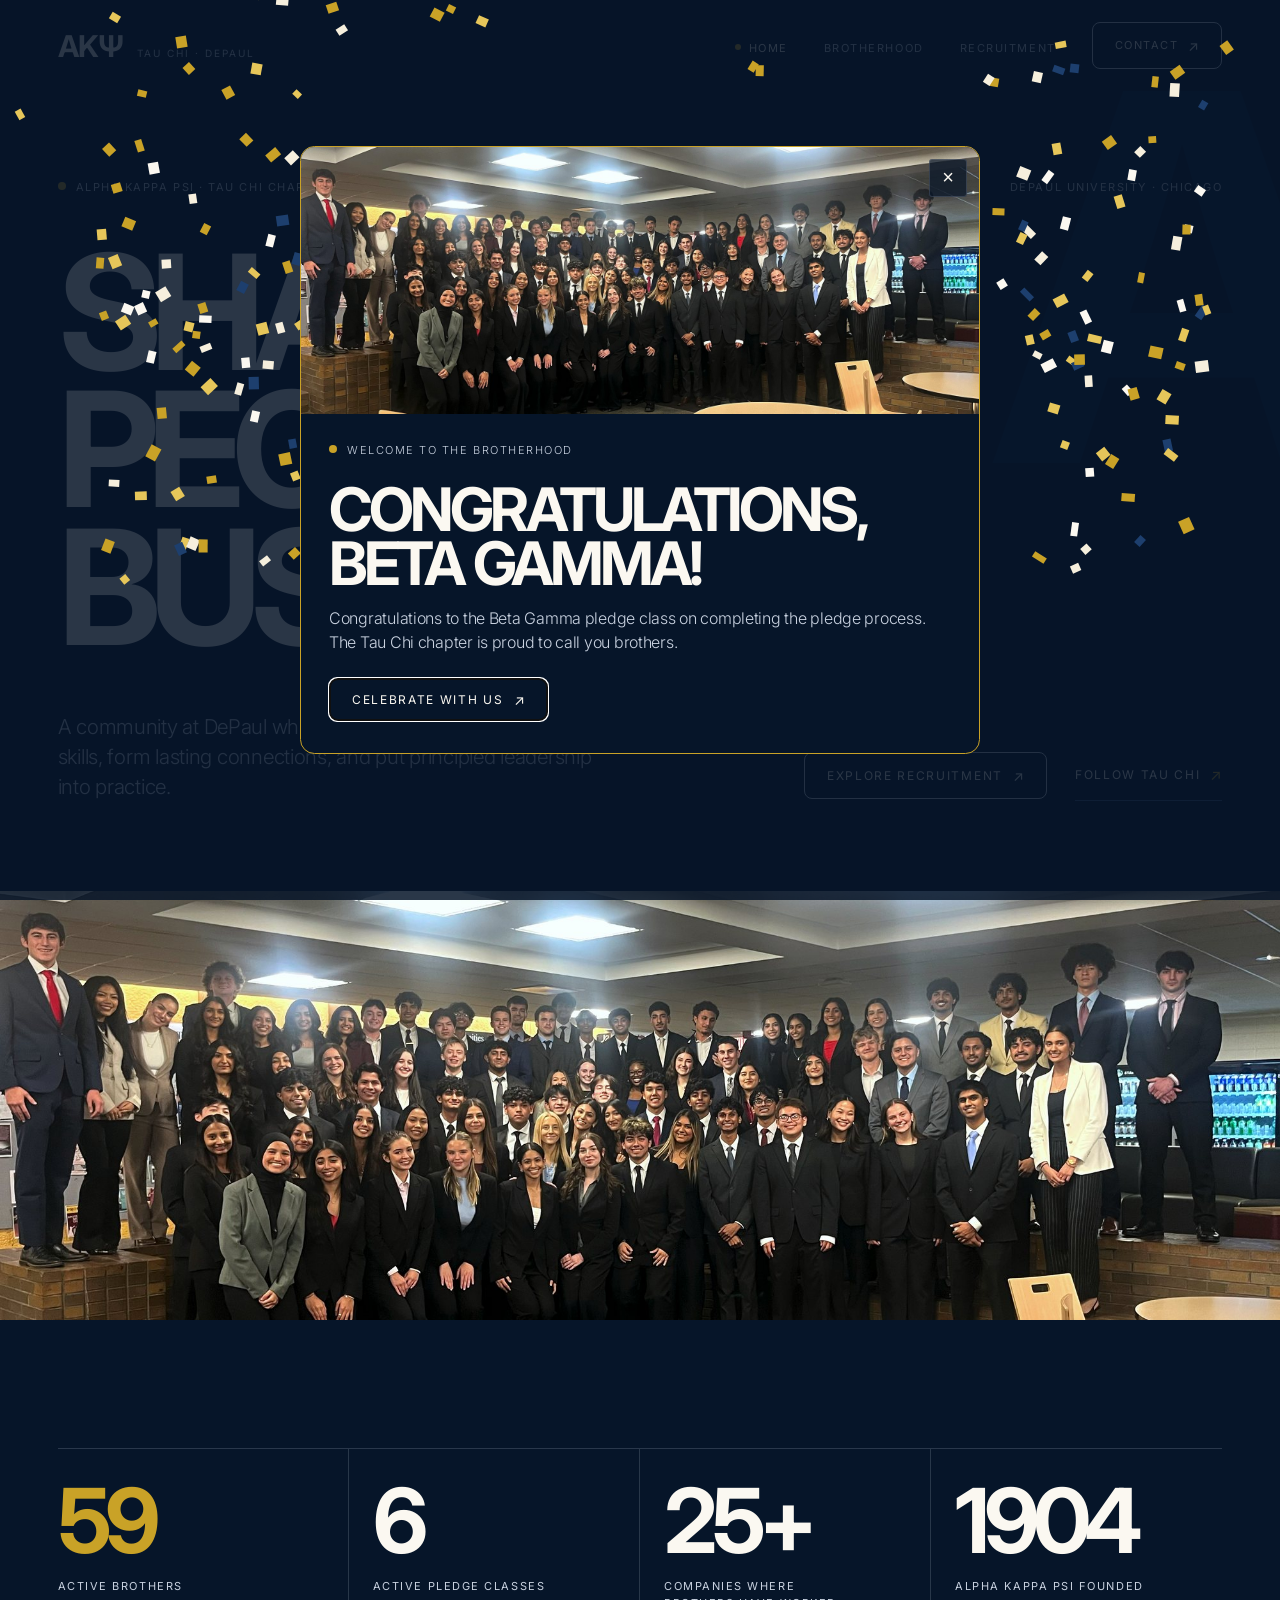
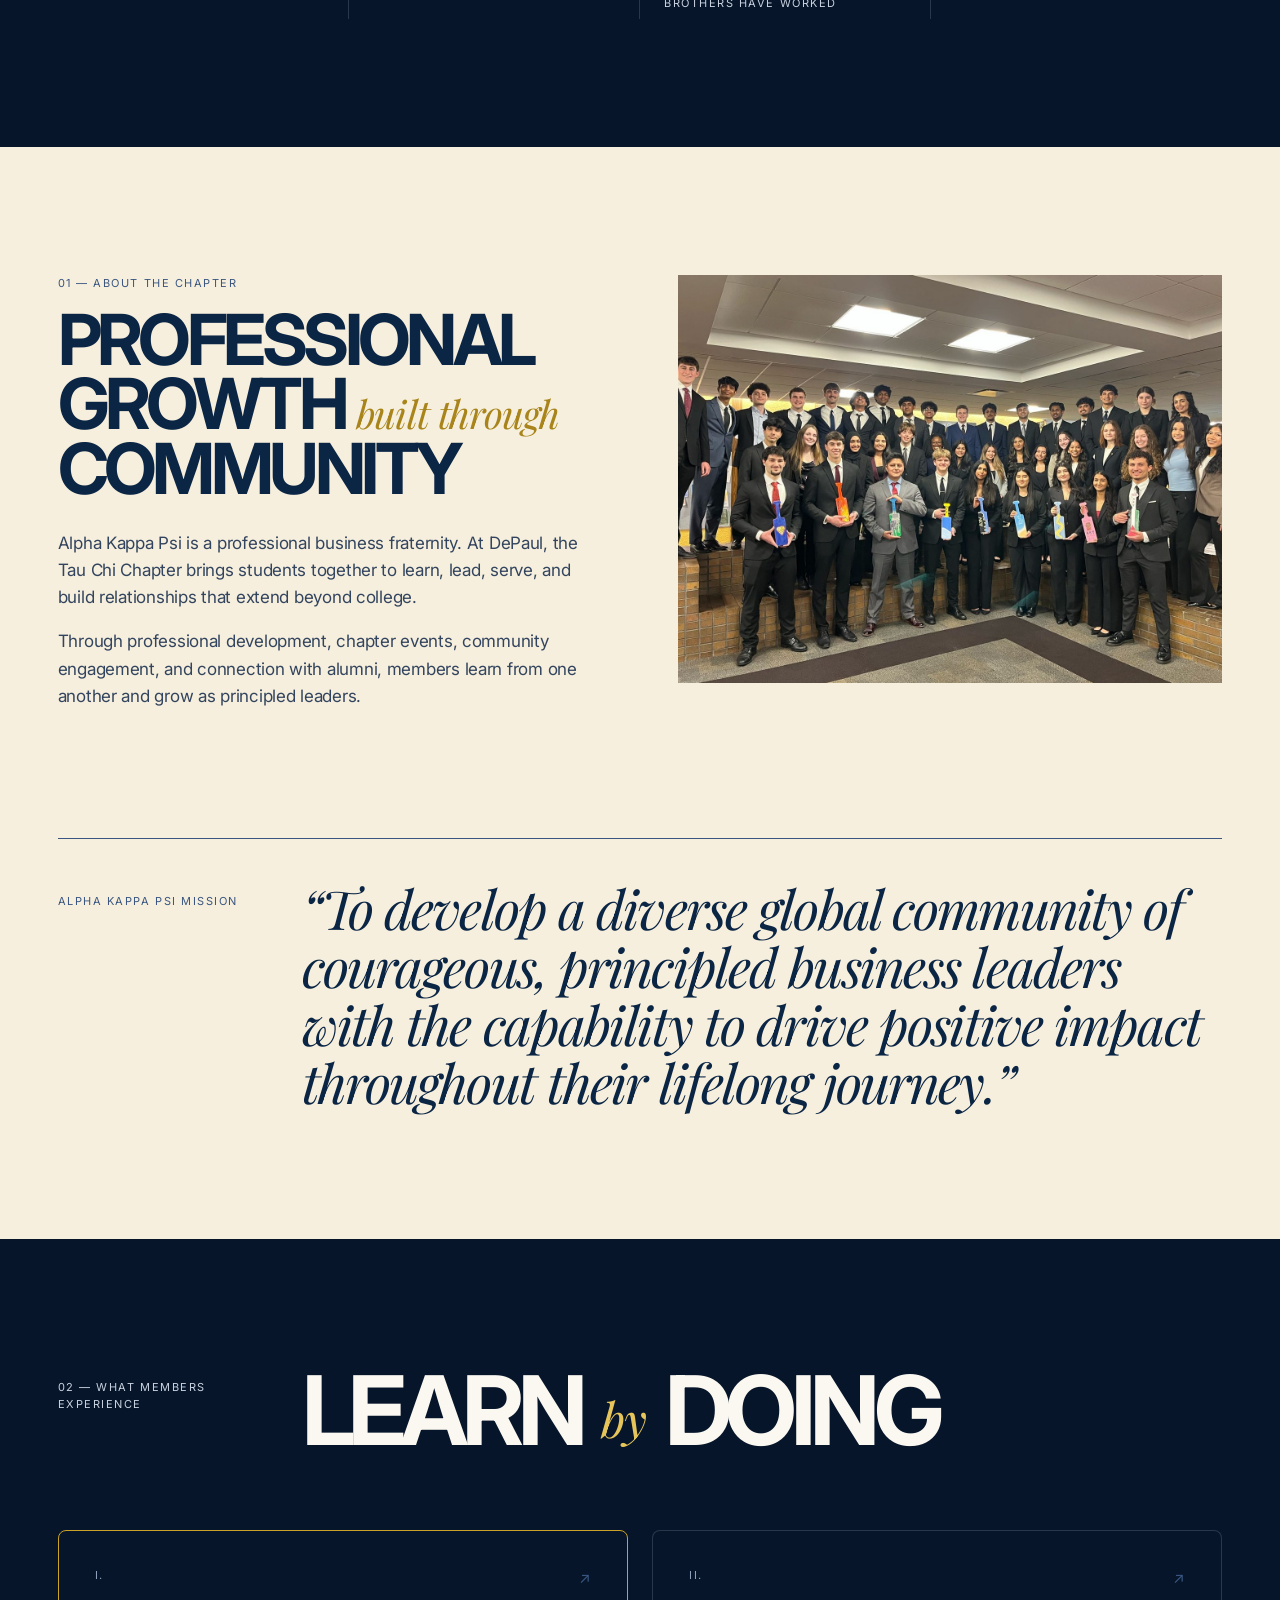
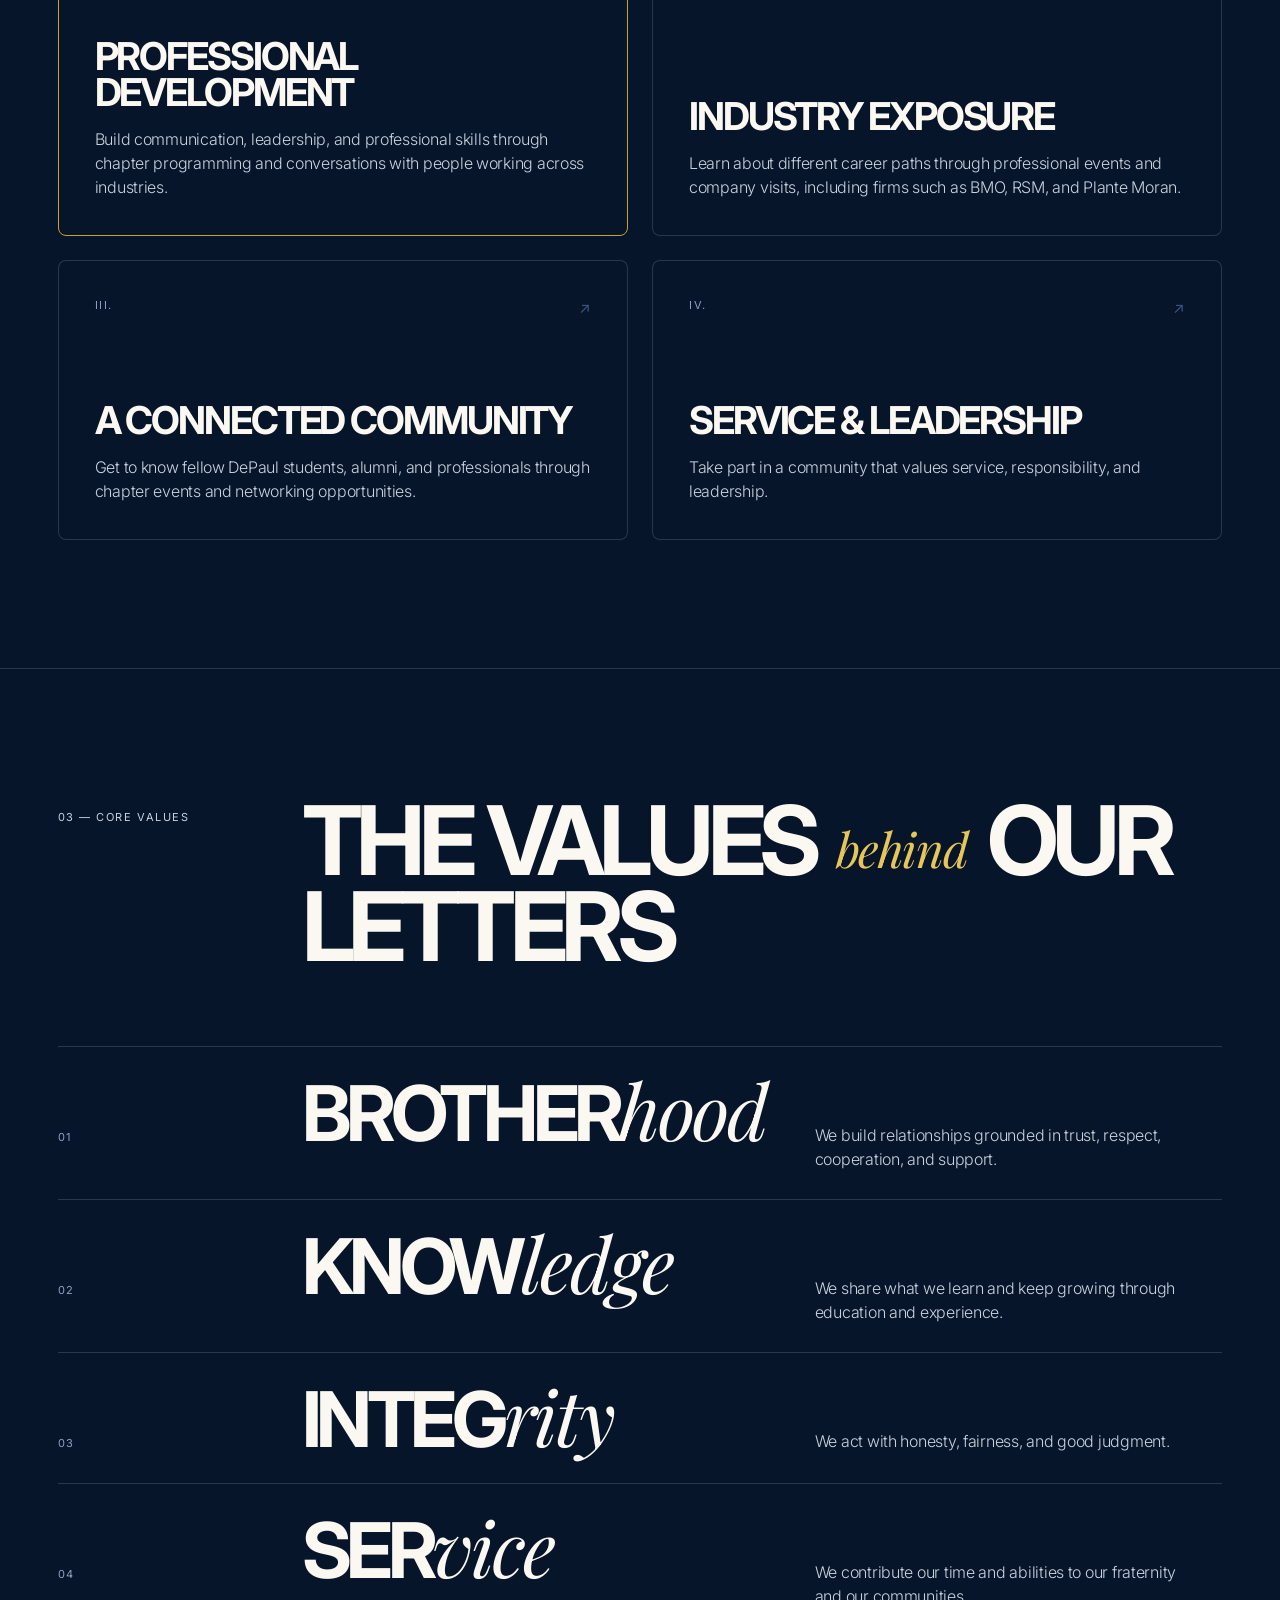
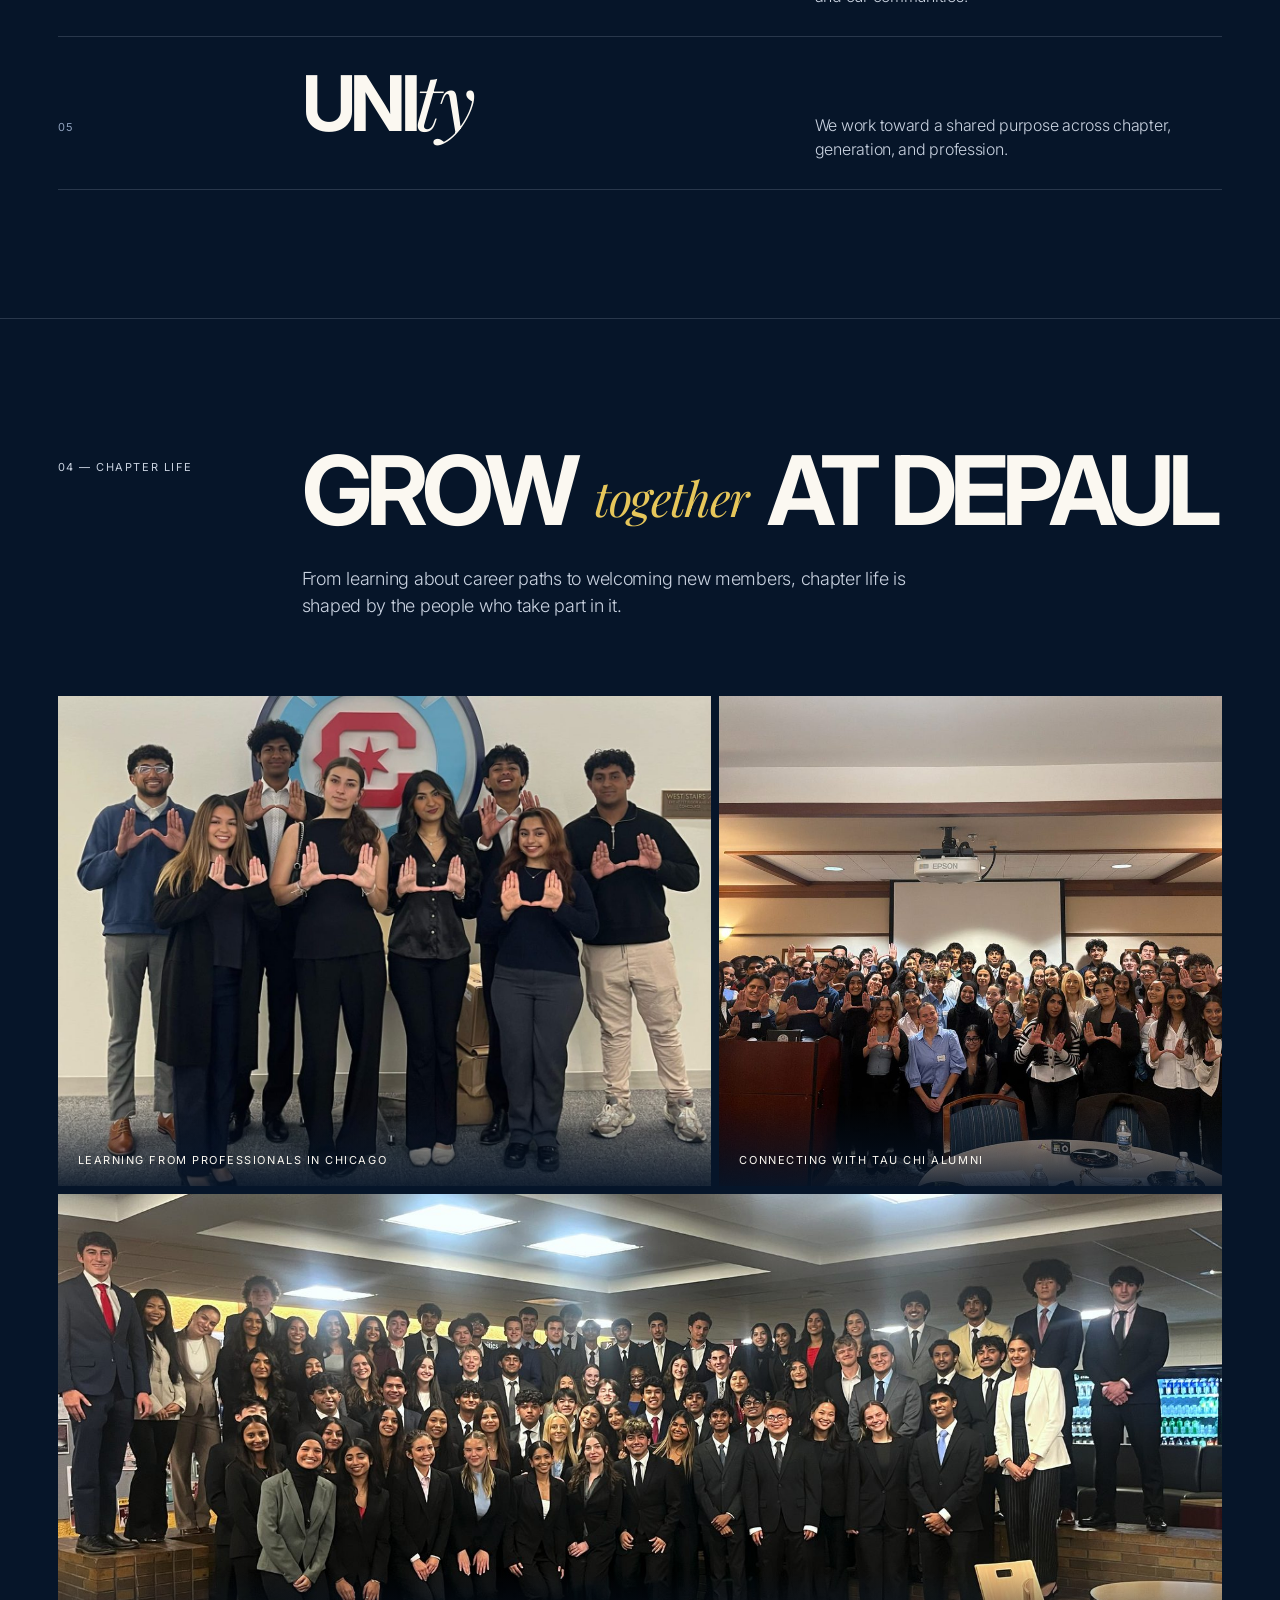
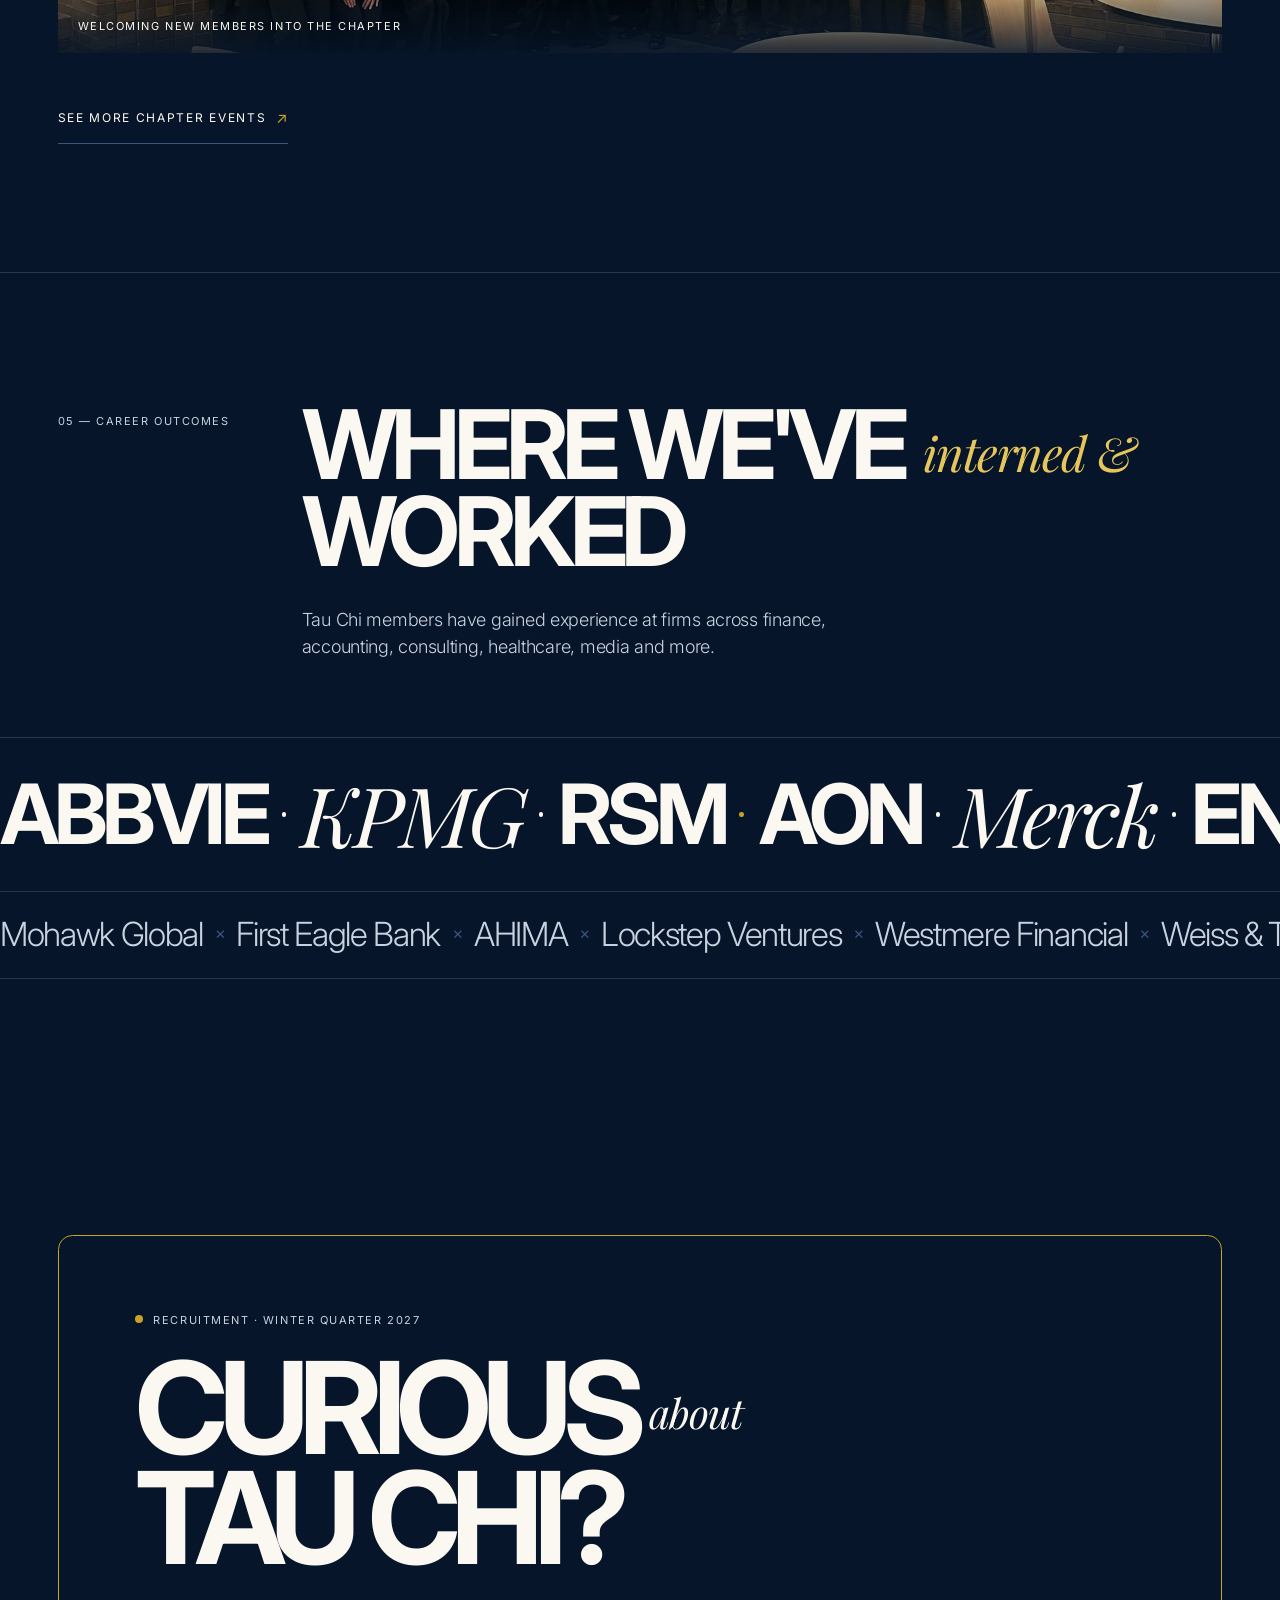
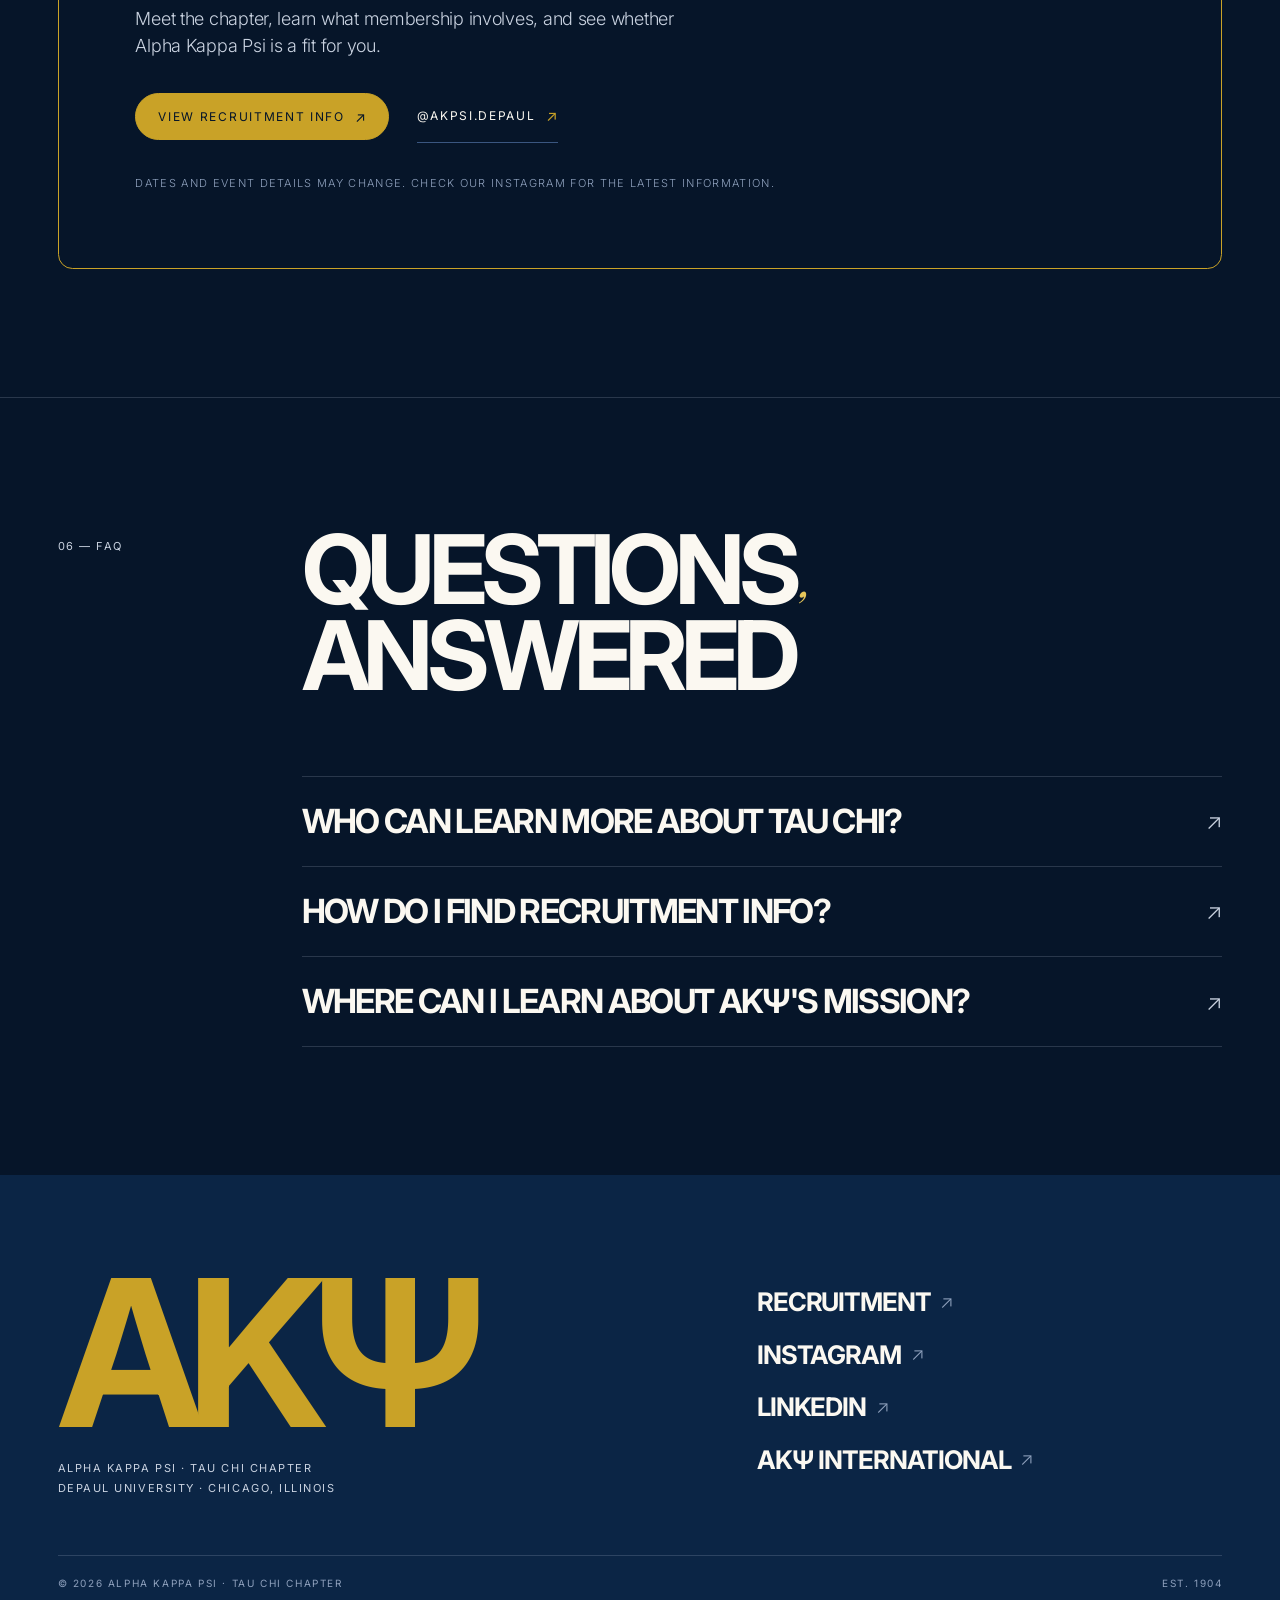
==== index.html @ bfadcf66 "Add files via upload" ====
<!doctype html>
<html lang="en">
<head>
  <meta charset="utf-8">
  <meta name="viewport" content="width=device-width, initial-scale=1">
  <title>Alpha Kappa Psi | Tau Chi Chapter at DePaul University</title>
  <meta name="description" content="The Tau Chi Chapter of Alpha Kappa Psi at DePaul University: a professional business fraternity where students build professional skills, lasting connections and principled leadership.">
  <!-- Link previews + icons -->
  <link rel="canonical" href="https://depaulakpsi.org/">
  <meta property="og:type" content="website">
  <meta property="og:site_name" content="Alpha Kappa Psi · Tau Chi Chapter">
  <meta property="og:title" content="Alpha Kappa Psi | Tau Chi Chapter at DePaul University">
  <meta property="og:description" content="The Tau Chi Chapter of Alpha Kappa Psi at DePaul University: a professional business fraternity where students build professional skills, lasting connections and principled leadership.">
  <meta property="og:url" content="https://depaulakpsi.org/">
  <meta property="og:image" content="https://depaulakpsi.org/images/og-image.jpg">
  <meta property="og:image:width" content="1200">
  <meta property="og:image:height" content="630">
  <meta property="og:image:alt" content="The Tau Chi Chapter of Alpha Kappa Psi at DePaul University">
  <meta name="twitter:card" content="summary_large_image">
  <meta name="theme-color" content="#061529">
  <link rel="icon" href="favicon.ico" sizes="any">
  <link rel="icon" type="image/png" sizes="32x32" href="images/icons/favicon-32.png">
  <link rel="apple-touch-icon" href="images/icons/apple-touch-icon.png">
  <!-- /previews -->
  <script type="application/ld+json">{"@context": "https://schema.org", "@type": "Organization", "name": "Alpha Kappa Psi – Tau Chi Chapter at DePaul University", "alternateName": ["AKPsi DePaul", "Alpha Kappa Psi DePaul", "Tau Chi Chapter", "AKΨ DePaul"], "url": "https://depaulakpsi.org/", "logo": "https://depaulakpsi.org/images/icons/icon-512.png", "image": "https://depaulakpsi.org/images/og-image.jpg", "description": "The Tau Chi Chapter of Alpha Kappa Psi, a professional business fraternity at DePaul University in Chicago.", "address": {"@type": "PostalAddress", "addressLocality": "Chicago", "addressRegion": "IL", "addressCountry": "US"}, "parentOrganization": {"@type": "Organization", "name": "Alpha Kappa Psi", "url": "https://akpsi.org"}, "sameAs": ["https://www.instagram.com/akpsi.depaul/", "https://www.linkedin.com/in/akpsidepaul/"]}</script>
  <link rel="preconnect" href="https://fonts.googleapis.com">
  <link rel="preconnect" href="https://fonts.gstatic.com" crossorigin>
  <link href="https://fonts.googleapis.com/css2?family=Inter:wght@300;400;700&family=Playfair+Display:ital,wght@1,400&display=swap" rel="stylesheet">
  <link rel="stylesheet" href="css/style.css?v=17">
  <script>
    /* Intro plays once per browser session. */
    try { if (sessionStorage.getItem("introSeen")) document.documentElement.classList.add("intro-seen"); } catch (e) {}
  </script>
</head>
<body>

  <!-- ===== OPENING ANIMATION (home page only) ===== -->
  <div class="intro" aria-hidden="true">
    <div class="intro-inner">
      <div class="intro-letters"><span>Α</span><span>Κ</span><span>Ψ</span></div>
      <div class="intro-line"></div>
      <div class="intro-sub">Tau Chi Chapter · DePaul University</div>
    </div>
  </div>
  <header class="site-header">
    <nav class="nav wrap" aria-label="Main">
      <a class="brand" href="index.html"><span class="brand-letters">ΑΚΨ</span><span class="brand-text">Tau Chi · DePaul</span></a>
      <button class="nav-toggle" aria-label="Open menu" aria-expanded="false"><span></span><span></span></button>
      <ul class="nav-links">
        <li><a href="index.html">Home</a></li>
        <li><a href="brothers.html">Brotherhood</a></li>
        <li><a href="recruitment.html">Recruitment</a></li>
        <li><a class="btn-line" href="#contact">Contact</a></li>
      </ul>
    </nav>
  </header>

  <section class="hero hero-home">
    <div class="hero-mark" aria-hidden="true">Α</div>
    <div class="wrap">
      <div class="hero-top">
        <span class="label"><span class="dot"></span>Alpha Kappa Psi · Tau Chi Chapter</span>
        <span class="label">DePaul University · Chicago</span>
      </div>
      <h1>
        <span class="row">Shaping</span>
        <span class="row">people<em>&amp; shaping</em></span>
        <span class="row">business<span class="red-dot"></span></span>
      </h1>
      <div class="hero-foot">
        <p class="lead">A community at DePaul where students build professional skills, form lasting connections, and put principled leadership into practice.</p>
        <div class="actions">
          <a class="btn-line" data-linktree>Explore recruitment</a>
          <a class="cta-link" data-instagram target="_blank" rel="noopener">Follow Tau Chi</a>
        </div>
      </div>
    </div>
    <div class="hero-media"><img src="images/chapter/hero.jpg?v=2" alt="The Tau Chi Chapter of Alpha Kappa Psi with its newest pledge class"></div>
  </section>

  <section aria-label="Chapter at a glance">
    <div class="wrap">
      <div class="stats-row">
        <div class="stat-item"><strong data-count="brothers">0</strong><span>Active brothers</span></div>
        <div class="stat-item"><strong data-count="classes">0</strong><span>Active pledge classes</span></div>
        <div class="stat-item"><strong data-count="companies" data-suffix="+">0</strong><span>Companies where brothers have worked</span></div>
        <div class="stat-item"><strong data-count="founded" data-static="1904">1904</strong><span>Alpha Kappa Psi founded</span></div>
      </div>
    </div>
  </section>

  <section id="about" class="linen">
    <div class="wrap">
      <div class="split">
        <div>
          <span class="label">01 — About the chapter</span>
          <h2>Professional growth <em>built through</em> community</h2>
          <p>Alpha Kappa Psi is a professional business fraternity. At DePaul, the Tau Chi Chapter brings students together to learn, lead, serve, and build relationships that extend beyond college.</p>
          <p>Through professional development, chapter events, community engagement, and connection with alumni, members learn from one another and grow as principled leaders.</p>
        </div>
        <div class="photo-frame"><img src="images/chapter/about.jpg" alt="The Tau Chi Chapter of Alpha Kappa Psi" onerror="this.remove()"></div>
      </div>
      <figure class="pull-quote">
        <figcaption>Alpha Kappa Psi mission</figcaption>
        <blockquote>“To develop a diverse global community of courageous, principled business leaders with the capability to drive positive impact throughout their lifelong journey.”</blockquote>
      </figure>
    </div>
  </section>

  <section id="experience">
    <div class="wrap">
      <div class="sec-head section-head"><span class="label">02 — What members experience</span><h2>Learn <em>by</em> doing</h2></div>
      <div class="cards">
        <div class="card featured"><span class="num">i.</span><h3>Professional development</h3><p>Build communication, leadership, and professional skills through chapter programming and conversations with people working across industries.</p></div>
        <div class="card"><span class="num">ii.</span><h3>Industry exposure</h3><p>Learn about different career paths through professional events and company visits, including firms such as BMO, RSM, and Plante Moran.</p></div>
        <div class="card"><span class="num">iii.</span><h3>A connected community</h3><p>Get to know fellow DePaul students, alumni, and professionals through chapter events and networking opportunities.</p></div>
        <div class="card"><span class="num">iv.</span><h3>Service &amp; leadership</h3><p>Take part in a community that values service, responsibility, and leadership.</p></div>
      </div>
    </div>
  </section>

  <section id="values" class="rule">
    <div class="wrap">
      <div class="sec-head section-head"><span class="label">03 — Core values</span><h2>The values <em>behind</em> our letters</h2></div>
      <div class="values">
        <div class="value"><span class="num">01</span><h3>Brother<em>hood</em></h3><p>We build relationships grounded in trust, respect, cooperation, and support.</p></div>
        <div class="value"><span class="num">02</span><h3>Know<em>ledge</em></h3><p>We share what we learn and keep growing through education and experience.</p></div>
        <div class="value"><span class="num">03</span><h3>Integ<em>rity</em></h3><p>We act with honesty, fairness, and good judgment.</p></div>
        <div class="value"><span class="num">04</span><h3>Ser<em>vice</em></h3><p>We contribute our time and abilities to our fraternity and our communities.</p></div>
        <div class="value"><span class="num">05</span><h3>Uni<em>ty</em></h3><p>We work toward a shared purpose across chapter, generation, and profession.</p></div>
      </div>
    </div>
  </section>

  <section id="chapter-life" class="rule">
    <div class="wrap">
      <div class="sec-head section-head"><span class="label">04 — Chapter life</span><h2>Grow <em>together</em> at DePaul</h2><p>From learning about career paths to welcoming new members, chapter life is shaped by the people who take part in it.</p></div>
      <div class="life-grid">
        <figure><img src="images/events/chicago-fire-1.jpg" alt="Tau Chi members at the Chicago Fire FC offices" loading="lazy"><figcaption>Learning from professionals in Chicago</figcaption></figure>
        <figure><img src="images/chapter/life-alumni.jpg" alt="Members and alumni at the Tau Chi alumni mixer" loading="lazy"><figcaption>Connecting with Tau Chi alumni</figcaption></figure>
        <figure class="wide"><img src="images/chapter/life-new-members-2.jpg" alt="The Tau Chi chapter with its newest pledge class" loading="lazy"><figcaption>Welcoming new members into the chapter</figcaption></figure>
      </div>
      <p class="life-more"><a class="cta-link" href="events.html">See more chapter events</a></p>
    </div>
  </section>

  <section id="placements-section" class="rule">
    <div class="wrap">
      <div class="sec-head section-head"><span class="label">05 — Career outcomes</span><h2>Where we've <em>interned &amp;</em> worked</h2><p>Tau Chi members have gained experience at firms across finance, accounting, consulting, healthcare, media and more.</p></div>
    </div>
    <div id="placements"></div>
  </section>

  <section class="cta" id="recruit">
    <div class="wrap">
      <div class="cta-box">
        <span class="label"><span class="dot"></span>Recruitment · <span data-semester></span></span>
        <h2>Curious<em>about</em><br>Tau Chi?</h2>
        <p>Meet the chapter, learn what membership involves, and see whether Alpha Kappa Psi is a fit for you.</p>
        <div class="actions">
          <a class="btn-line btn-solid" data-linktree>View recruitment info</a>
          <a class="cta-link" data-instagram target="_blank" rel="noopener">@akpsi.depaul</a>
        </div>
        <p class="fine-print">Dates and event details may change. Check our Instagram for the latest information.</p>
      </div>
    </div>
  </section>

  <section id="faq" class="rule">
    <div class="wrap">
      <div class="sec-head section-head"><span class="label">06 — FAQ</span><h2>Questions<em>,</em> answered</h2></div>
      <div class="faq-wrap"><span></span>
      <div class="faq">
        <details><summary>Who can learn more about Tau Chi?</summary><p>DePaul students interested in professional growth, leadership, service, and community are welcome to explore the chapter.</p></details>
        <details><summary>How do I find recruitment info?</summary><p>Visit the <a data-linktree>Recruitment page</a> or follow our <a data-instagram target="_blank" rel="noopener">Instagram</a> for current interest forms and event updates.</p></details>
        <details><summary>Where can I learn about AKΨ's mission?</summary><p>Visit the <a href="https://akpsi.org" target="_blank" rel="noopener">national Alpha Kappa Psi website</a> for the fraternity’s mission, vision, and core values.</p></details>
      </div></div>
    </div>
  </section>

  <footer class="site-footer" id="contact">
    <div class="wrap">
      <div class="footer-grid">
        <div>
          <span class="brand-letters">ΑΚΨ</span>
          <p class="footer-name">Alpha Kappa Psi · Tau Chi Chapter<br>DePaul University · Chicago, Illinois</p>
        </div>
        <div class="footer-links">
          <a data-linktree>Recruitment</a>
          <a data-instagram target="_blank" rel="noopener">Instagram</a>
          <a data-linkedin target="_blank" rel="noopener">LinkedIn</a>
          <a href="https://akpsi.org" target="_blank" rel="noopener">AKΨ International</a>
          <a data-depaul-orgs target="_blank" rel="noopener">DePaul Student Orgs</a>
        </div>
      </div>
      <div class="footer-bottom"><span>© <span data-year></span> Alpha Kappa Psi · Tau Chi Chapter</span><span>Est. 1904</span></div>
    </div>
  </footer>

  <script src="data/site-data.js?v=5"></script>
  <script src="js/main.js?v=5"></script>
  <script src="js/congrats.js?v=3"></script>
</body>
</html>
---- css/style.css ----
/* =========================================================
   Alpha Kappa Psi · Tau Chi — site styles
   Colors: edit --navy, --navy-deep, --gold and --linen just below.
   Void canvas, oversized bold caps, serif-italic connectives,
   one red accent used as punctuation, hairline chrome.
   ========================================================= */
:root {
  /* AKΨ palette: navy + gold, with cream and lighter navy as supporting tones */
  --navy-deep: #061529;      /* page canvas: deepest navy */
  --black: #030c18;
  --navy: #0b2545;  /* AKΨ navy: footer, raised panels */
  --smoke: #12305a;
  --graphite: #1d3f6e;
  --bone: #fbf8f1;      /* warm white text */
  --linen: #f6efdd;     /* cream editorial panel */
  --ash: #c9d2e0;       /* muted text on navy */
  --pebble: #8fa1bd;
  --iron: #3a5680;
  --gold: #c9a227;       /* AKΨ gold: the single accent */
  --gold-light: #e6c65a;
  --line: rgba(201, 210, 224, .18);
  --inset: rgba(255, 255, 255, .12) 0 2px 5px 0 inset;
  --sans: "Inter", ui-sans-serif, system-ui, -apple-system, "Segoe UI", Roboto, sans-serif;
  --serif: "Playfair Display", Georgia, serif;
  --pad: clamp(16px, 4.5vw, 64px);
}

* { box-sizing: border-box; }
html { -webkit-text-size-adjust: 100%; scroll-behavior: smooth; }
body {
  margin: 0; background: var(--navy-deep); color: var(--bone);
  font-family: var(--sans); font-weight: 400; font-size: 16px; line-height: 1.5; letter-spacing: -.017em;
  -webkit-font-smoothing: antialiased; overflow-x: hidden;
}
img { display: block; max-width: 100%; }
a { color: inherit; text-decoration: underline; text-decoration-color: var(--iron); text-underline-offset: 3px; }
h1, h2, h3, p { margin: 0; }
[hidden] { display: none !important; }
.wrap { padding-inline: var(--pad); max-width: 1600px; margin-inline: auto; }
em, .it { font-family: var(--serif); font-style: italic; font-weight: 400; text-transform: none; letter-spacing: -.03em; }

/* Labels: tiny tracked caps */
.label, .eyebrow {
  display: block; font-size: 11px; font-weight: 400; text-transform: uppercase; letter-spacing: .14em; color: var(--ash);
}
.label .dot, .eyebrow .dot { display: inline-block; width: 8px; height: 8px; border-radius: 50%; background: var(--gold); margin-right: 10px; vertical-align: 1px; }

/* ---------- Preview ribbon ---------- */
.ribbon { border-bottom: 1px solid var(--line); padding: 10px var(--pad); font-size: 10px; text-transform: uppercase; letter-spacing: .2em; color: var(--pebble); text-align: center; }

/* ---------- Top navigation (floats, not sticky) ---------- */
.site-header { position: relative; z-index: 20; }
.nav { display: flex; align-items: center; justify-content: space-between; gap: 24px; padding-block: 22px; }
.brand { text-decoration: none; display: flex; align-items: baseline; gap: 14px; }
.brand-letters { font-weight: 700; font-size: 30px; letter-spacing: -.04em; line-height: 1; }
.brand-text { font-size: 10px; text-transform: uppercase; letter-spacing: .2em; color: var(--ash); }
.nav-links { list-style: none; margin: 0; padding: 0; display: flex; align-items: center; gap: 36px; }
.nav-links a { text-decoration: none; font-size: 11px; text-transform: uppercase; letter-spacing: .14em; color: var(--ash); transition: color .2s, letter-spacing .25s; }
.nav-links a:hover { color: var(--bone); letter-spacing: .2em; }
.nav-links a.active { color: var(--bone); }
.nav-links a.active::before { content: ""; display: inline-block; width: 6px; height: 6px; border-radius: 50%; background: var(--gold); margin-right: 8px; vertical-align: 2px; }
.nav-links .btn-line { color: var(--bone); }
.nav-toggle { display: none; background: none; border: 1px solid var(--line); border-radius: 3px; padding: 10px 12px; cursor: pointer; }
.nav-toggle span { display: block; width: 18px; height: 1px; background: var(--bone); margin: 4px 0; }
@media (max-width: 820px) {
  .nav-toggle { display: block; }
  .brand-text { display: none; }
  .nav-links { display: none; position: absolute; top: 100%; left: 0; right: 0; flex-direction: column; align-items: flex-start; gap: 0; background: var(--navy); padding: 12px var(--pad) 28px; border-block: 1px solid var(--line); }
  .nav-links.open { display: flex; }
  .nav-links a { font-size: 34px; font-weight: 700; text-transform: uppercase; letter-spacing: -.05em; padding: 6px 0; color: var(--bone); }
  .nav-links a:hover { letter-spacing: -.05em; }
  .nav-links .btn-line { border: 0; padding: 6px 0; }
}

/* ---------- Actions ---------- */
.cta-link {
  display: inline-flex; align-items: center; gap: 10px; text-decoration: none; cursor: pointer;
  font-size: 12px; text-transform: uppercase; letter-spacing: .14em; color: var(--bone); padding: 14px 0;
  border-bottom: 1px solid var(--iron); transition: gap .25s ease, border-color .25s;
}
.cta-link::after { content: "↗"; font-size: 15px; letter-spacing: 0; transition: transform .25s ease; }
.cta-link:hover { gap: 16px; border-color: var(--bone); }
.cta-link:hover::after { transform: translate(2px, -2px); }
.btn-line, .btn, .btn-gold, .btn-navy {
  display: inline-flex; align-items: center; gap: 10px; text-decoration: none; cursor: pointer;
  border: 1px solid var(--ash); border-radius: 8px; padding: 12px 22px; background: transparent;
  font-family: var(--sans); font-size: 12px; text-transform: uppercase; letter-spacing: .14em; color: var(--bone);
  transition: background .25s, color .25s, border-color .25s;
}
.btn-line::after, .btn::after, .btn-gold::after, .btn-navy::after { content: "↗"; letter-spacing: 0; font-size: 14px; }
.btn-line:hover, .btn:hover, .btn-gold:hover, .btn-navy:hover { background: var(--bone); color: var(--navy-deep); border-color: var(--bone); }
.btn-solid { background: var(--gold); border-color: var(--gold); border-radius: 999px; color: var(--navy-deep); }
.btn-solid:hover { background: var(--bone); border-color: var(--bone); color: var(--navy-deep); }
.actions { display: flex; flex-wrap: wrap; gap: 28px; align-items: center; }

/* ---------- Sections ---------- */
section { padding-block: clamp(72px, 10vw, 128px); position: relative; }
.rule { border-top: 1px solid var(--line); }
.sec-head { display: grid; grid-template-columns: 220px 1fr; gap: 24px; margin-bottom: clamp(40px, 6vw, 80px); }
.sec-head h2 {
  font-size: clamp(44px, 7.5vw, 112px); font-weight: 700; text-transform: uppercase; line-height: .9; letter-spacing: -.065em;
}
.sec-head h2 em { color: var(--gold-light); font-size: .5em; letter-spacing: -.03em; vertical-align: .15em; margin: 0 .1em; }
.sec-head p { grid-column: 2; font-size: 18px; font-weight: 300; color: var(--ash); max-width: 620px; line-height: 1.5; margin-top: 8px; }
.sec-head .label { padding-top: 12px; }
@media (max-width: 820px) { .sec-head { grid-template-columns: 1fr; gap: 16px; } .sec-head p { grid-column: auto; } .sec-head .label { padding-top: 0; } }

/* ---------- Hero ---------- */
.hero { padding-block: clamp(40px, 7vw, 88px) 0; overflow: hidden; }
.hero-mark {
  position: absolute; right: -4vw; top: -3vw; z-index: 0; pointer-events: none; user-select: none;
  font-size: clamp(260px, 42vw, 680px); font-weight: 700; line-height: .8; letter-spacing: -.08em; color: var(--navy);
}
.hero .wrap { position: relative; z-index: 1; }
.hero-top { display: flex; justify-content: space-between; gap: 24px; align-items: flex-start; margin-bottom: clamp(28px, 4vw, 48px); }
.hero h1 {
  font-size: clamp(56px, 12.5vw, 200px); font-weight: 700; text-transform: uppercase; line-height: .86; letter-spacing: -.075em;
}
.hero h1 .row { display: block; }
.hero h1 em { color: var(--gold-light); font-size: .3em; letter-spacing: -.03em; vertical-align: .55em; margin: 0 .15em 0 .05em; font-weight: 400; }
.hero h1 .red-dot { display: inline-block; width: .13em; height: .13em; border-radius: 50%; background: var(--gold); margin-left: .04em; vertical-align: .02em; }
.hero-foot { display: grid; grid-template-columns: 1fr auto; gap: 32px; align-items: end; margin-top: clamp(32px, 5vw, 56px); }
.hero .lead { font-size: clamp(17px, 1.6vw, 22px); font-weight: 300; color: var(--ash); max-width: 560px; line-height: 1.45; }
.hero-media { margin-top: clamp(48px, 7vw, 96px); }
.hero-media img { width: 100%; }
@media (max-width: 820px) { .hero-foot { grid-template-columns: 1fr; } .hero-top .label:last-child { display: none; } }
.page-hero h1 { font-size: clamp(52px, 10vw, 160px); }

/* ---------- Stats ---------- */
.stats-row { display: grid; grid-template-columns: repeat(4, 1fr); border-top: 1px solid var(--line); }
.stat-item { padding: 32px 24px 8px 0; border-right: 1px solid var(--line); padding-left: 24px; }
.stat-item:first-child { padding-left: 0; }
.stat-item:last-child { border-right: 0; }
.stat-item strong { display: block; font-size: clamp(56px, 7vw, 112px); font-weight: 700; line-height: .9; letter-spacing: -.07em; }
.stat-item span { display: block; margin-top: 16px; font-size: 11px; text-transform: uppercase; letter-spacing: .14em; color: var(--ash); max-width: 200px; line-height: 1.5; }
@media (max-width: 820px) {
  .stats-row { grid-template-columns: repeat(2, 1fr); }
  .stat-item { padding: 24px 12px 24px 0; border-right: 0; border-bottom: 1px solid var(--line); }
  .stat-item:nth-child(odd) { border-right: 1px solid var(--line); }
  .stat-item:nth-child(even) { padding-left: 16px; }
}

/* ---------- Linen editorial panel (the one light section) ---------- */
.linen { background: var(--linen); color: var(--navy); }
.linen h2, .linen h3 { color: var(--navy); }
.linen .label, .linen .eyebrow { color: var(--iron); }
.linen a { text-decoration-color: var(--pebble); }
.split { display: grid; grid-template-columns: 1fr 1fr; gap: clamp(32px, 6vw, 96px); align-items: start; }
.split h2 { font-size: clamp(40px, 5.5vw, 80px); font-weight: 700; text-transform: uppercase; line-height: .92; letter-spacing: -.065em; margin: 16px 0 28px; }
.split h2 em { font-size: .55em; letter-spacing: -.03em; }
.split p { font-size: 17px; line-height: 1.6; max-width: 540px; }
.split p + p { margin-top: 1em; }
.linen .split p { color: #33445e; }
.linen .pull-quote blockquote { color: var(--navy); }
section:not(.linen) .split p { color: var(--ash); font-weight: 300; }
.photo-frame img { width: 100%; aspect-ratio: 4 / 3; object-fit: cover; object-position: center 30%; }
@media (max-width: 860px) { .split { grid-template-columns: 1fr; } }
.pull-quote { margin: clamp(72px, 10vw, 128px) 0 0; padding-top: 40px; border-top: 1px solid var(--iron); display: grid; grid-template-columns: 220px 1fr; gap: 24px; }
.pull-quote blockquote { margin: 0; font-family: var(--serif); font-style: italic; font-size: clamp(30px, 4.2vw, 60px); line-height: 1.08; letter-spacing: -.035em; }
.pull-quote figcaption { font-size: 11px; text-transform: uppercase; letter-spacing: .14em; color: var(--iron); padding-top: 14px; }
@media (max-width: 820px) { .pull-quote { grid-template-columns: 1fr; } }

/* ---------- Cards ---------- */
.cards { display: grid; grid-template-columns: repeat(2, 1fr); gap: 24px; }
.card {
  background: var(--navy-deep); border: 1px solid var(--line); border-radius: 8px; padding: clamp(24px, 3vw, 36px);
  display: flex; flex-direction: column; min-height: 280px; transition: border-color .3s, background .3s;
}
.card:hover { border-color: var(--ash); background: var(--navy); }
.card .num { font-size: 11px; letter-spacing: .14em; color: var(--pebble); margin-bottom: auto; padding-bottom: 48px; display: flex; justify-content: space-between; text-transform: uppercase; }
.card .num::after { content: "↗"; letter-spacing: 0; font-size: 15px; color: var(--iron); }
.card h3 { font-size: clamp(28px, 3vw, 42px); font-weight: 700; text-transform: uppercase; line-height: .95; letter-spacing: -.055em; margin-bottom: 16px; }
.card p { color: var(--ash); font-weight: 300; font-size: 16px; }
.card.featured { border-color: var(--gold); }
@media (max-width: 760px) { .cards { grid-template-columns: 1fr; } .card { min-height: 0; } }

/* Values: numbered editorial list */
.values { border-top: 1px solid var(--line); }
.value { display: grid; grid-template-columns: 220px 1.2fr 1fr; gap: 24px; align-items: baseline; padding: 28px 0; border-bottom: 1px solid var(--line); transition: padding .3s ease; }
.value:hover { padding-left: 16px; }
.value .num { font-size: 11px; letter-spacing: .14em; color: var(--pebble); }
.value h3 { font-size: clamp(40px, 6vw, 96px); font-weight: 700; text-transform: uppercase; line-height: .9; letter-spacing: -.07em; }
.value:hover h3 em { color: var(--gold); }
.value p { color: var(--ash); font-weight: 300; font-size: 16px; max-width: 380px; }
@media (max-width: 820px) { .value { grid-template-columns: 1fr; gap: 10px; } .value:hover { padding-left: 0; } }

/* ---------- Chapter life: full-bleed collage ---------- */
.life-grid { display: grid; grid-template-columns: 1.3fr 1fr; gap: 8px; }
.life-grid figure { margin: 0; position: relative; overflow: hidden; }
.life-grid img { width: 100%; height: 100%; aspect-ratio: 4 / 3; object-fit: cover; transition: transform .8s cubic-bezier(.2,.7,.2,1); }
.life-grid figure:hover img { transform: scale(1.03); }
.life-grid figure.wide { grid-column: 1 / -1; }
.life-grid figure.wide img { aspect-ratio: 1800 / 709; }
.life-grid figcaption {
  position: absolute; left: 0; bottom: 0; right: 0; padding: 48px 20px 18px;
  background: linear-gradient(transparent, rgba(6,21,41,.88)); font-size: 11px; text-transform: uppercase; letter-spacing: .14em;
}
.life-more { margin-top: 40px; }
@media (max-width: 700px) { .life-grid { grid-template-columns: 1fr; } }

/* ---------- Company marquee: oversized type ---------- */
.marquee { overflow: hidden; border-top: 1px solid var(--line); }
.marquee:last-child { border-bottom: 1px solid var(--line); }
.marquee-track { display: flex; width: max-content; animation: marquee 60s linear infinite; }
.marquee.reverse .marquee-track { animation-direction: reverse; animation-duration: 80s; }
.marquee:hover .marquee-track { animation-play-state: paused; }
.marquee-set { display: flex; flex-shrink: 0; }
.marquee-set span { white-space: nowrap; padding: 18px 0; display: inline-flex; align-items: center; font-size: clamp(22px, 2.6vw, 36px); font-weight: 300; letter-spacing: -.04em; color: var(--ash); }
.marquee-set span::after { content: "✕"; font-size: .4em; color: var(--iron); margin: 0 .9em; }
.marquee.featured .marquee-set span { font-size: clamp(44px, 6.5vw, 104px); font-weight: 700; text-transform: uppercase; letter-spacing: -.065em; color: var(--bone); padding: 14px 0; }
.marquee.featured .marquee-set span:nth-child(3n+2) { font-family: var(--serif); font-style: italic; font-weight: 400; text-transform: none; letter-spacing: -.04em; }
.marquee.featured .marquee-set span::after { content: ""; width: .14em; height: .14em; border-radius: 50%; background: var(--bone); margin: 0 .45em; }
.marquee.featured .marquee-set span:nth-child(5n+3)::after { background: var(--gold); }
@keyframes marquee { from { transform: translateX(0); } to { transform: translateX(-50%); } }
@media (prefers-reduced-motion: reduce) {
  .marquee-track { animation: none; width: auto; }
  .marquee-set { flex-wrap: wrap; }
  .marquee-set[aria-hidden="true"] { display: none; }
}

/* ---------- CTA ---------- */
.cta { overflow: hidden; }
.cta-box { border: 1px solid var(--gold); border-radius: 14.4px; padding: clamp(32px, 6vw, 88px); position: relative; overflow: hidden; background: var(--navy-deep); }
.cta h2 { font-size: clamp(52px, 10vw, 168px); font-weight: 700; text-transform: uppercase; line-height: .86; letter-spacing: -.075em; margin: 24px 0 32px; }
.cta h2 em { font-size: .32em; vertical-align: .6em; letter-spacing: -.03em; margin: 0 .25em 0 .3em; }
.cta p { color: var(--ash); font-weight: 300; font-size: 18px; max-width: 560px; margin-bottom: 32px; }
.cta .fine-print { font-size: 11px; text-transform: uppercase; letter-spacing: .12em; color: var(--pebble); margin: 32px 0 0; max-width: none; }

/* ---------- FAQ ---------- */
.faq { border-top: 1px solid var(--line); }
.faq details { border-bottom: 1px solid var(--line); }
.faq summary {
  list-style: none; cursor: pointer; padding: 28px 56px 28px 0; position: relative;
  font-size: clamp(22px, 2.6vw, 36px); font-weight: 700; text-transform: uppercase; letter-spacing: -.05em; line-height: 1;
  transition: padding .3s ease;
}
.faq summary:hover { padding-left: 12px; }
.faq summary::-webkit-details-marker { display: none; }
.faq summary::after { content: "↗"; position: absolute; right: 0; top: 50%; transform: translateY(-50%); font-weight: 300; font-size: 22px; color: var(--ash); transition: transform .3s ease; letter-spacing: 0; }
.faq details[open] summary::after { transform: translateY(-50%) rotate(90deg); color: var(--gold); }
.faq details p { color: var(--ash); font-weight: 300; font-size: 17px; max-width: 720px; padding: 0 0 28px; }
.faq-wrap { display: grid; grid-template-columns: 220px 1fr; gap: 24px; }
@media (max-width: 820px) { .faq-wrap { grid-template-columns: 1fr; } }

/* ---------- Footer ---------- */
.site-footer { background: var(--navy); padding: clamp(56px, 8vw, 96px) 0 28px; overflow: hidden; }
.footer-grid { display: grid; grid-template-columns: 1.4fr 1fr; gap: 48px; }
.footer-grid .brand-letters { font-size: clamp(96px, 16vw, 240px); letter-spacing: -.08em; line-height: .8; display: block; }
.footer-name { margin-top: 24px; font-size: 11px; text-transform: uppercase; letter-spacing: .14em; color: var(--ash); line-height: 1.8; }
.footer-links { display: flex; flex-direction: column; gap: 14px; padding-top: 12px; }
.footer-links a { text-decoration: none; font-size: clamp(20px, 2vw, 28px); font-weight: 700; text-transform: uppercase; letter-spacing: -.045em; display: inline-flex; gap: 10px; align-items: center; width: fit-content; transition: gap .25s; }
.footer-links a::after { content: "↗"; font-weight: 300; font-size: .7em; color: var(--pebble); }
.footer-links a:hover { gap: 18px; }
.footer-bottom { margin-top: 56px; padding-top: 20px; border-top: 1px solid var(--line); font-size: 10px; text-transform: uppercase; letter-spacing: .16em; color: var(--pebble); display: flex; justify-content: space-between; gap: 16px; flex-wrap: wrap; }
@media (max-width: 820px) { .footer-grid { grid-template-columns: 1fr; } }

/* ---------- Brotherhood: exec board ---------- */
.exec-grid { display: grid; grid-template-columns: repeat(4, 1fr); gap: 24px 16px; }
.member { position: relative; }
.member.has-link { cursor: pointer; }
.member-photo { aspect-ratio: 4 / 5; position: relative; background: var(--smoke); overflow: hidden; border-radius: 8px; }
.member-photo img { position: absolute; inset: 0; z-index: 1; width: 100%; height: 100%; object-fit: cover; object-position: center top; transition: transform .6s cubic-bezier(.2,.7,.2,1); }
.member:hover .member-photo img { transform: scale(1.03); }
.member-initials { position: absolute; inset: 0; display: grid; place-items: center; font-size: 48px; font-weight: 700; color: var(--graphite); letter-spacing: -.06em; }
.member-body { padding: 14px 0 0; border-top: 0; }
.member-role { font-size: 10px; text-transform: uppercase; letter-spacing: .14em; color: var(--pebble); }
.member h3 { font-size: clamp(20px, 1.8vw, 26px); font-weight: 700; text-transform: uppercase; letter-spacing: -.05em; line-height: 1; margin: 8px 0 4px; }
.member-meta { font-size: 13px; color: var(--pebble); }
.member-link { display: inline-block; margin-top: 8px; font-size: 10px; text-transform: uppercase; letter-spacing: .14em; color: var(--ash); text-decoration: none; }
.member.has-link .member-link::after { content: ""; position: absolute; inset: 0; z-index: 2; }
.member:hover .member-link { color: var(--bone); }
.member:hover .member-photo { outline: 1px solid var(--gold); outline-offset: 4px; }
@media (max-width: 1000px) { .exec-grid { grid-template-columns: repeat(3, 1fr); } }
@media (max-width: 680px) { .exec-grid { grid-template-columns: repeat(2, 1fr); gap: 24px 10px; } }

/* ---------- Brotherhood: photo strip ---------- */
.photo-strip { overflow: hidden; }
.photo-track { display: flex; width: max-content; animation: marquee 90s linear infinite; }
.photo-strip:hover .photo-track { animation-play-state: paused; }
.photo-set { display: flex; gap: 8px; padding-right: 8px; flex-shrink: 0; }
.photo-set figure { margin: 0; height: clamp(240px, 32vw, 460px); flex-shrink: 0; background: var(--smoke); }
.photo-set img { height: 100%; width: auto; }
@media (prefers-reduced-motion: reduce) { .photo-strip { overflow-x: auto; } .photo-track { animation: none; } .photo-set[aria-hidden="true"] { display: none; } }

/* ---------- Brotherhood: roster (on linen) ---------- */
.roster-count { font-size: 11px; text-transform: uppercase; letter-spacing: .14em; color: var(--iron); margin: -40px 0 48px; }
.pledge-class { display: grid; grid-template-columns: 220px 1fr; gap: 24px; padding: 28px 0; border-top: 1px solid rgba(11,37,69,.15); }
.pledge-class h3 { font-size: 11px; font-weight: 400; text-transform: uppercase; letter-spacing: .14em; color: var(--iron); padding-top: 8px; }
.roster { display: flex; flex-wrap: wrap; gap: 4px 28px; }
.brother { display: inline-flex; align-items: baseline; gap: 8px; text-decoration: none; color: var(--navy); font-size: clamp(20px, 2vw, 28px); font-weight: 700; letter-spacing: -.045em; text-transform: uppercase; line-height: 1.25; }
.brother .in { font-family: var(--sans); font-size: 10px; font-weight: 400; letter-spacing: .1em; color: var(--iron); }
a.brother:hover { text-decoration: underline; text-decoration-color: var(--gold); text-decoration-thickness: 2px; }
@media (max-width: 820px) { .pledge-class { grid-template-columns: 1fr; gap: 12px; } }

/* ---------- Recruitment ---------- */
.notice { border: 1px solid var(--line); border-radius: 8px; padding: clamp(24px, 4vw, 40px); box-shadow: var(--inset); background: var(--navy); }
.notice p { font-size: 18px; font-weight: 300; color: var(--ash); }
.notice strong { display: block; font-size: clamp(26px, 3vw, 40px); font-weight: 700; text-transform: uppercase; letter-spacing: -.05em; line-height: 1; color: var(--bone); margin-bottom: 14px; }
.notice a { color: var(--bone); }
.schedule { display: grid; gap: 0; border-top: 1px solid var(--line); }
.event { display: grid; grid-template-columns: 220px 1fr; gap: 24px; padding: 28px 0; border-bottom: 1px solid var(--line); }
.event-date { font-size: 32px; font-weight: 700; letter-spacing: -.05em; text-transform: uppercase; line-height: 1; }
.event-date small { display: block; font-size: 11px; font-weight: 400; letter-spacing: .14em; color: var(--pebble); margin-top: 8px; }
.event h3 { font-size: 32px; font-weight: 700; text-transform: uppercase; letter-spacing: -.05em; line-height: 1; }
.event p { color: var(--ash); margin-top: 8px; }
.form-wrap { border: 1px solid var(--line); border-radius: 8px; overflow: hidden; background: var(--bone); }
.form-wrap iframe { width: 100%; height: 900px; border: 0; }

/* ---------- Events page ---------- */
.event-block { padding-top: 40px; border-top: 1px solid var(--line); }
.event-block + .event-block { margin-top: clamp(72px, 10vw, 128px); }
.event-head { display: grid; grid-template-columns: 220px 1fr; gap: 24px; margin-bottom: 32px; }
.event-head h2 { grid-column: 2; font-size: clamp(40px, 6.5vw, 104px); font-weight: 700; text-transform: uppercase; line-height: .9; letter-spacing: -.065em; }
.event-head p { grid-column: 2; color: var(--ash); font-weight: 300; font-size: 18px; max-width: 620px; }
.event-head .eyebrow { grid-column: 1; grid-row: 1; padding-top: 10px; }
.gallery { display: grid; grid-template-columns: repeat(4, 1fr); grid-auto-rows: 240px; gap: 8px; }
.gallery a { display: block; overflow: hidden; background: var(--smoke); }
.gallery a.lead { grid-column: span 2; grid-row: span 2; }
.gallery img { width: 100%; height: 100%; object-fit: cover; transition: transform .6s ease; }
.gallery a:hover img { transform: scale(1.03); }
.gallery.single { display: block; }
.gallery.single img { height: auto; }
@media (max-width: 820px) { .event-head { grid-template-columns: 1fr; } .event-head h2, .event-head p, .event-head .eyebrow { grid-column: auto; grid-row: auto; } .gallery { grid-template-columns: repeat(2, 1fr); grid-auto-rows: 150px; } }

/* ---------- Motion ---------- */
.anim .reveal { opacity: 0; transform: translateY(40px); transition: opacity .9s ease, transform .9s cubic-bezier(.2,.7,.2,1); }
.anim .reveal.in { opacity: 1; transform: none; }
.hero h1 .row { animation: rise 1s cubic-bezier(.2,.7,.2,1) both; }
.hero h1 .row:nth-child(2) { animation-delay: .1s; }
.hero h1 .row:nth-child(3) { animation-delay: .2s; }
.hero-foot, .hero-top { animation: fade 1.2s ease .35s both; }
@keyframes rise { from { opacity: 0; transform: translateY(.35em); } to { opacity: 1; transform: none; } }
@keyframes fade { from { opacity: 0; } to { opacity: 1; } }
@media (prefers-reduced-motion: reduce) { .hero h1 .row, .hero-foot, .hero-top { animation: none; } .anim .reveal { opacity: 1; transform: none; } }

/* ---------- Beta Gamma pop-up ---------- */
.congrats { position: fixed; inset: 0; z-index: 9000; display: grid; place-items: center; padding: 16px; background: rgba(6,21,41,.85); opacity: 0; transition: opacity .35s ease; }
.congrats.show { opacity: 1; }
.congrats[hidden] { display: none; }
.congrats-confetti { position: fixed; inset: 0; width: 100%; height: 100%; pointer-events: none; z-index: 9001; }
.congrats-card { position: relative; z-index: 9002; width: min(680px, 100%); max-height: calc(100vh - 32px); overflow: auto; background: var(--navy-deep); border: 1px solid var(--gold); border-radius: 14.4px; transform: translateY(24px); transition: transform .5s cubic-bezier(.2,.8,.2,1); }
.congrats.show .congrats-card { transform: none; }
.congrats-card img { width: 100%; aspect-ratio: 1800 / 709; object-fit: cover; }
.congrats-body { padding: 28px 28px 32px; }
.congrats-kicker { font-size: 11px; text-transform: uppercase; letter-spacing: .14em; color: var(--ash); margin-bottom: 14px; }
.congrats-kicker::before { content: ""; display: inline-block; width: 8px; height: 8px; border-radius: 50%; background: var(--gold); margin-right: 10px; vertical-align: 1px; }
.congrats-body h2 { font-size: clamp(36px, 6vw, 60px); font-weight: 700; text-transform: uppercase; line-height: .9; letter-spacing: -.065em; margin-bottom: 16px; }
.congrats-body p { color: var(--ash); font-weight: 300; margin-bottom: 24px; }
.congrats-close { position: absolute; top: 12px; right: 12px; width: 38px; height: 38px; border-radius: 3px; border: 1px solid var(--line); background: rgba(6,21,41,.7); color: var(--bone); font-size: 20px; cursor: pointer; }
.congrats-close:hover { border-color: var(--bone); }

/* Gold touches that complement the navy */
.cta-link:hover { border-color: var(--gold); }
.cta-link::after { color: var(--gold); }
.linen .sec-head h2 em, .linen .split h2 em { color: #a8841a; }
.linen .label .dot { background: var(--gold); }
.hero-mark { color: var(--navy); opacity: .75; }
.stat-item strong { color: var(--bone); }
.stat-item:first-child strong { color: var(--gold); }
.footer-grid .brand-letters { color: var(--gold); }

/* ---------- Opening animation: ΑΚΨ letters (home page, once per visit) ---------- */
.intro {
  position: fixed; inset: 0; z-index: 200; display: grid; place-items: center; cursor: pointer;
  background: var(--navy-deep); animation: introOut .4s ease 1.2s forwards;
}
.intro-inner { text-align: center; }
.intro-letters { display: flex; justify-content: center; gap: .02em; font-weight: 700; color: var(--gold);
  font-size: clamp(6rem, 22vw, 15rem); line-height: .9; letter-spacing: -.06em; }
.intro-letters span { display: inline-block; opacity: 0; transform: translateY(.2em); filter: blur(10px);
  animation: letterIn .55s cubic-bezier(.2,.7,.2,1) forwards; }
.intro-letters span:nth-child(1) { animation-delay: .05s; }
.intro-letters span:nth-child(2) { animation-delay: .22s; }
.intro-letters span:nth-child(3) { animation-delay: .39s; }
.intro-line { height: 1px; width: min(280px, 60vw); margin: 1.6rem auto 1.1rem; background: var(--gold); transform: scaleX(0); animation: lineIn .35s ease .7s forwards; }
.intro-sub { color: var(--ash); font-size: 11px; letter-spacing: .2em; text-transform: uppercase; opacity: 0; animation: fade .35s ease .8s forwards; }
@keyframes letterIn { to { opacity: 1; transform: none; filter: blur(0); } }
@keyframes lineIn { to { transform: scaleX(1); } }
@keyframes introOut { to { opacity: 0; visibility: hidden; } }
.intro.intro-done, .intro-seen .intro { display: none; }
/* Headline rises in as the intro clears */
html:not(.intro-seen) .hero-home h1 .row { animation-delay: 1.3s; }
html:not(.intro-seen) .hero-home h1 .row:nth-child(2) { animation-delay: 1.4s; }
html:not(.intro-seen) .hero-home h1 .row:nth-child(3) { animation-delay: 1.5s; }
html:not(.intro-seen) .hero-home .hero-top, html:not(.intro-seen) .hero-home .hero-foot { animation-delay: 1.6s; }
@media (prefers-reduced-motion: reduce) { .intro { display: none; } }
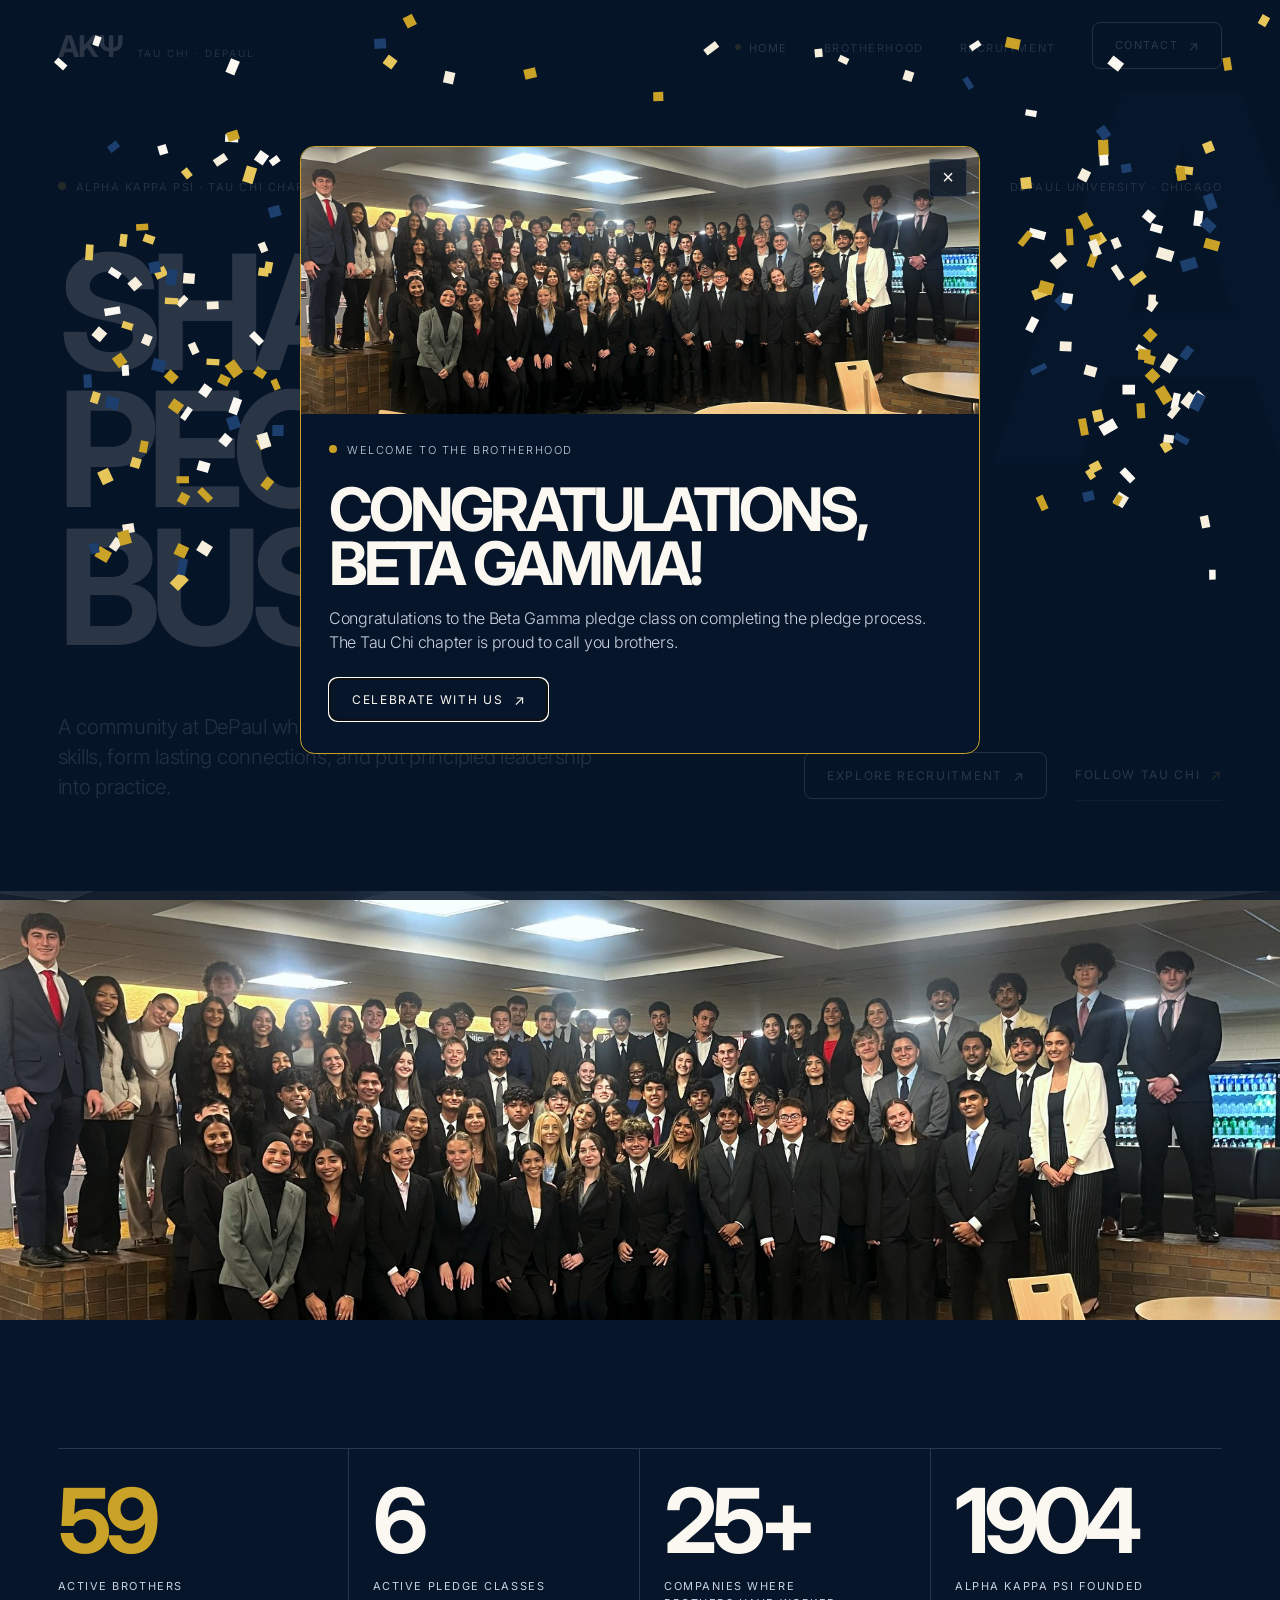
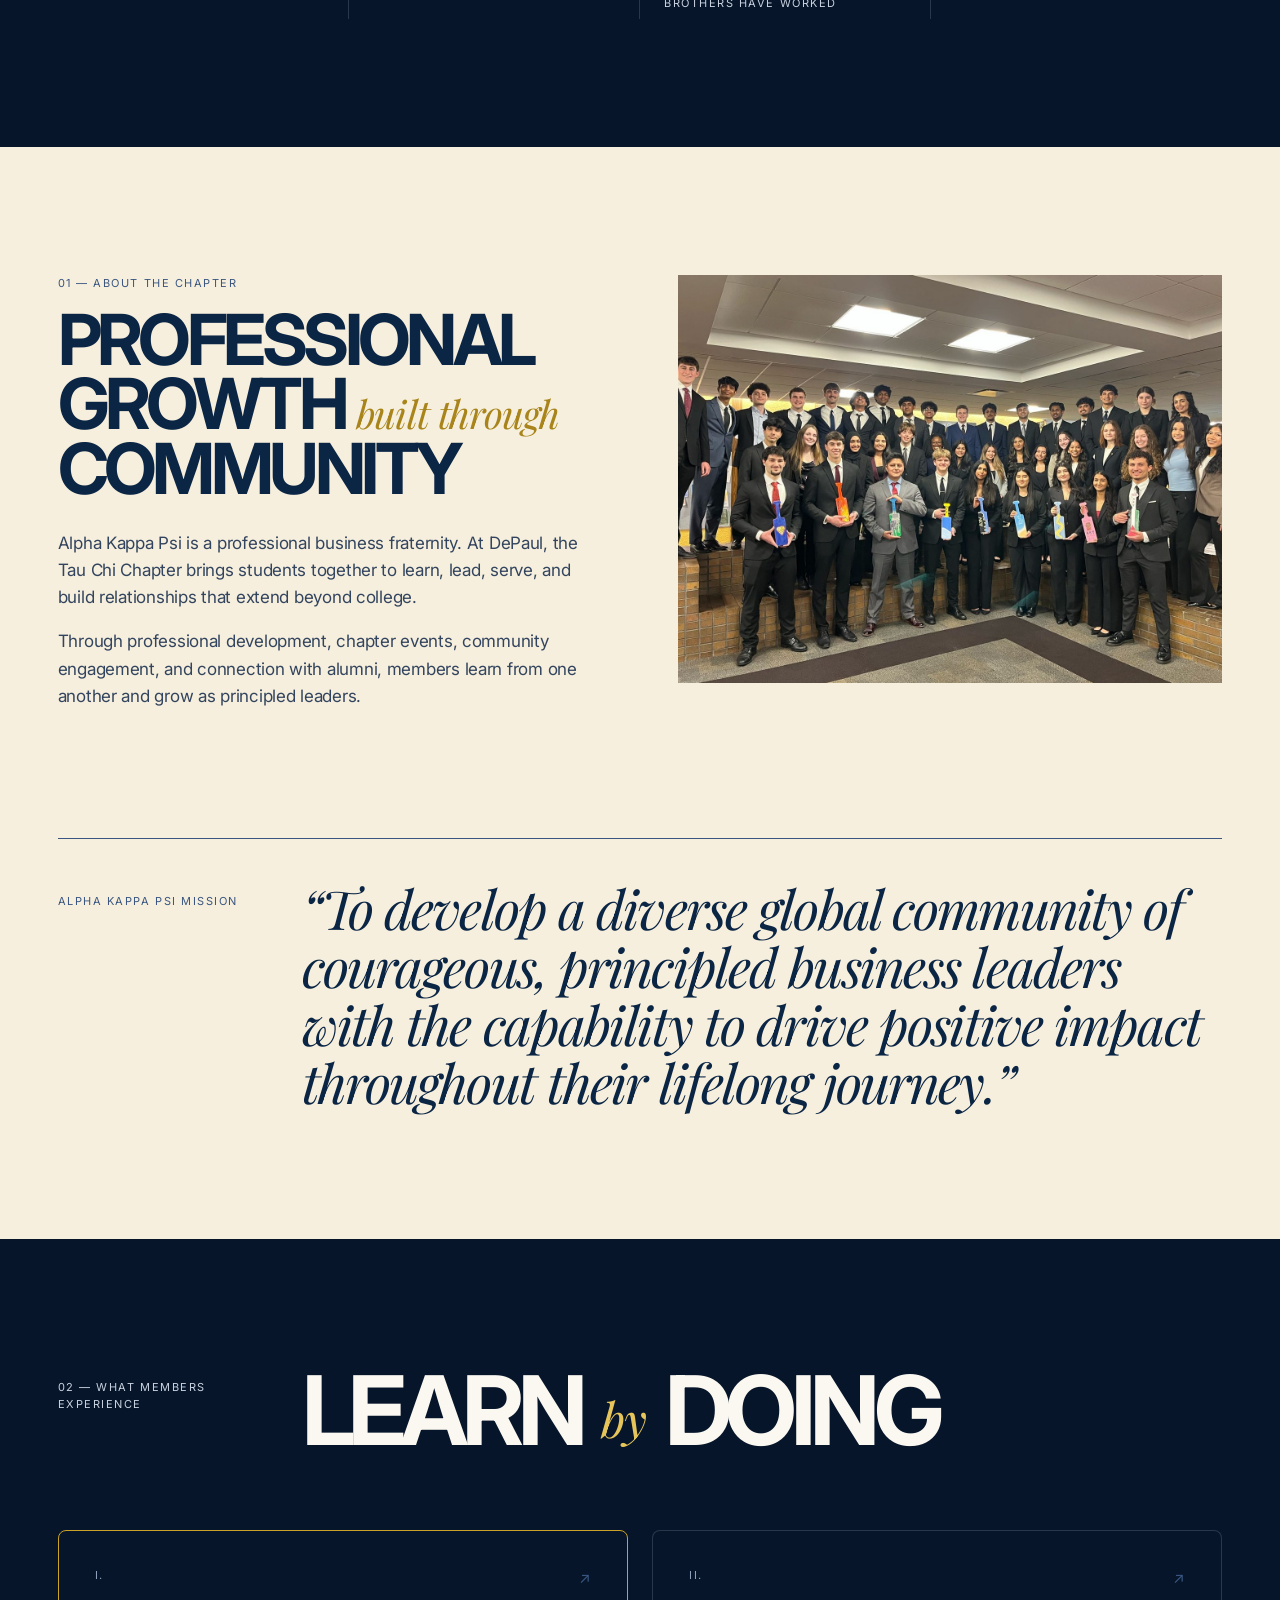
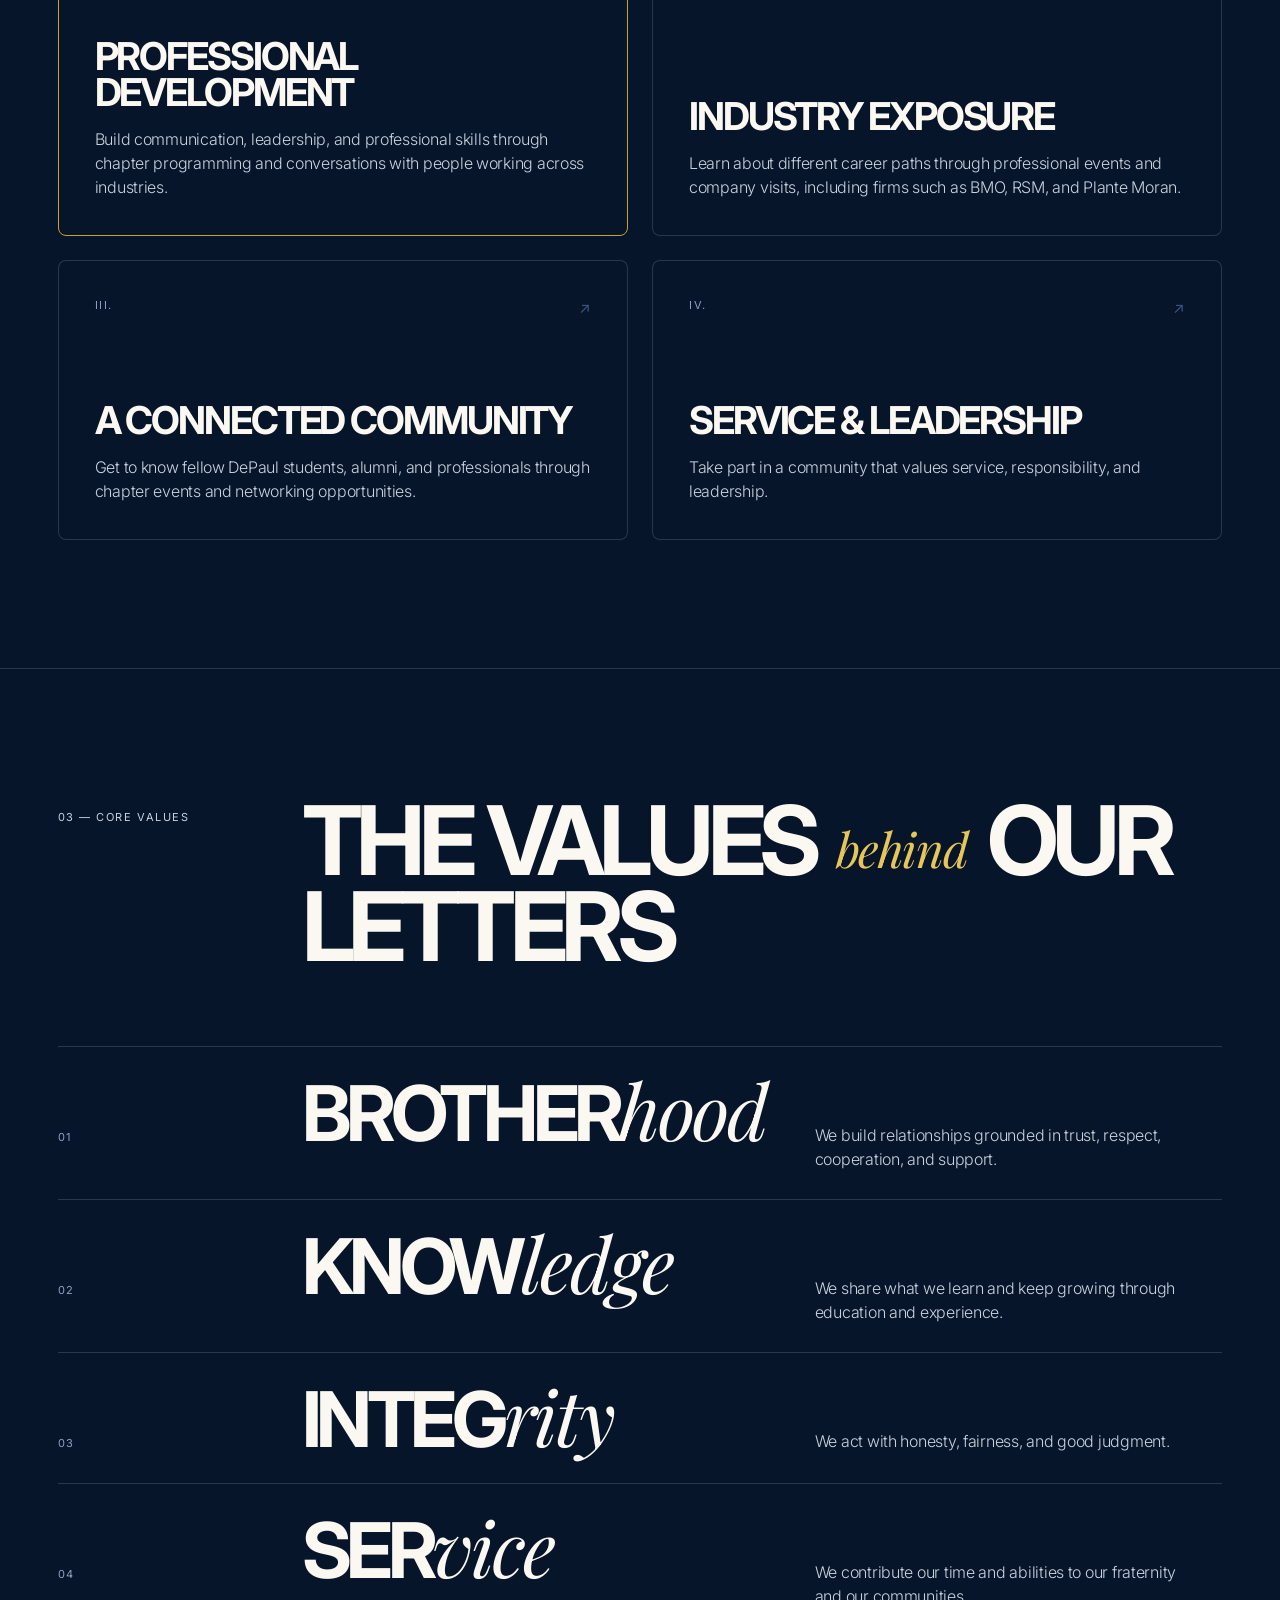
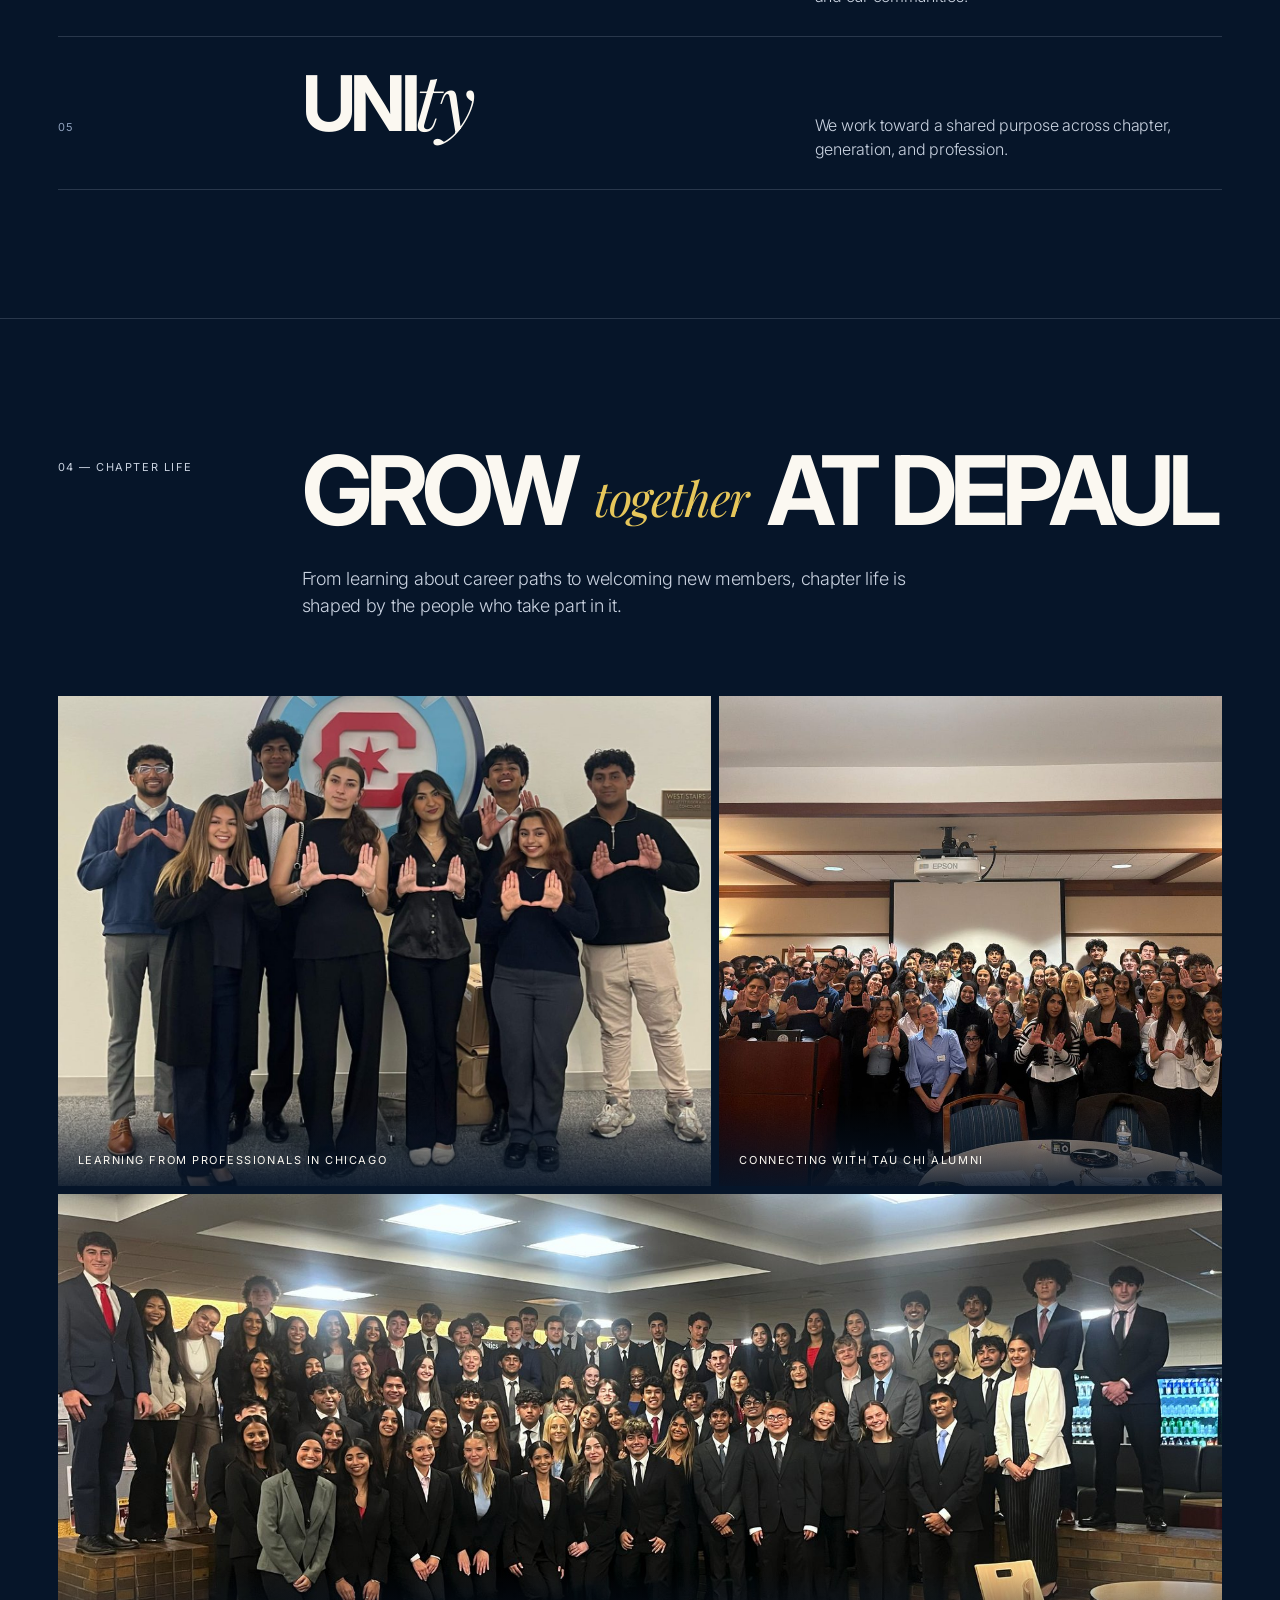
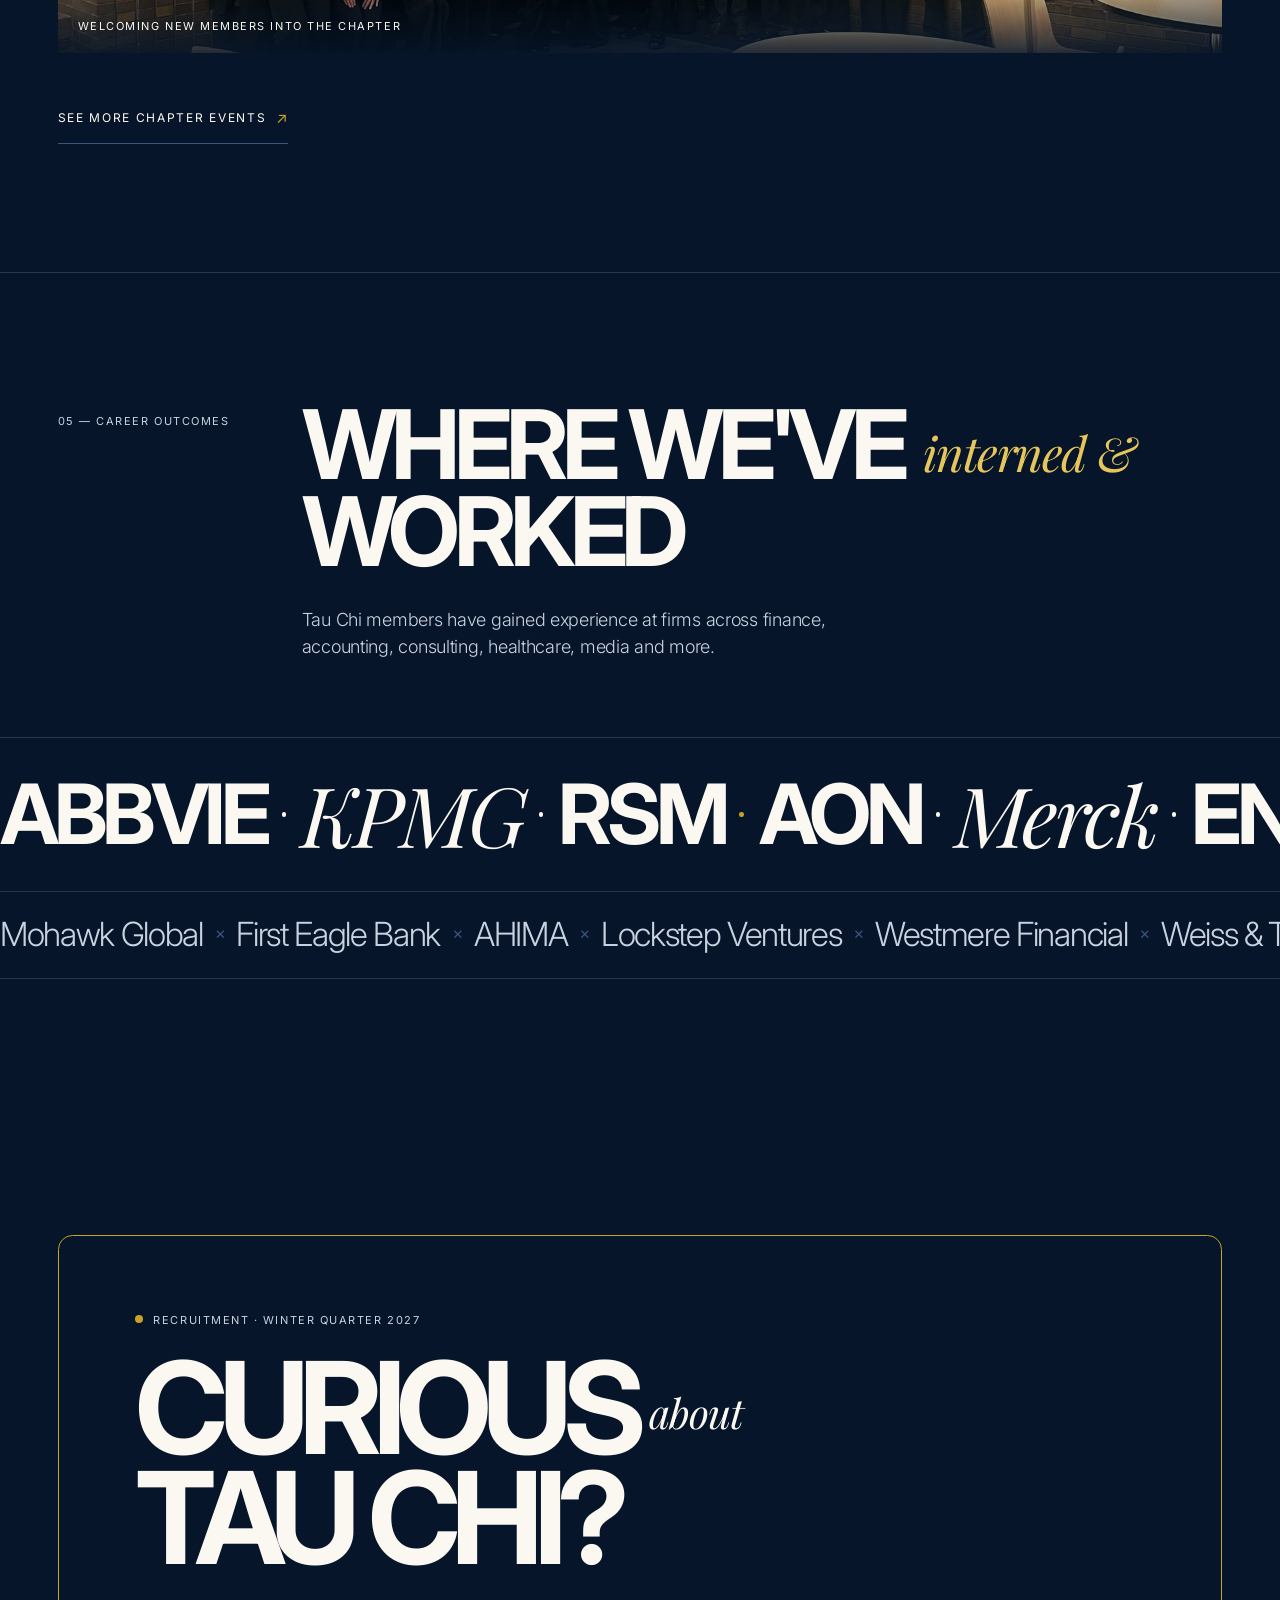
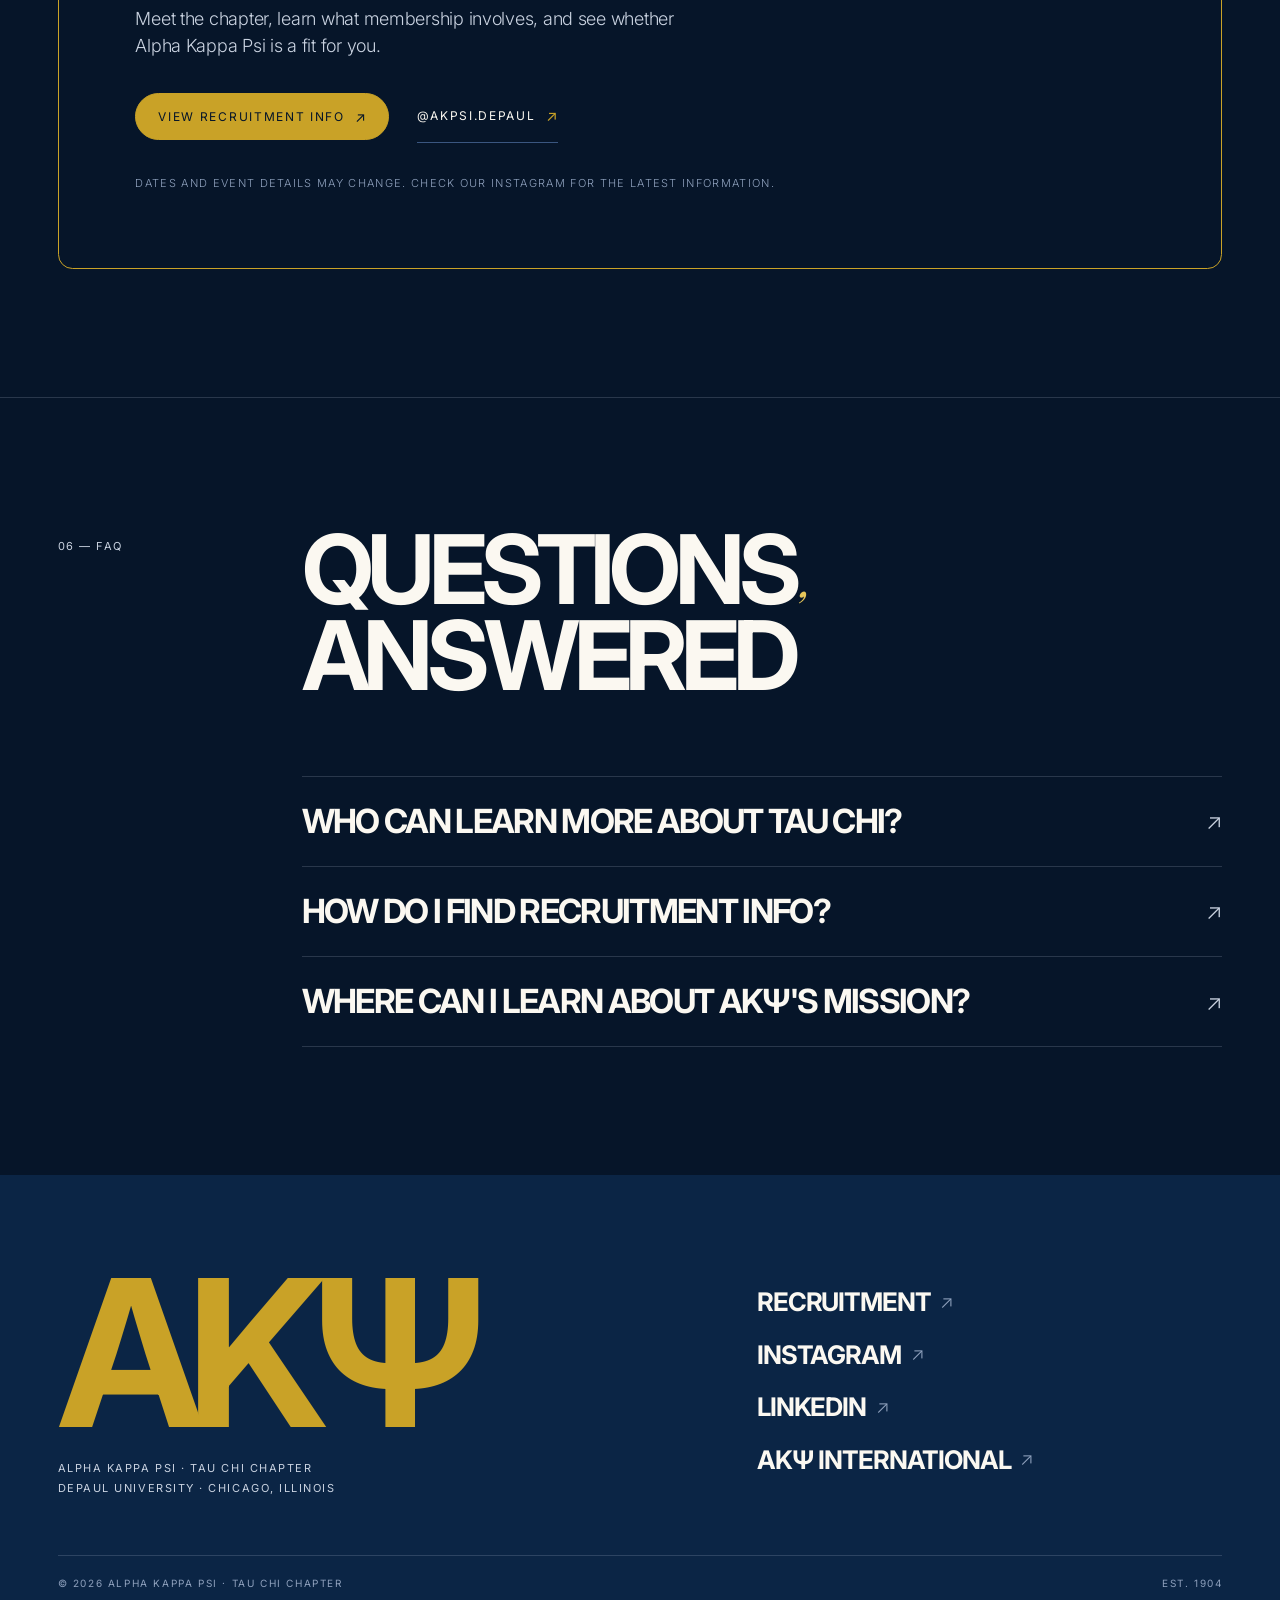
==== commit d2bebc3b: "Add files via upload" ====
--- a/index.html
+++ b/index.html
@@ -197,7 +197,7 @@
     </div>
   </footer>
 
-  <script src="data/site-data.js?v=5"></script>
+  <script src="data/site-data.js?v=6"></script>
   <script src="js/main.js?v=5"></script>
   <script src="js/congrats.js?v=3"></script>
 </body>
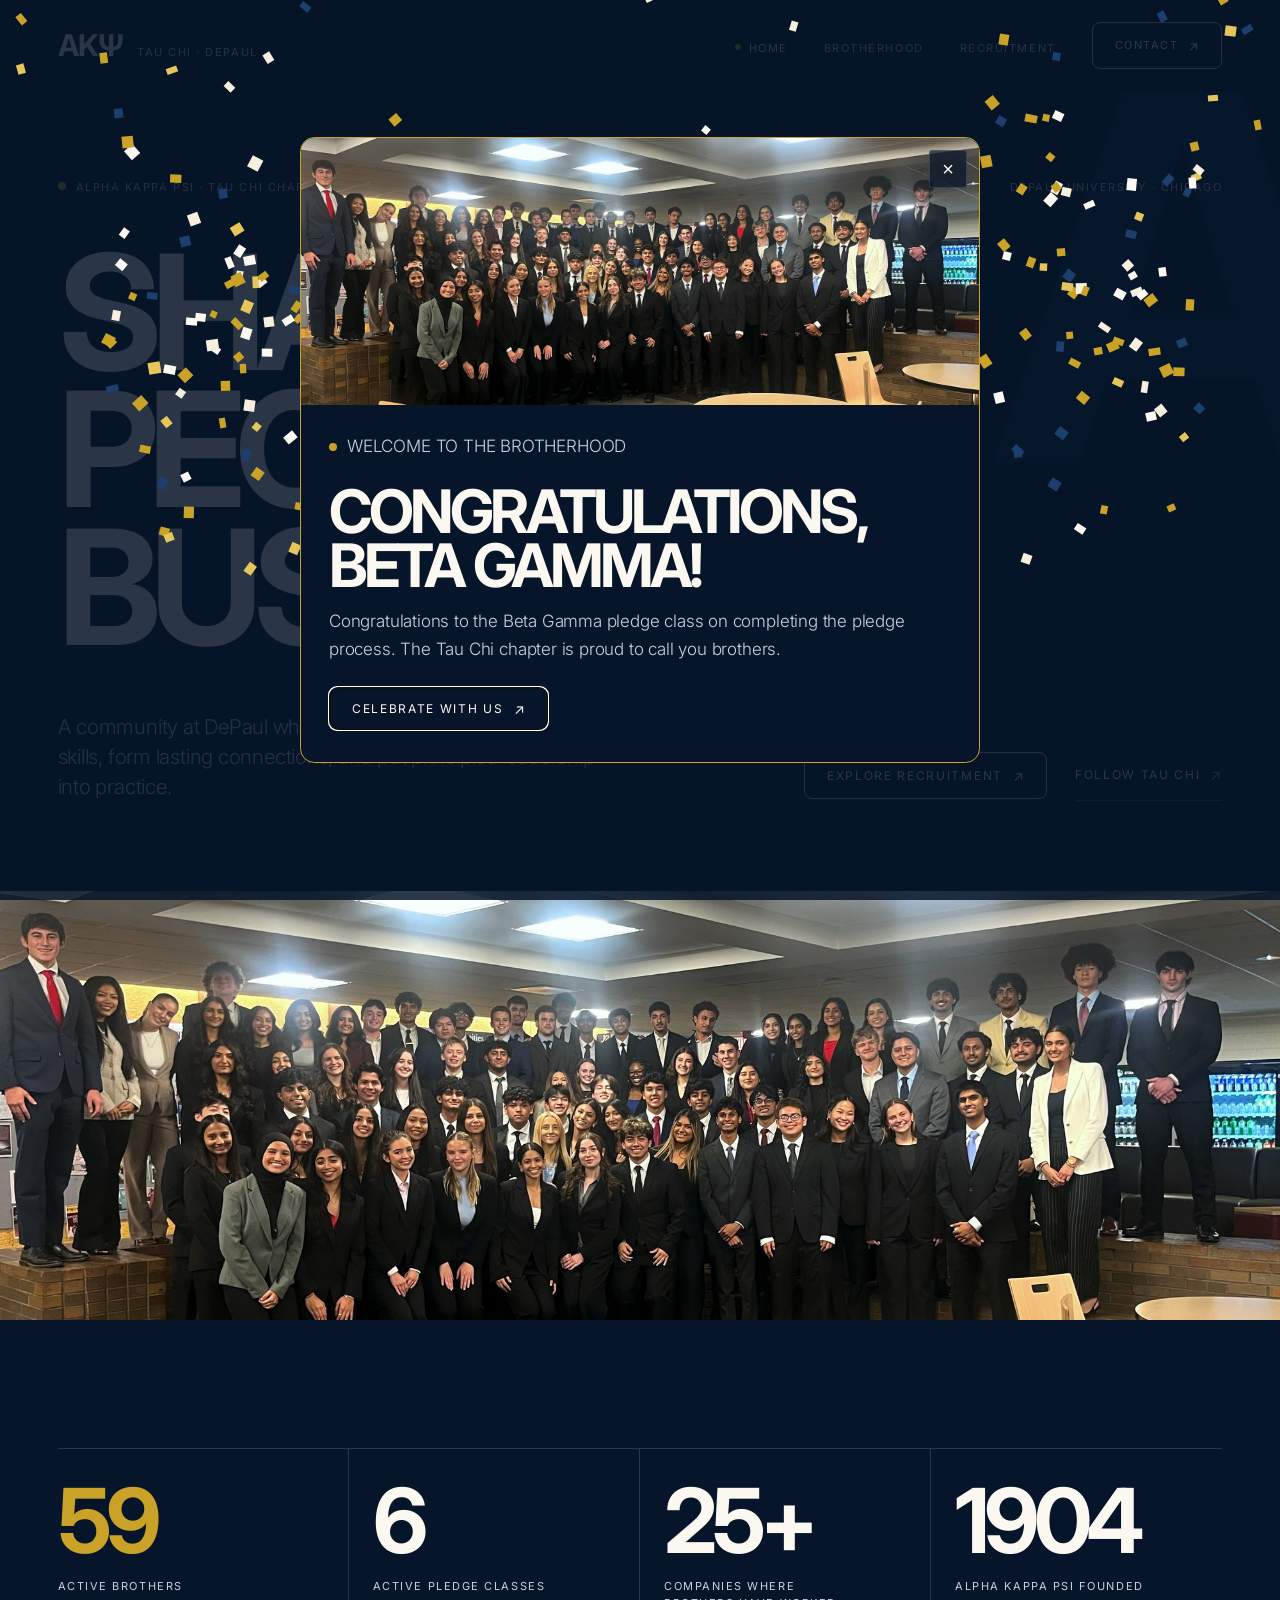
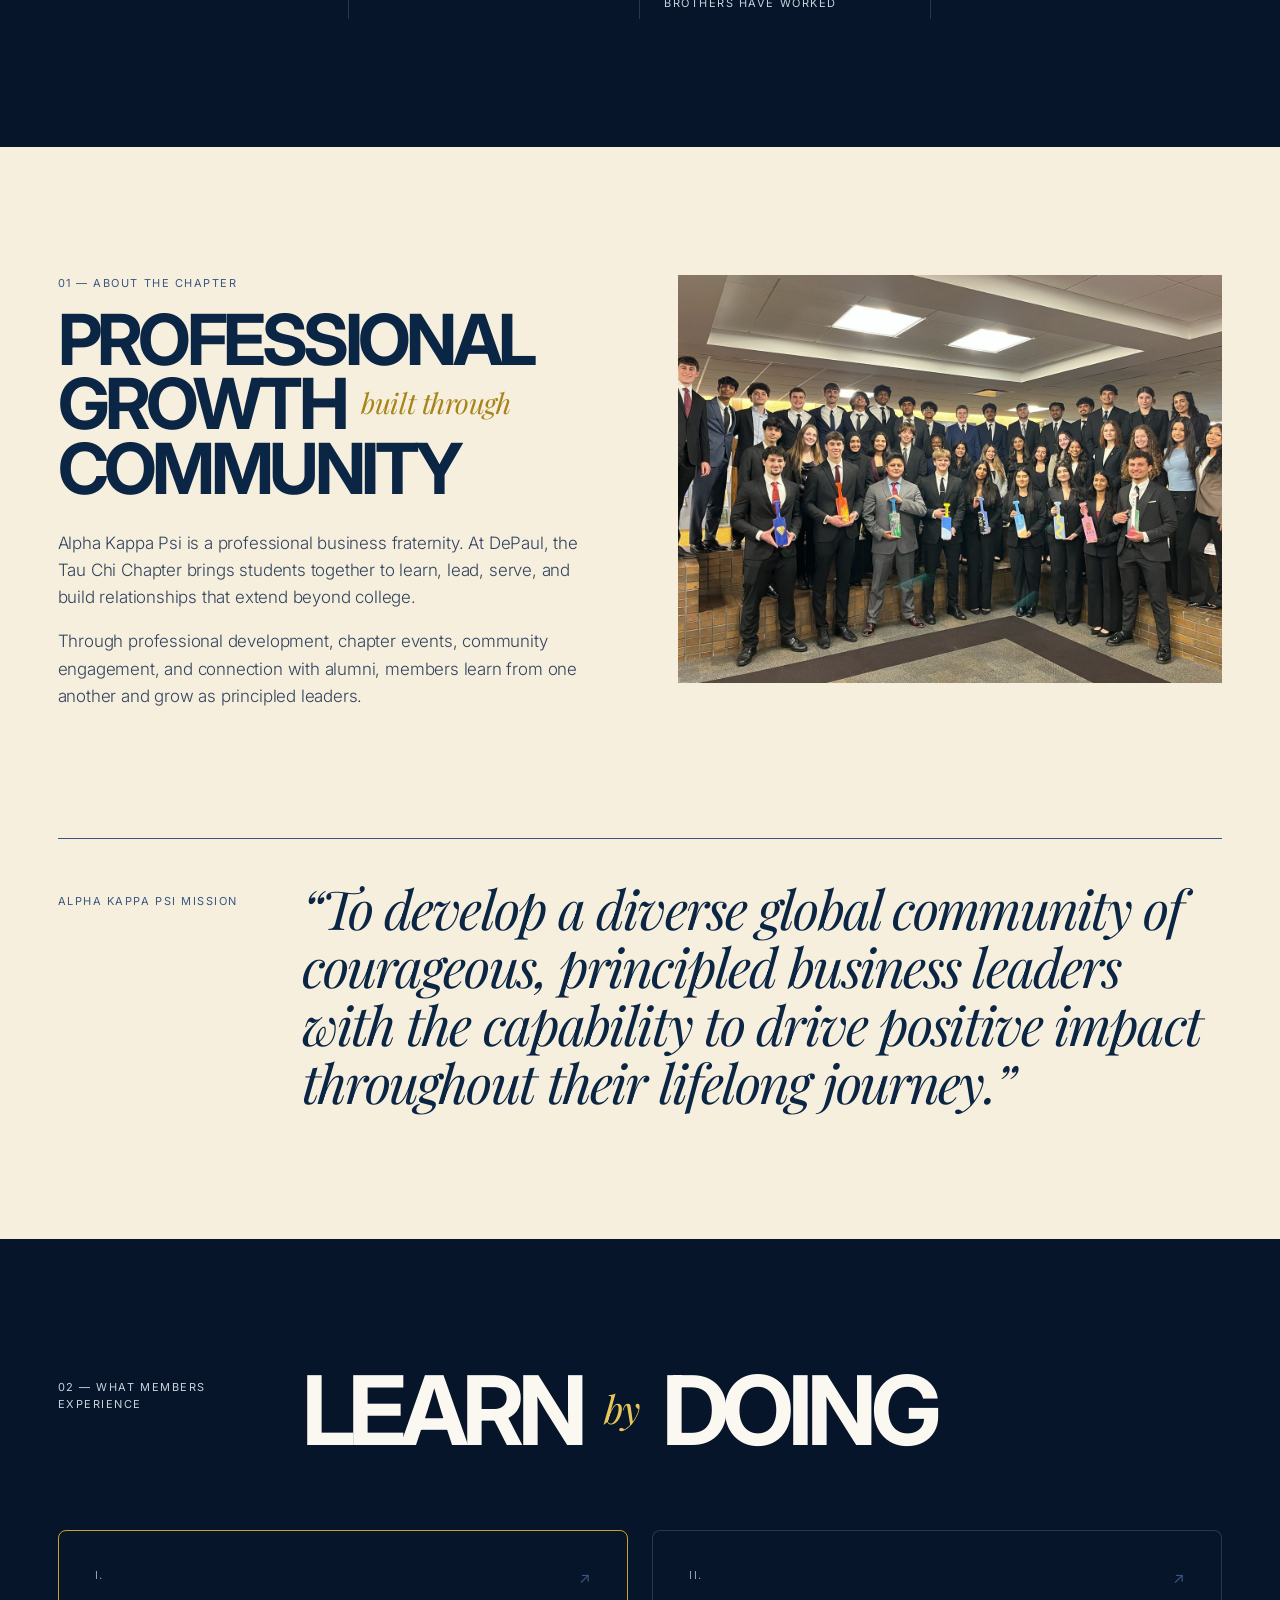
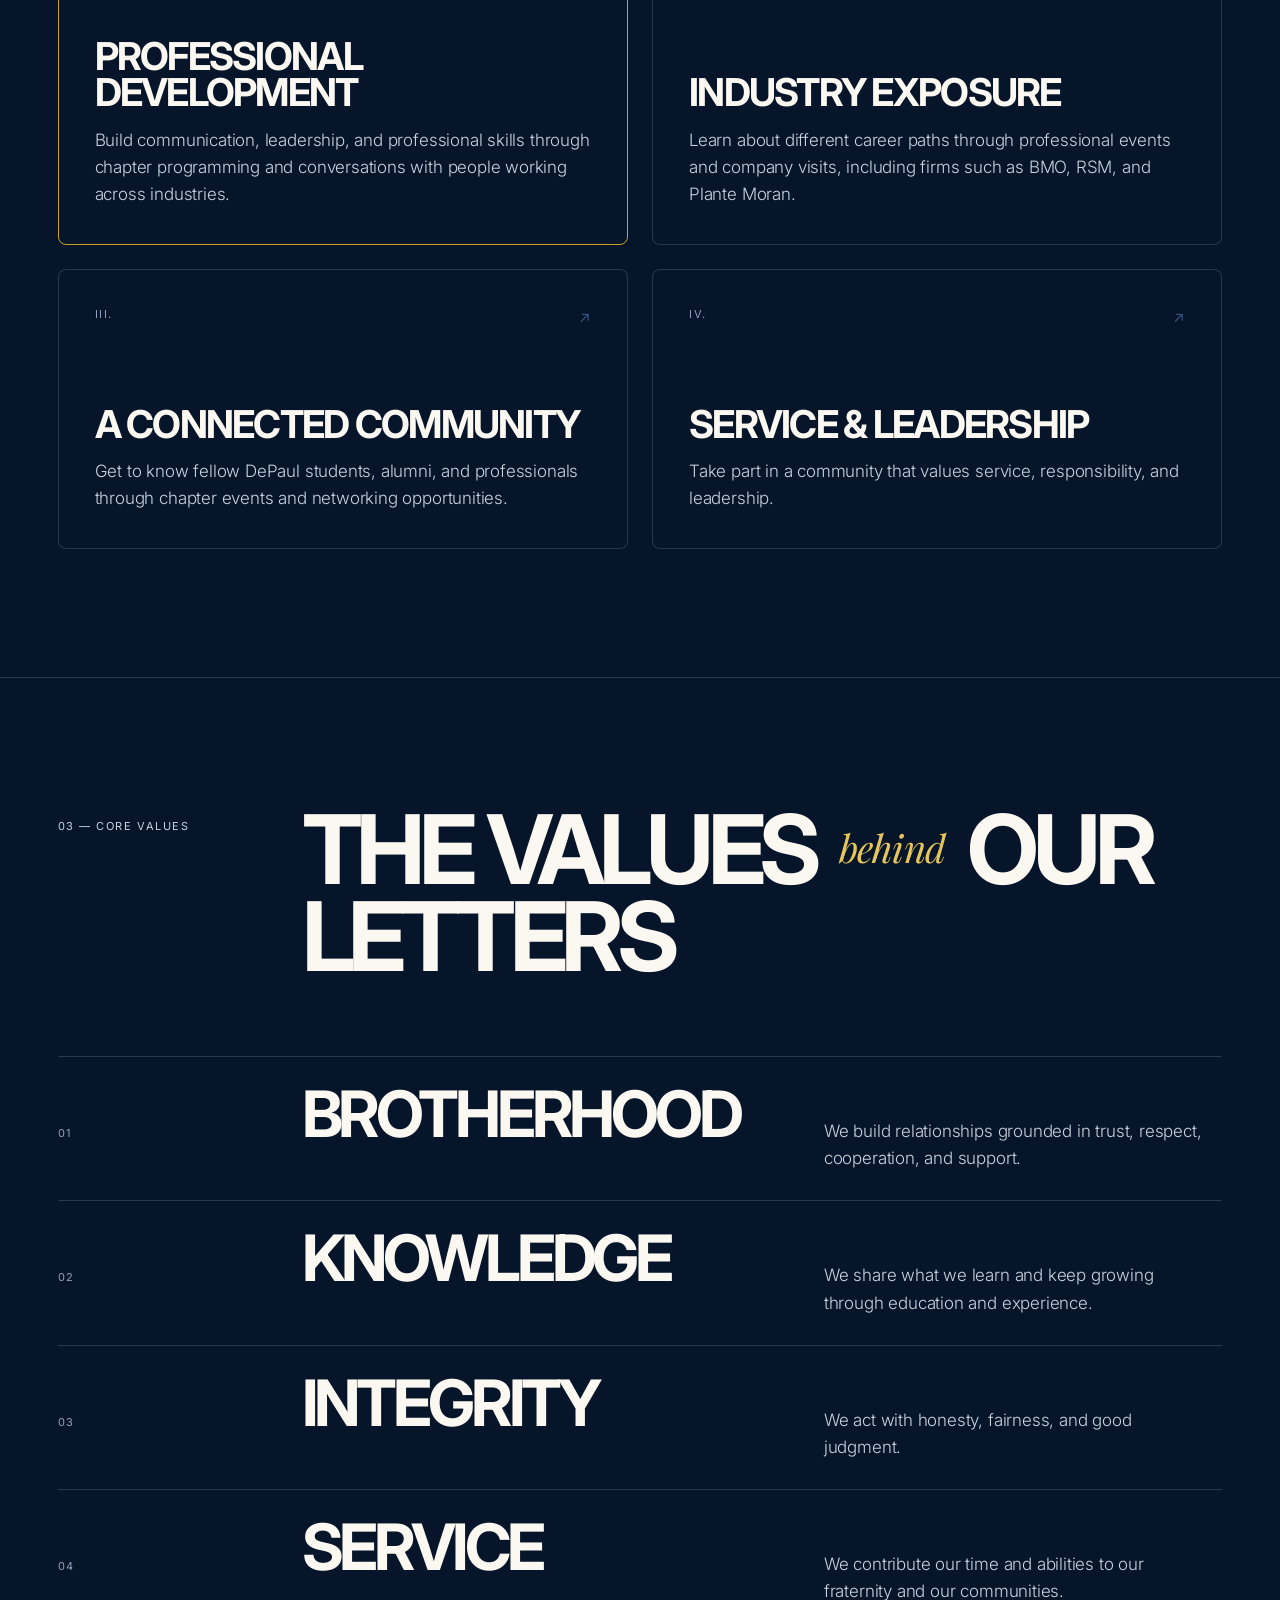
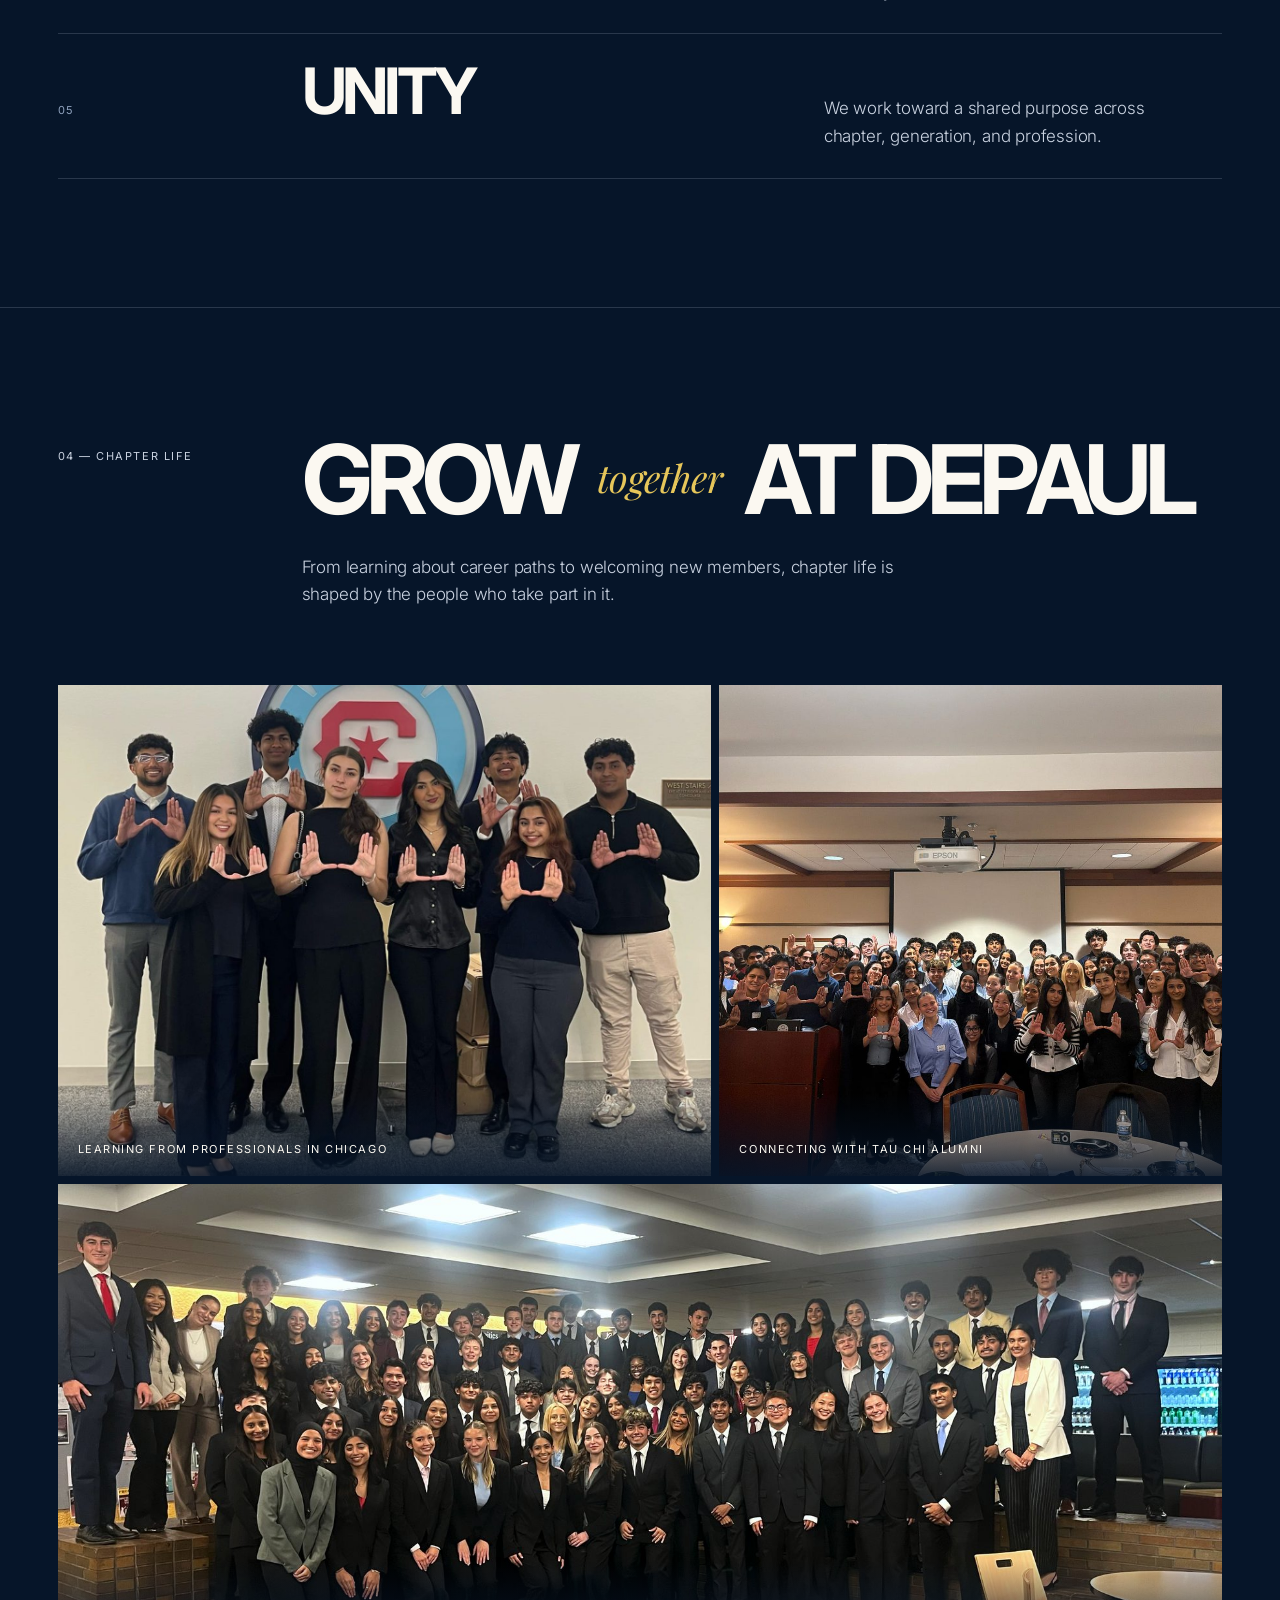
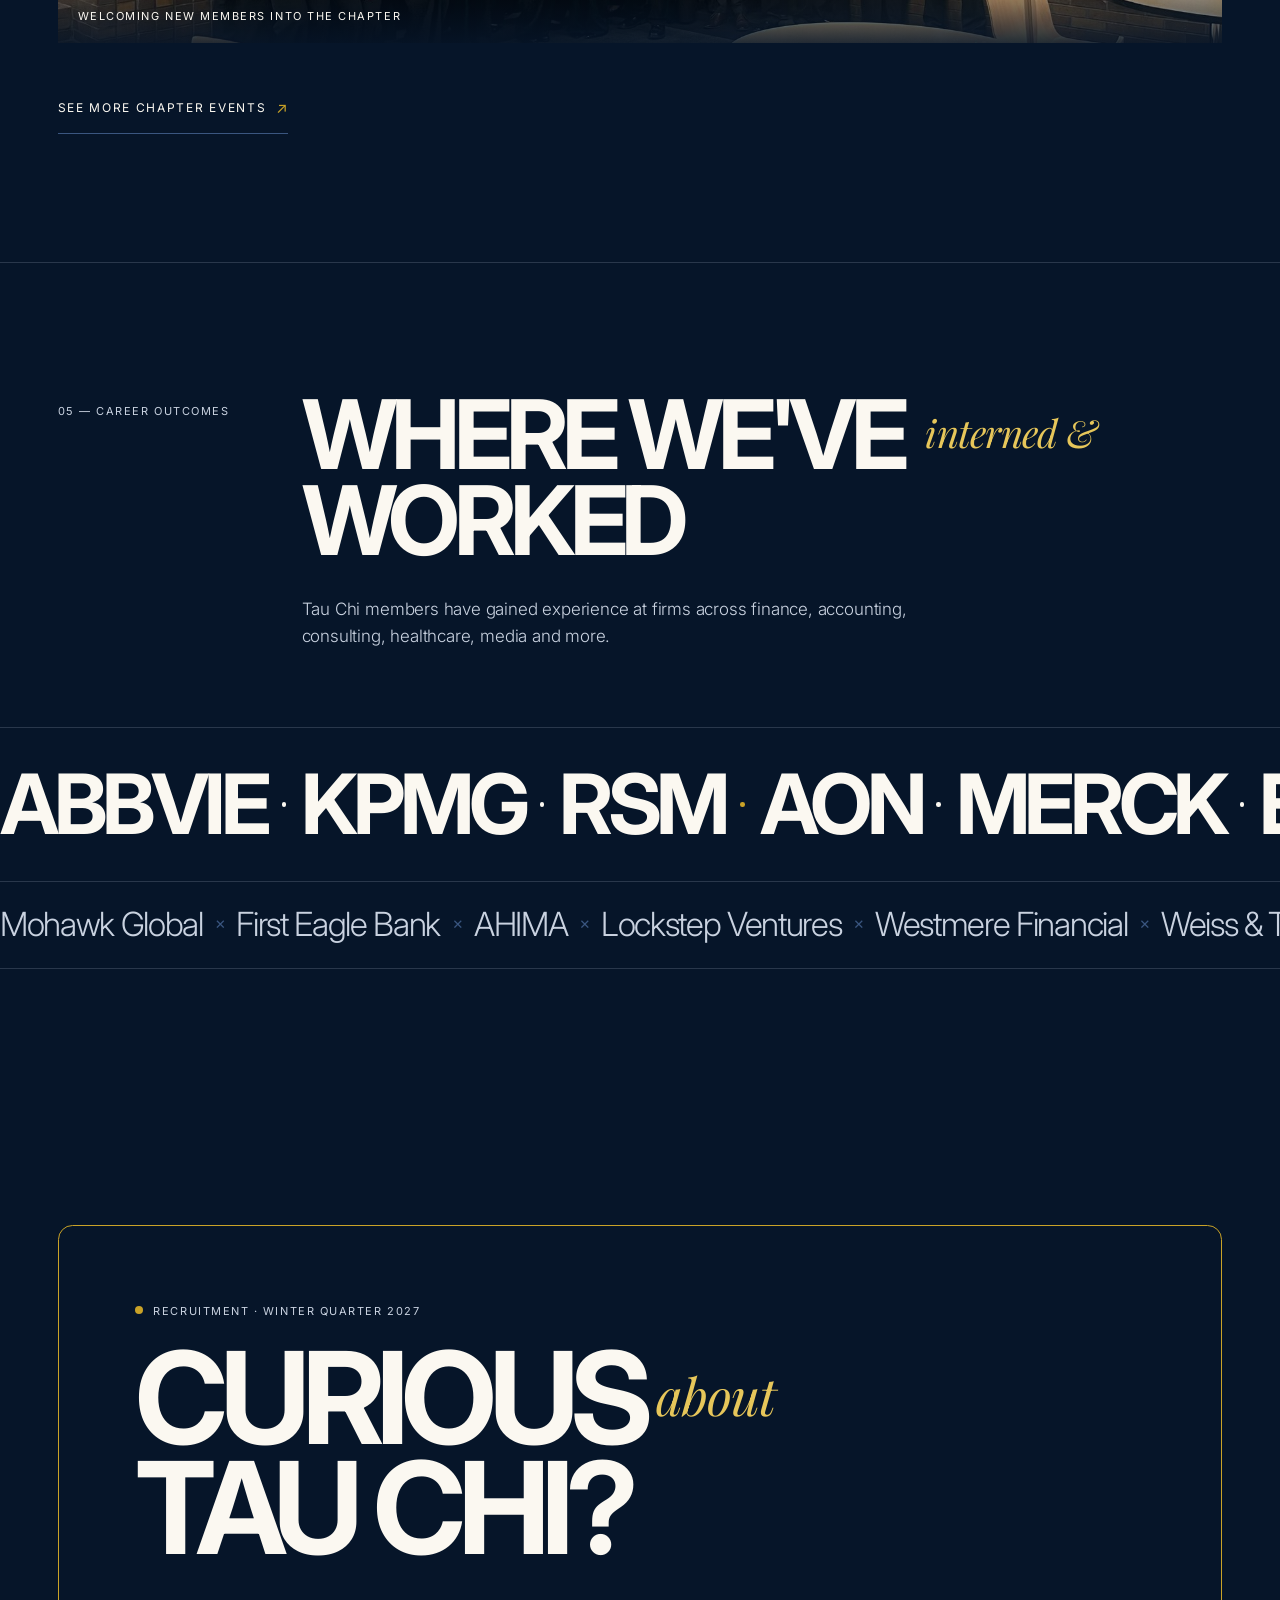
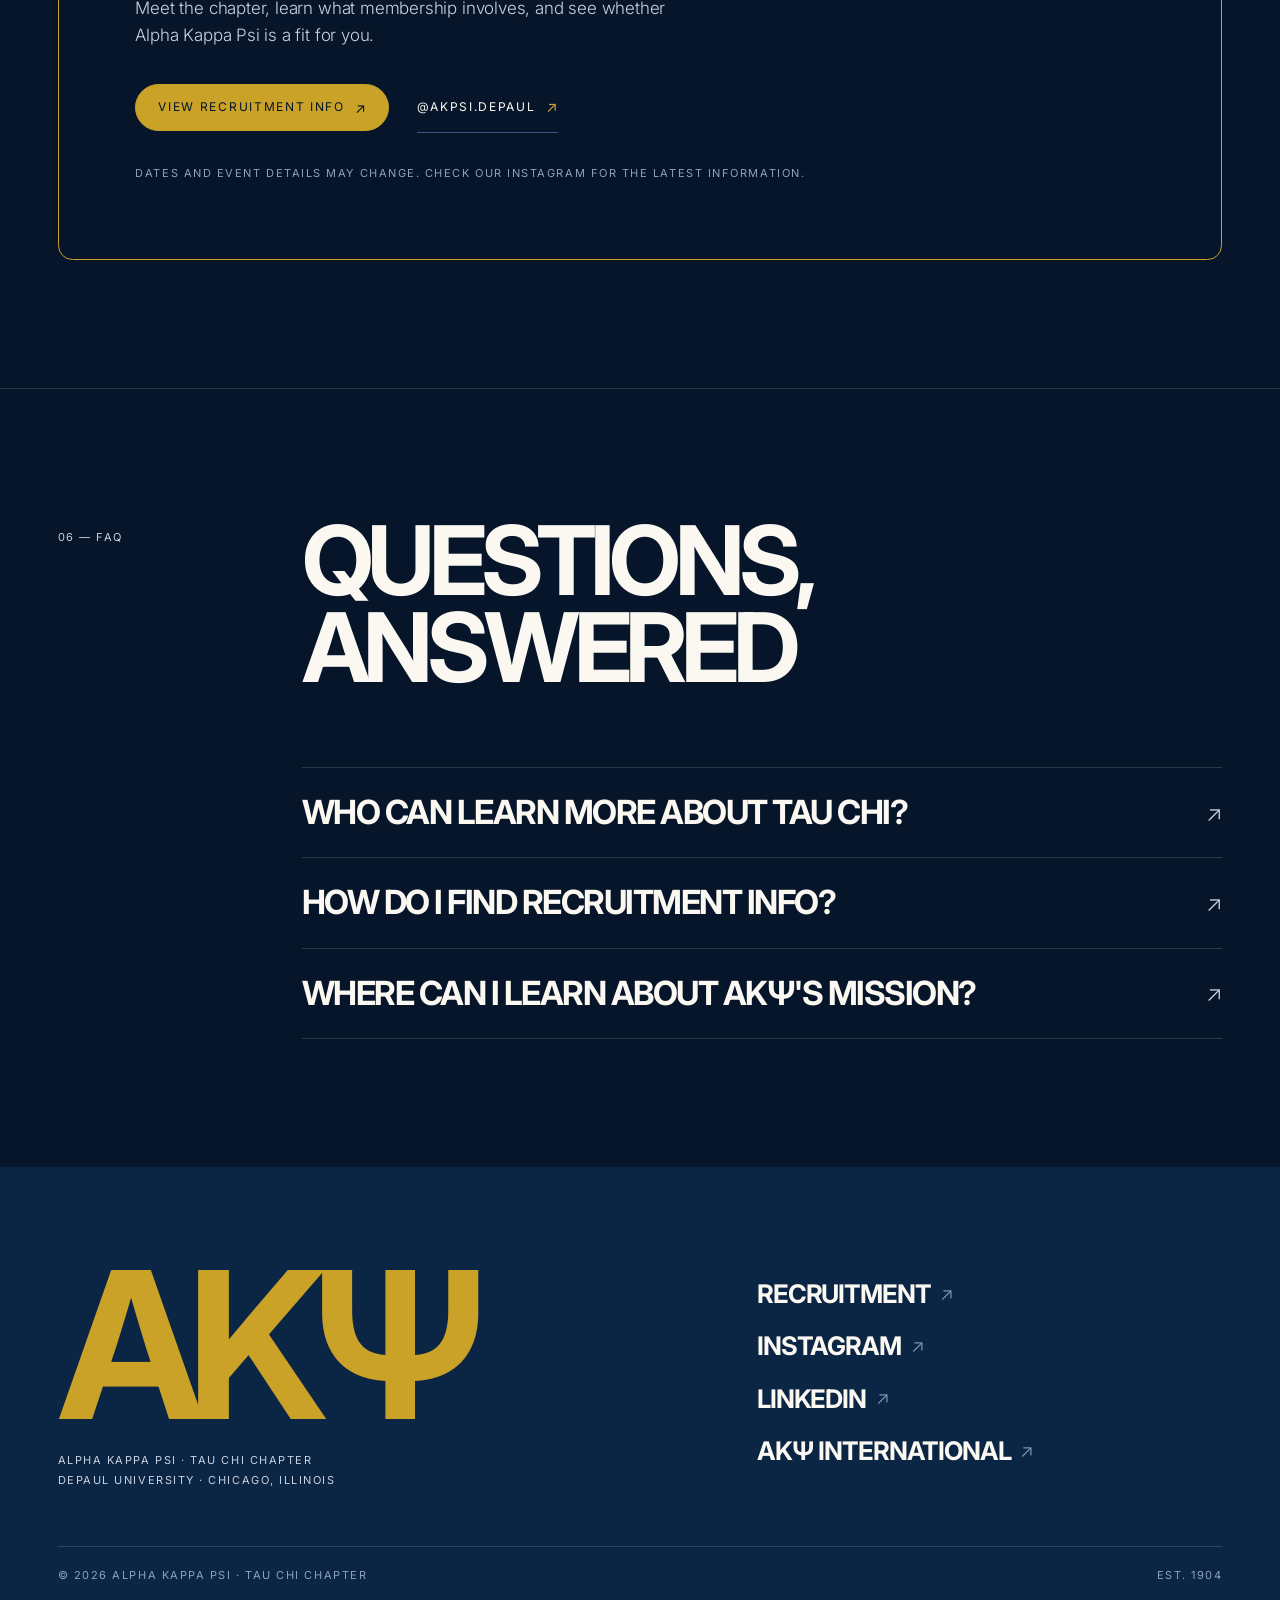
==== commit 2a417dc5: "Add files via upload" ====
--- a/index.html
+++ b/index.html
@@ -26,7 +26,7 @@
   <link rel="preconnect" href="https://fonts.googleapis.com">
   <link rel="preconnect" href="https://fonts.gstatic.com" crossorigin>
   <link href="https://fonts.googleapis.com/css2?family=Inter:wght@300;400;700&family=Playfair+Display:ital,wght@1,400&display=swap" rel="stylesheet">
-  <link rel="stylesheet" href="css/style.css?v=17">
+  <link rel="stylesheet" href="css/style.css?v=18">
   <script>
     /* Intro plays once per browser session. */
     try { if (sessionStorage.getItem("introSeen")) document.documentElement.classList.add("intro-seen"); } catch (e) {}
@@ -123,11 +123,11 @@
     <div class="wrap">
       <div class="sec-head section-head"><span class="label">03 — Core values</span><h2>The values <em>behind</em> our letters</h2></div>
       <div class="values">
-        <div class="value"><span class="num">01</span><h3>Brother<em>hood</em></h3><p>We build relationships grounded in trust, respect, cooperation, and support.</p></div>
-        <div class="value"><span class="num">02</span><h3>Know<em>ledge</em></h3><p>We share what we learn and keep growing through education and experience.</p></div>
-        <div class="value"><span class="num">03</span><h3>Integ<em>rity</em></h3><p>We act with honesty, fairness, and good judgment.</p></div>
-        <div class="value"><span class="num">04</span><h3>Ser<em>vice</em></h3><p>We contribute our time and abilities to our fraternity and our communities.</p></div>
-        <div class="value"><span class="num">05</span><h3>Uni<em>ty</em></h3><p>We work toward a shared purpose across chapter, generation, and profession.</p></div>
+        <div class="value"><span class="num">01</span><h3>Brotherhood</h3><p>We build relationships grounded in trust, respect, cooperation, and support.</p></div>
+        <div class="value"><span class="num">02</span><h3>Knowledge</h3><p>We share what we learn and keep growing through education and experience.</p></div>
+        <div class="value"><span class="num">03</span><h3>Integrity</h3><p>We act with honesty, fairness, and good judgment.</p></div>
+        <div class="value"><span class="num">04</span><h3>Service</h3><p>We contribute our time and abilities to our fraternity and our communities.</p></div>
+        <div class="value"><span class="num">05</span><h3>Unity</h3><p>We work toward a shared purpose across chapter, generation, and profession.</p></div>
       </div>
     </div>
   </section>
@@ -168,7 +168,7 @@
 
   <section id="faq" class="rule">
     <div class="wrap">
-      <div class="sec-head section-head"><span class="label">06 — FAQ</span><h2>Questions<em>,</em> answered</h2></div>
+      <div class="sec-head section-head"><span class="label">06 — FAQ</span><h2>Questions, answered</h2></div>
       <div class="faq-wrap"><span></span>
       <div class="faq">
         <details><summary>Who can learn more about Tau Chi?</summary><p>DePaul students interested in professional growth, leadership, service, and community are welcome to explore the chapter.</p></details>
--- a/css/style.css
+++ b/css/style.css
@@ -384,3 +384,61 @@
 html:not(.intro-seen) .hero-home h1 .row:nth-child(3) { animation-delay: 1.5s; }
 html:not(.intro-seen) .hero-home .hero-top, html:not(.intro-seen) .hero-home .hero-foot { animation-delay: 1.6s; }
 @media (prefers-reduced-motion: reduce) { .intro { display: none; } }
+
+/* =========================================================
+   Typography system — one set of rules for every page
+   Inter 700  : headlines (tight tracking)
+   Inter 300  : body copy, 17px
+   Inter 400  : small labels, 11px uppercase, wide tracking
+   Playfair italic : only the small gold connecting words + the mission quote
+   ========================================================= */
+:root {
+  --t-display: -.065em;   /* big headlines */
+  --t-head: -.045em;      /* smaller bold headings */
+  --t-label: .14em;       /* tiny uppercase labels */
+}
+
+/* Body copy: one size, one weight */
+.sec-head p, .split p, .card p, .value p, .faq details p, .cta p, .event-head p,
+.notice p, .event p, .congrats-body p, section:not(.linen) .split p, .linen .split p {
+  font-size: 17px; font-weight: 300; line-height: 1.6; letter-spacing: -.011em;
+}
+.hero .lead { font-weight: 300; letter-spacing: -.011em; }
+
+/* Labels: one size, one tracking */
+.label, .eyebrow, .card .num, .value .num, .member-role, .member-link, .brother .in,
+.footer-bottom, .brand-text, .cta .fine-print, .roster-count, .life-grid figcaption,
+.nav-links a, .pledge-class h3, .congrats-kicker, .event-date small, .stat-item span,
+.pull-quote figcaption, .member-meta {
+  font-family: var(--sans); font-size: 11px; font-weight: 400; font-style: normal;
+  text-transform: uppercase; letter-spacing: var(--t-label);
+}
+.member-meta { color: var(--pebble); margin-top: 6px; }
+@media (max-width: 820px) { .nav-links a { font-size: 34px; font-weight: 700; letter-spacing: var(--t-display); } }
+
+/* Buttons: identical everywhere */
+.btn-line, .btn, .btn-gold, .btn-navy, .cta-link {
+  font-family: var(--sans); font-size: 12px; font-weight: 400; letter-spacing: var(--t-label);
+}
+
+/* Headlines: same tracking ratio at every size */
+.hero h1, .sec-head h2, .split h2, .cta h2, .event-head h2, .value h3,
+.stat-item strong, .marquee.featured .marquee-set span, .congrats-body h2 { letter-spacing: var(--t-display); }
+.card h3, .faq summary, .member h3, .brother, .notice strong, .event h3, .event-date,
+.footer-links a { letter-spacing: var(--t-head); }
+
+/* Gold italic connecting words: one proportion in every headline */
+.hero h1 em, .sec-head h2 em, .split h2 em, .cta h2 em {
+  font-size: .4em; vertical-align: .55em; letter-spacing: -.02em; margin: 0 .2em; font-weight: 400;
+  color: var(--gold-light);
+}
+.linen .sec-head h2 em, .linen .split h2 em { color: #a8841a; }
+
+/* Company names: all one face (no mid-list italics) */
+.marquee.featured .marquee-set span:nth-child(3n+2) {
+  font-family: var(--sans); font-style: normal; font-weight: 700; text-transform: uppercase; letter-spacing: var(--t-display);
+}
+/* Values: keep the description column aligned on every row */
+.value { grid-template-columns: 220px minmax(0, 1.25fr) minmax(0, 1fr); }
+@media (max-width: 820px) { .value { grid-template-columns: 1fr; } }
+.value h3 { font-size: clamp(36px, 5vw, 80px); }
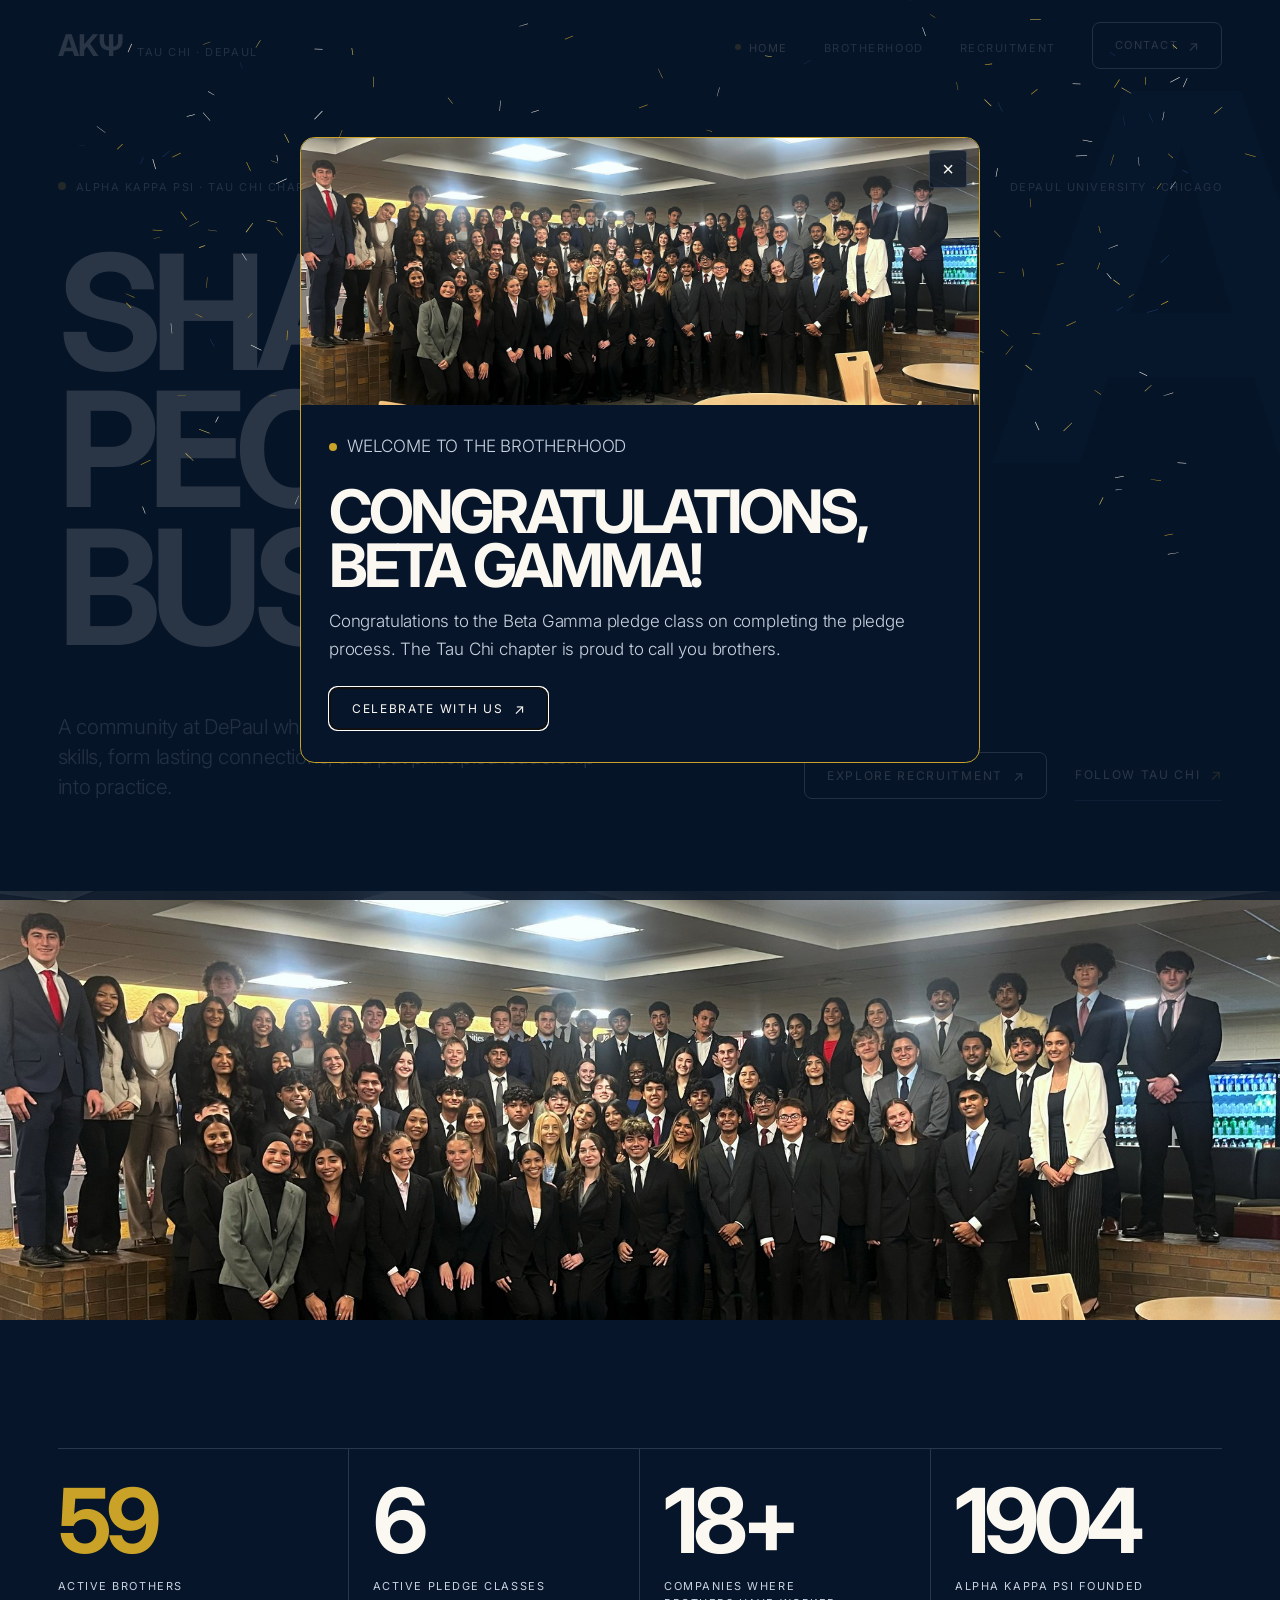
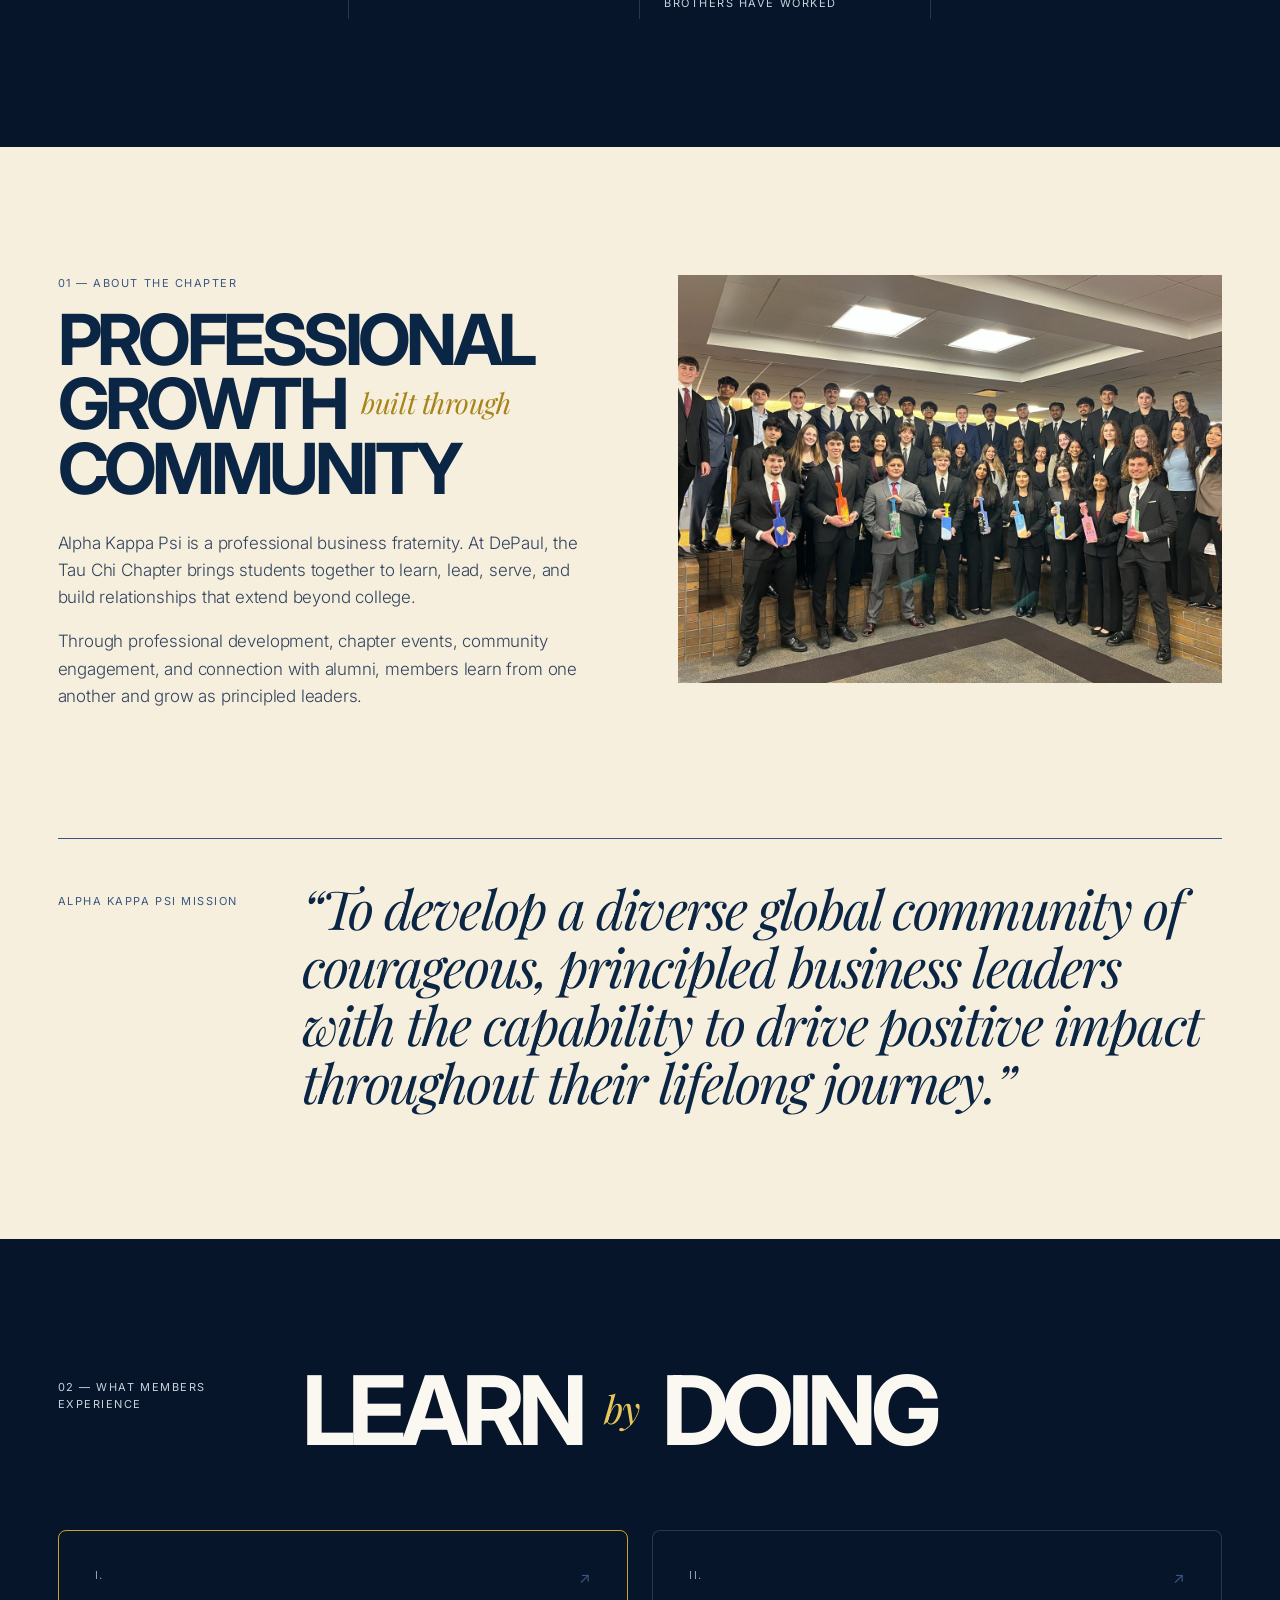
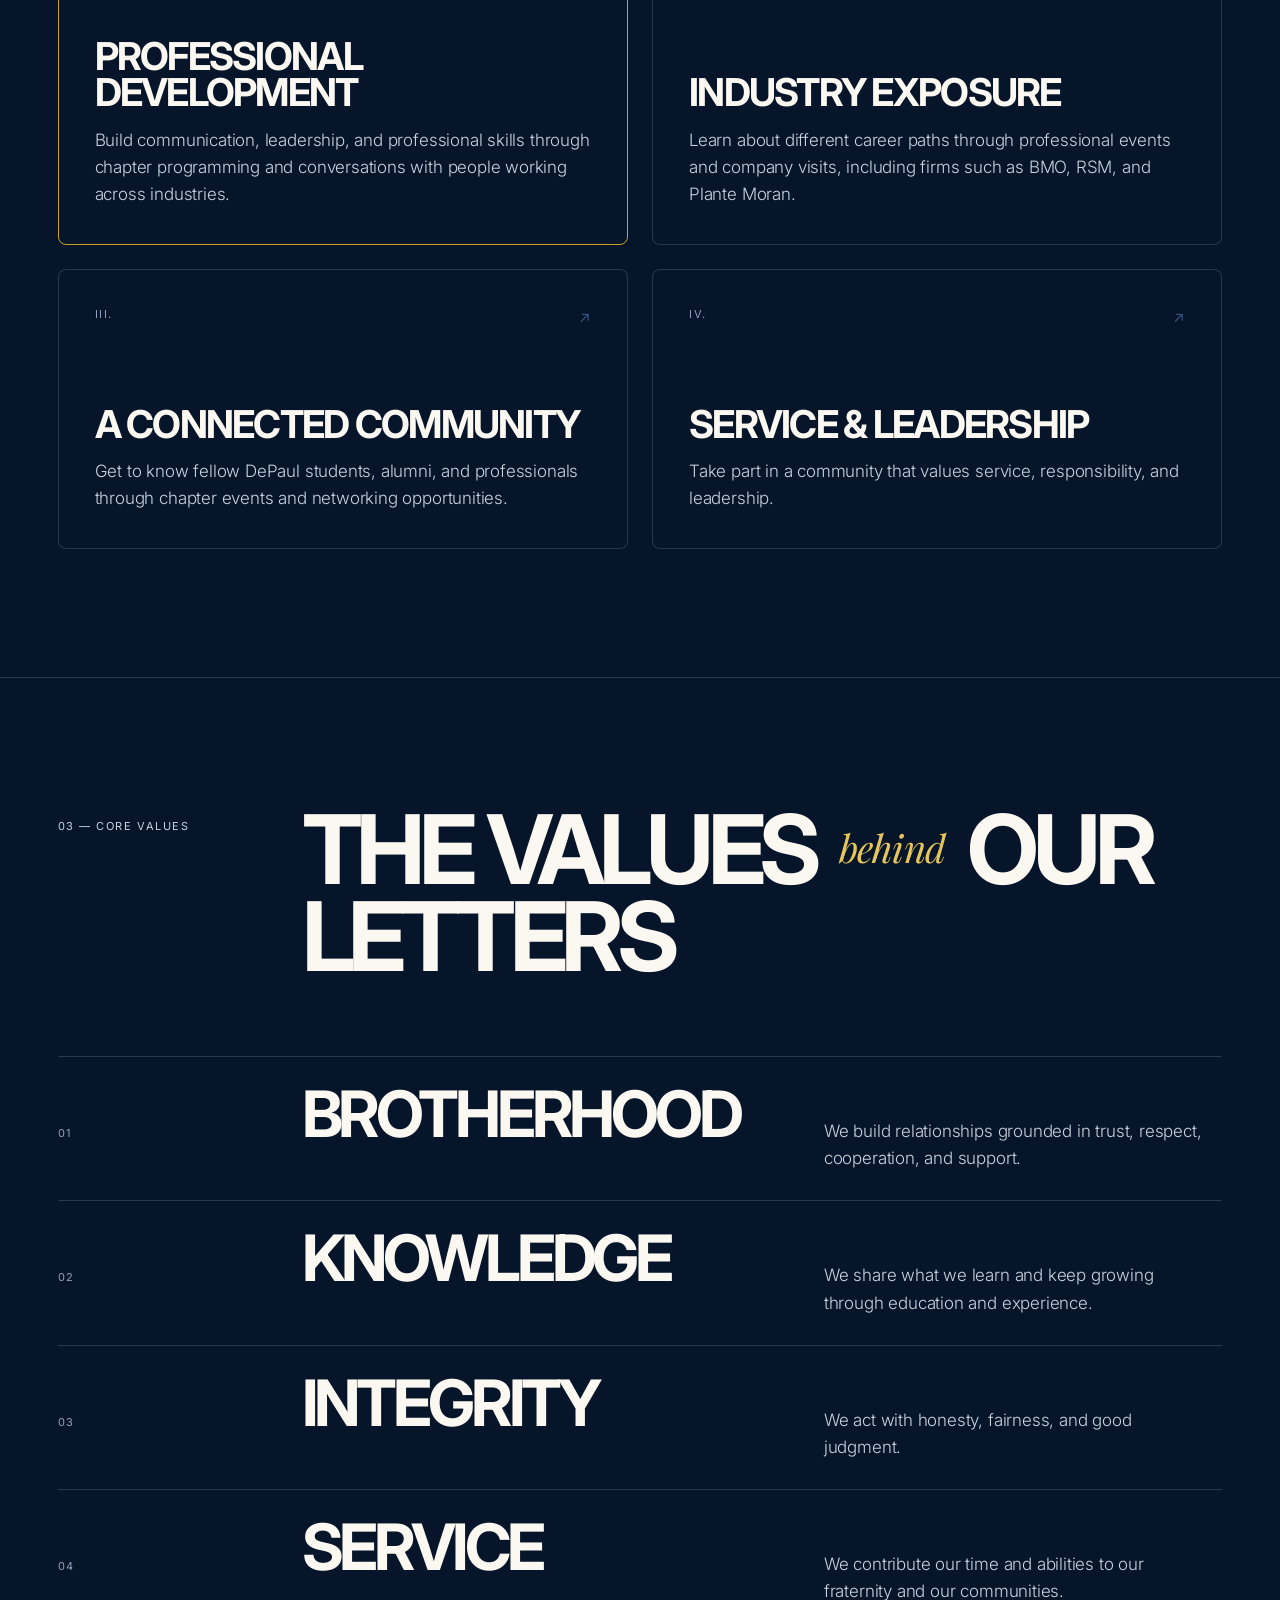
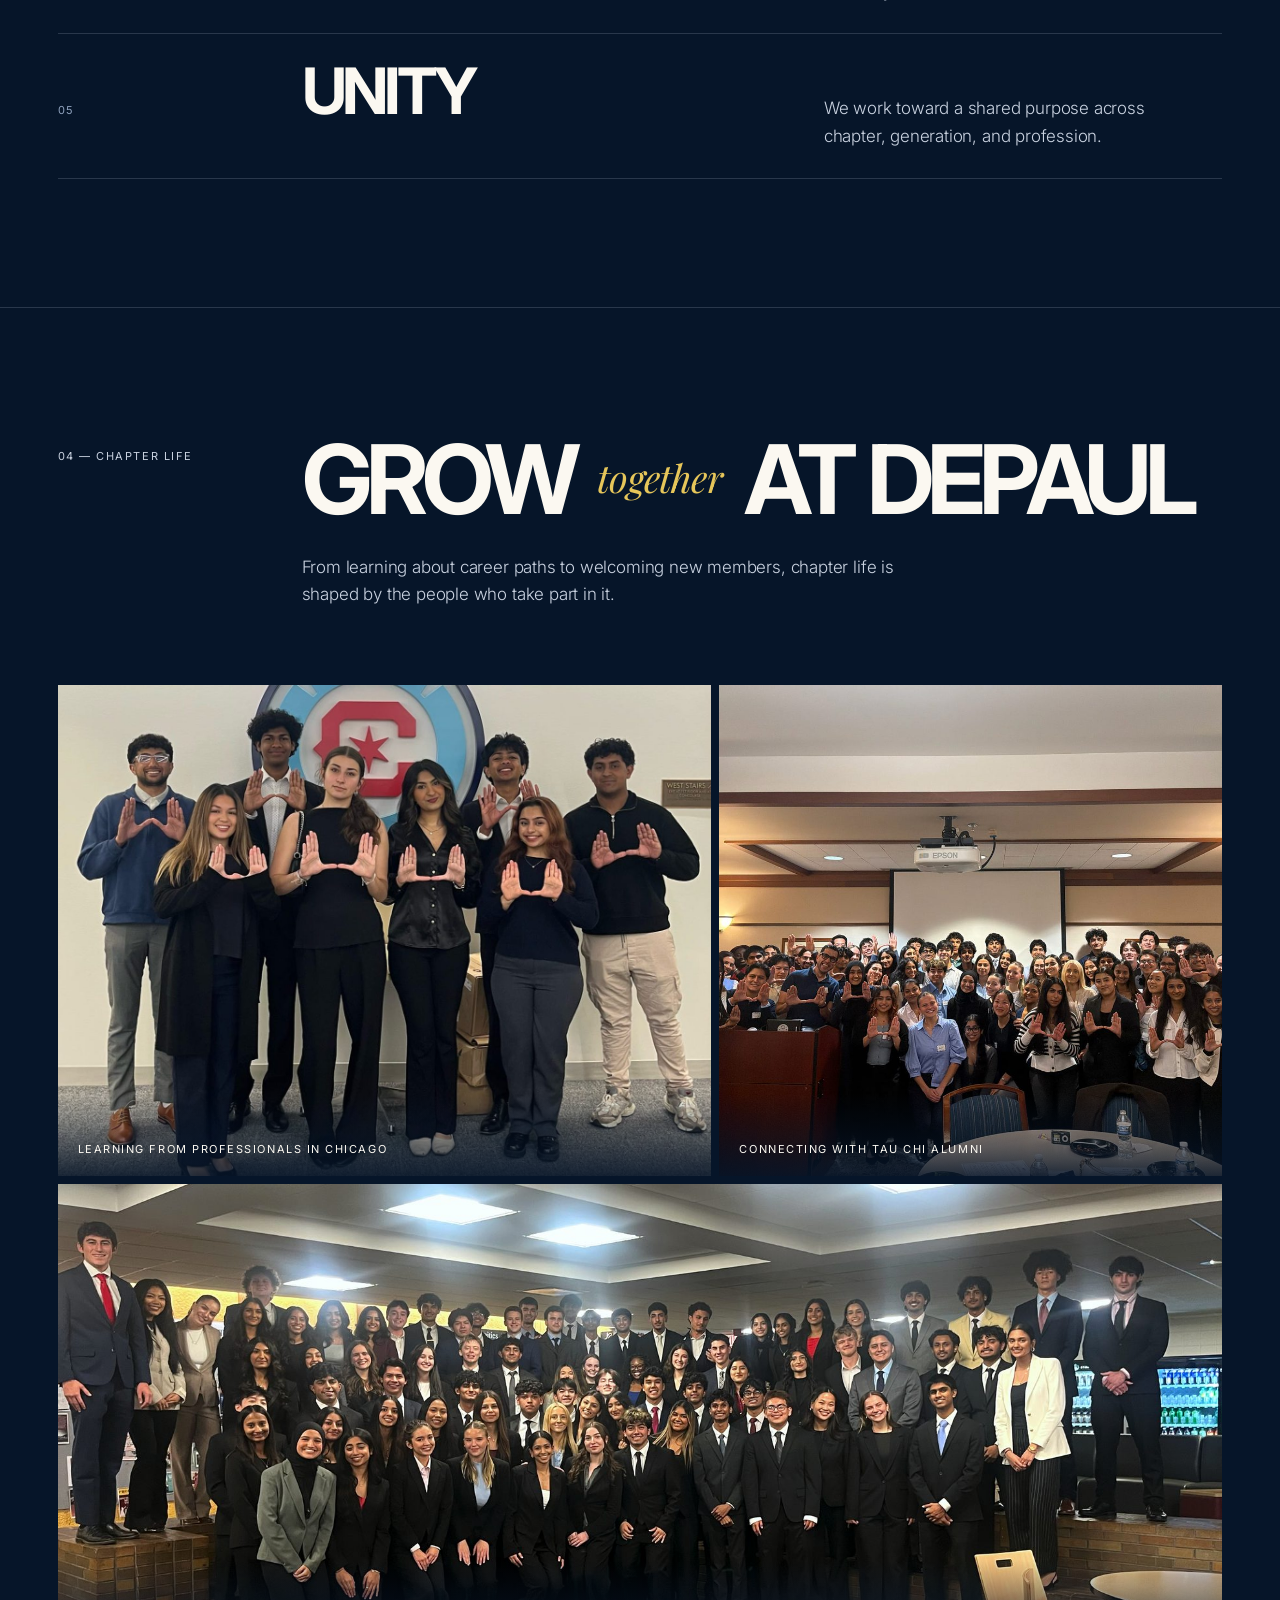
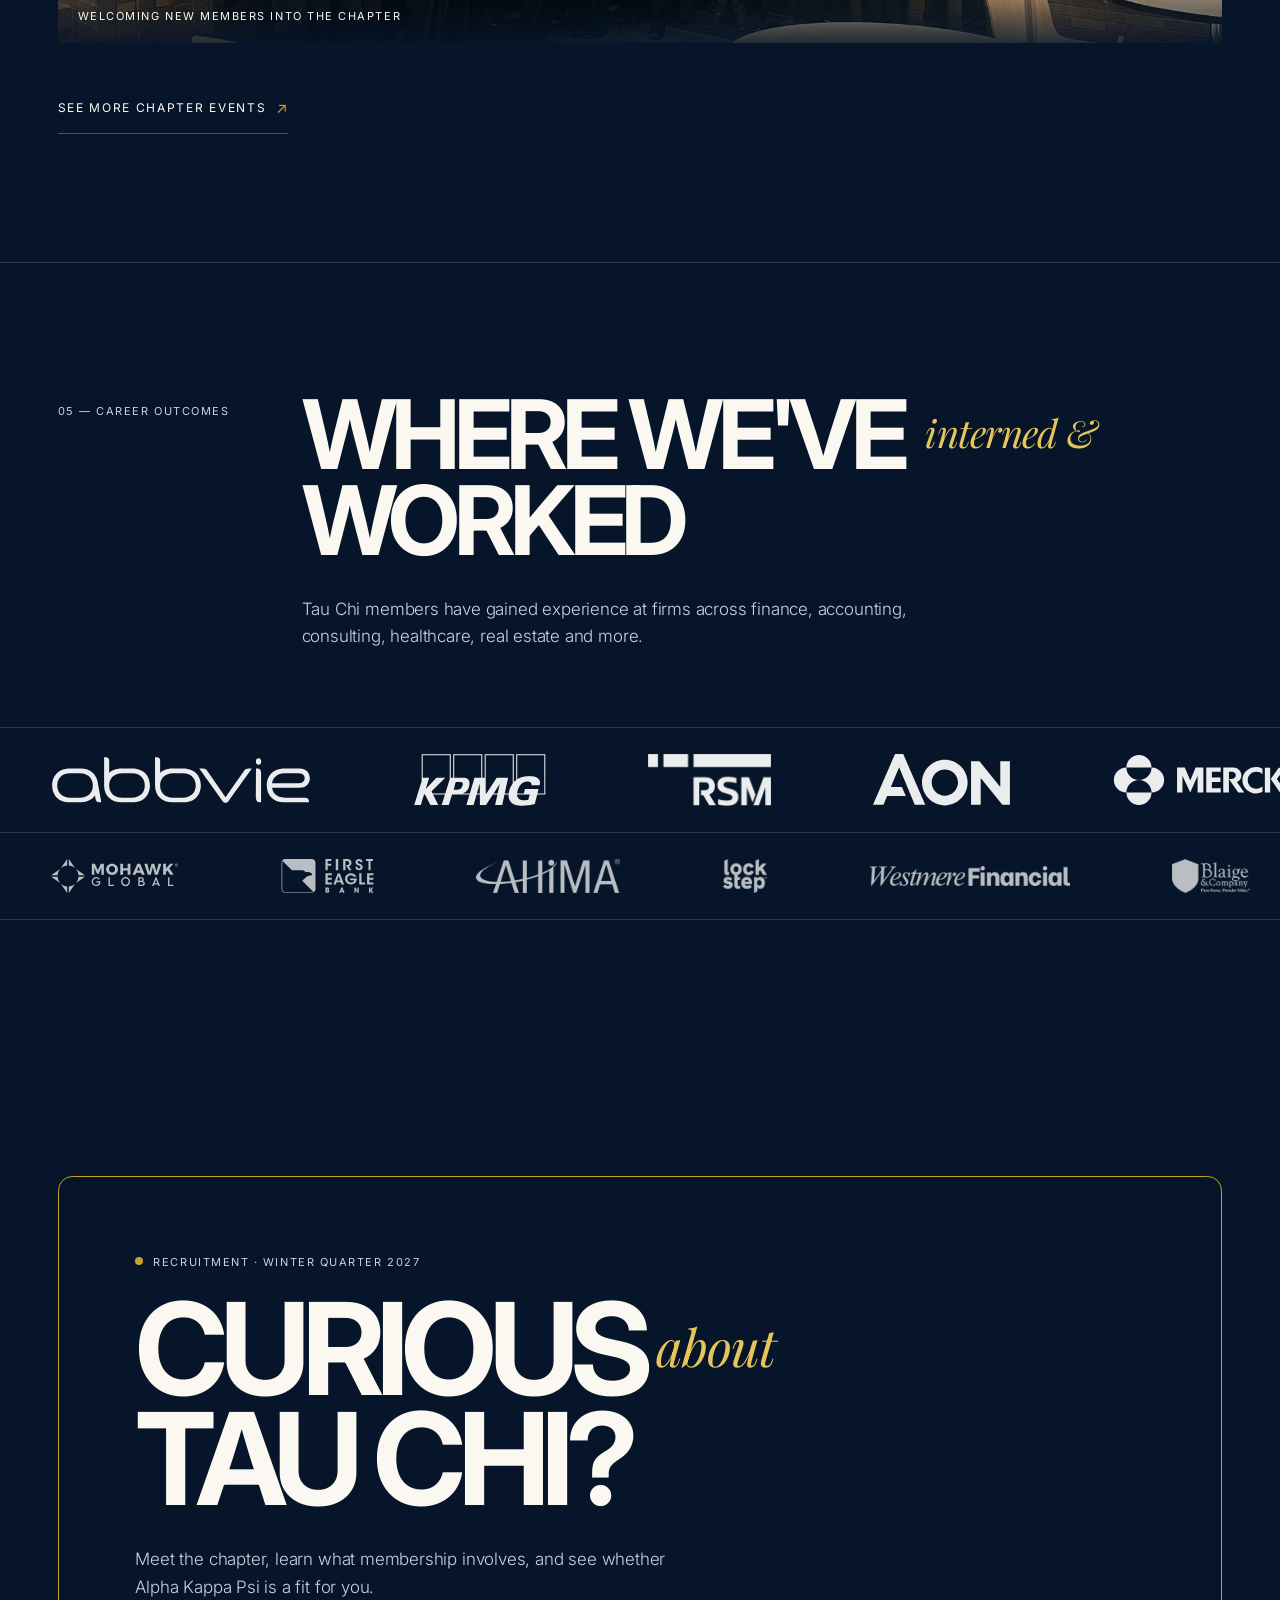
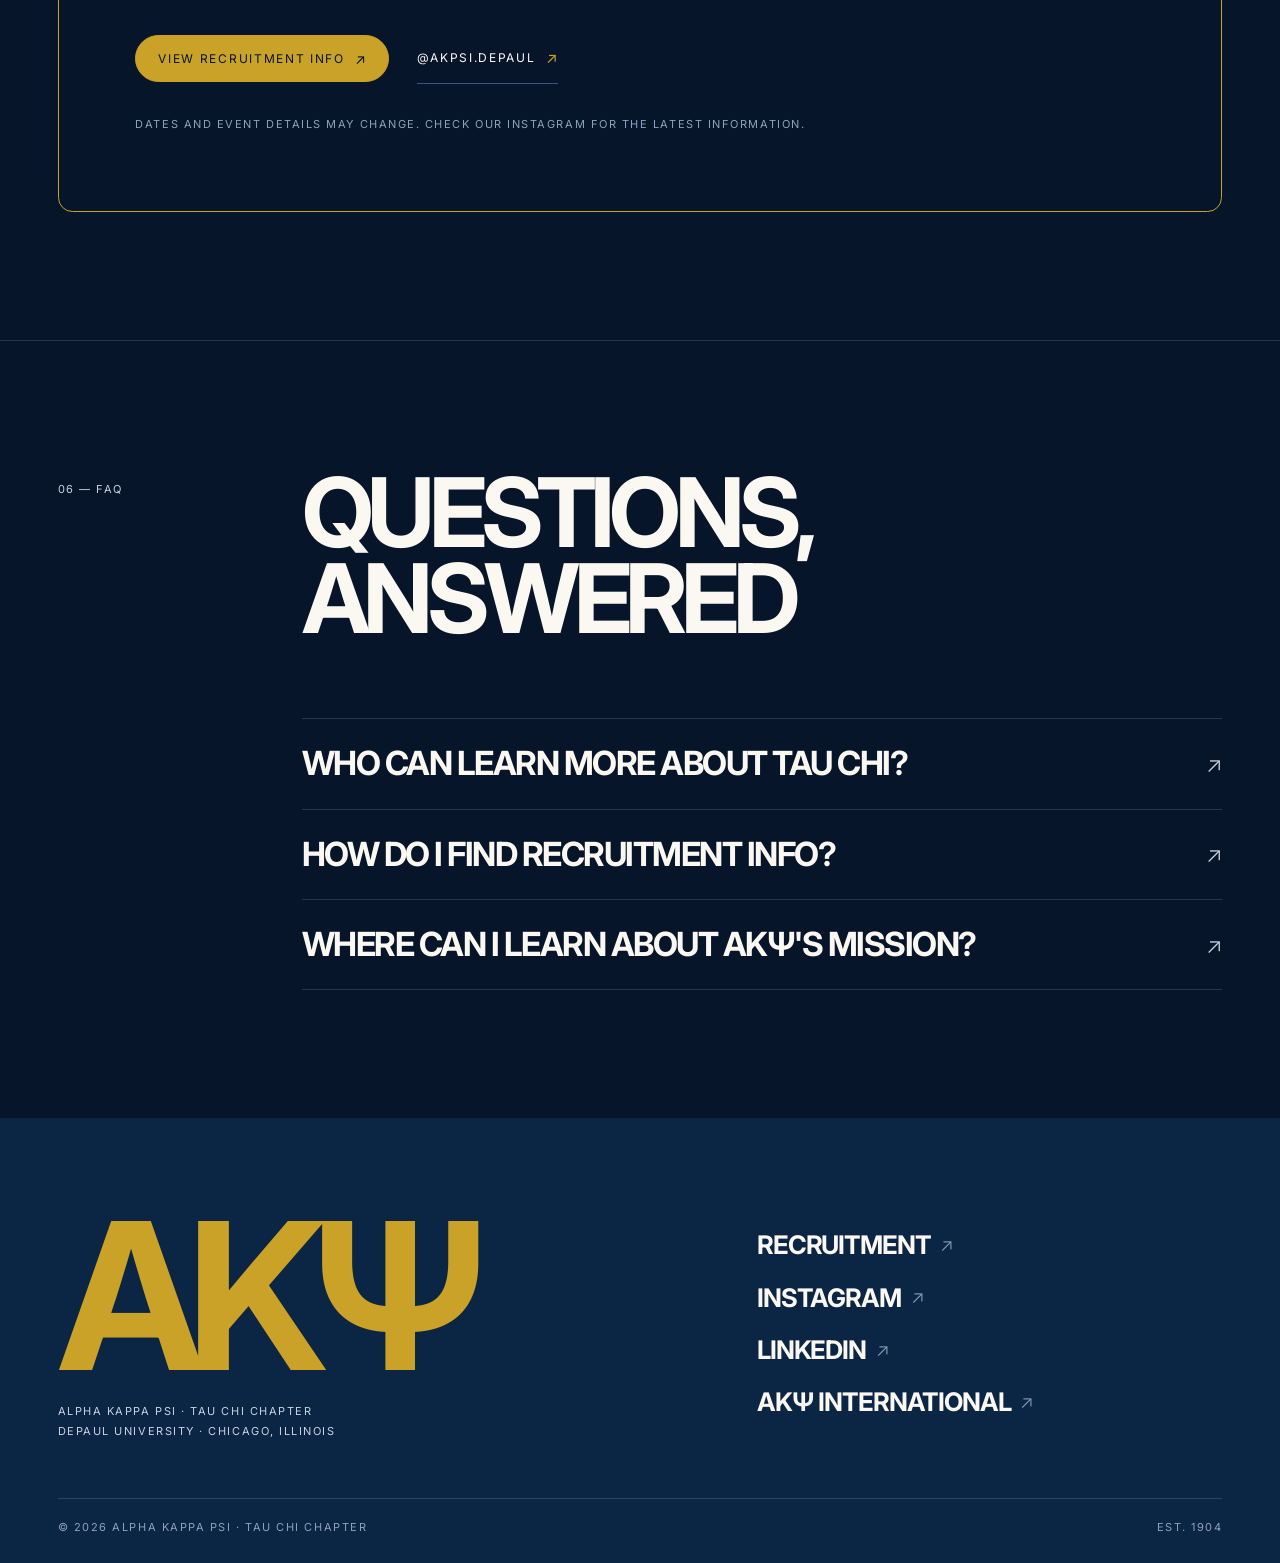
==== commit 8f5de2dc: "Add files via upload" ====
--- a/index.html
+++ b/index.html
@@ -26,7 +26,7 @@
   <link rel="preconnect" href="https://fonts.googleapis.com">
   <link rel="preconnect" href="https://fonts.gstatic.com" crossorigin>
   <link href="https://fonts.googleapis.com/css2?family=Inter:wght@300;400;700&family=Playfair+Display:ital,wght@1,400&display=swap" rel="stylesheet">
-  <link rel="stylesheet" href="css/style.css?v=18">
+  <link rel="stylesheet" href="css/style.css?v=19">
   <script>
     /* Intro plays once per browser session. */
     try { if (sessionStorage.getItem("introSeen")) document.documentElement.classList.add("intro-seen"); } catch (e) {}
@@ -146,7 +146,7 @@
 
   <section id="placements-section" class="rule">
     <div class="wrap">
-      <div class="sec-head section-head"><span class="label">05 — Career outcomes</span><h2>Where we've <em>interned &amp;</em> worked</h2><p>Tau Chi members have gained experience at firms across finance, accounting, consulting, healthcare, media and more.</p></div>
+      <div class="sec-head section-head"><span class="label">05 — Career outcomes</span><h2>Where we've <em>interned &amp;</em> worked</h2><p>Tau Chi members have gained experience at firms across finance, accounting, consulting, healthcare, real estate and more.</p></div>
     </div>
     <div id="placements"></div>
   </section>
@@ -197,8 +197,8 @@
     </div>
   </footer>
 
-  <script src="data/site-data.js?v=6"></script>
-  <script src="js/main.js?v=5"></script>
+  <script src="data/site-data.js?v=7"></script>
+  <script src="js/main.js?v=6"></script>
   <script src="js/congrats.js?v=3"></script>
 </body>
 </html>
--- a/css/style.css
+++ b/css/style.css
@@ -442,3 +442,21 @@
 .value { grid-template-columns: 220px minmax(0, 1.25fr) minmax(0, 1fr); }
 @media (max-width: 820px) { .value { grid-template-columns: 1fr; } }
 .value h3 { font-size: clamp(36px, 5vw, 80px); }
+
+/* ---------- Company logos strip ---------- */
+.marquee-set { align-items: center; }
+.marquee .marquee-set span.logo-item {
+  display: inline-flex; align-items: center; justify-content: center; padding: 26px 0; margin: 0 clamp(28px, 4vw, 56px);
+  font-size: 0; color: transparent;
+}
+.marquee .marquee-set span.logo-item::after { content: none; display: none; }
+.logo-item img {
+  display: block; height: 34px; width: auto; max-width: 200px; object-fit: contain;
+  filter: brightness(0) invert(1); opacity: .72; transition: opacity .3s ease;
+}
+.marquee.featured .logo-item img { height: 52px; max-width: 260px; opacity: .92; }
+.logo-item:hover img { opacity: 1; }
+@media (max-width: 700px) {
+  .logo-item img { height: 26px; max-width: 140px; }
+  .marquee.featured .logo-item img { height: 38px; max-width: 180px; }
+}
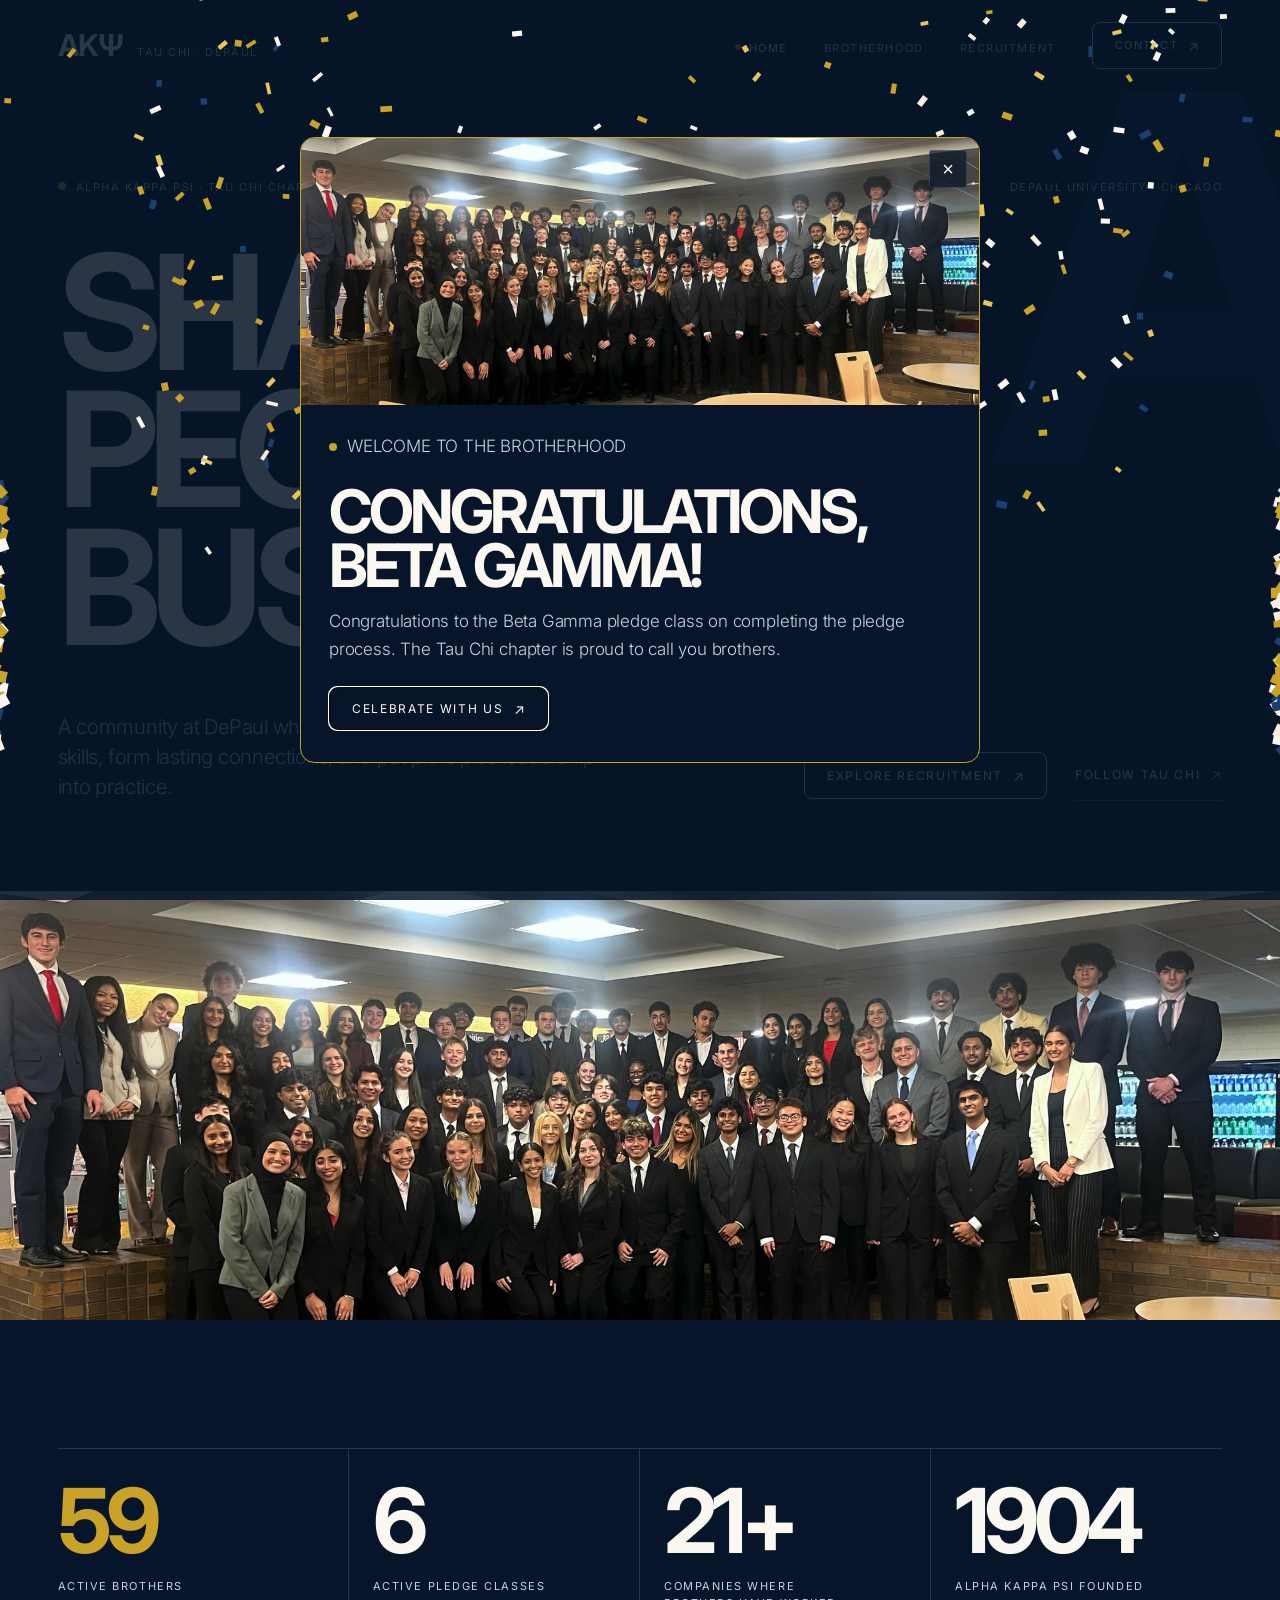
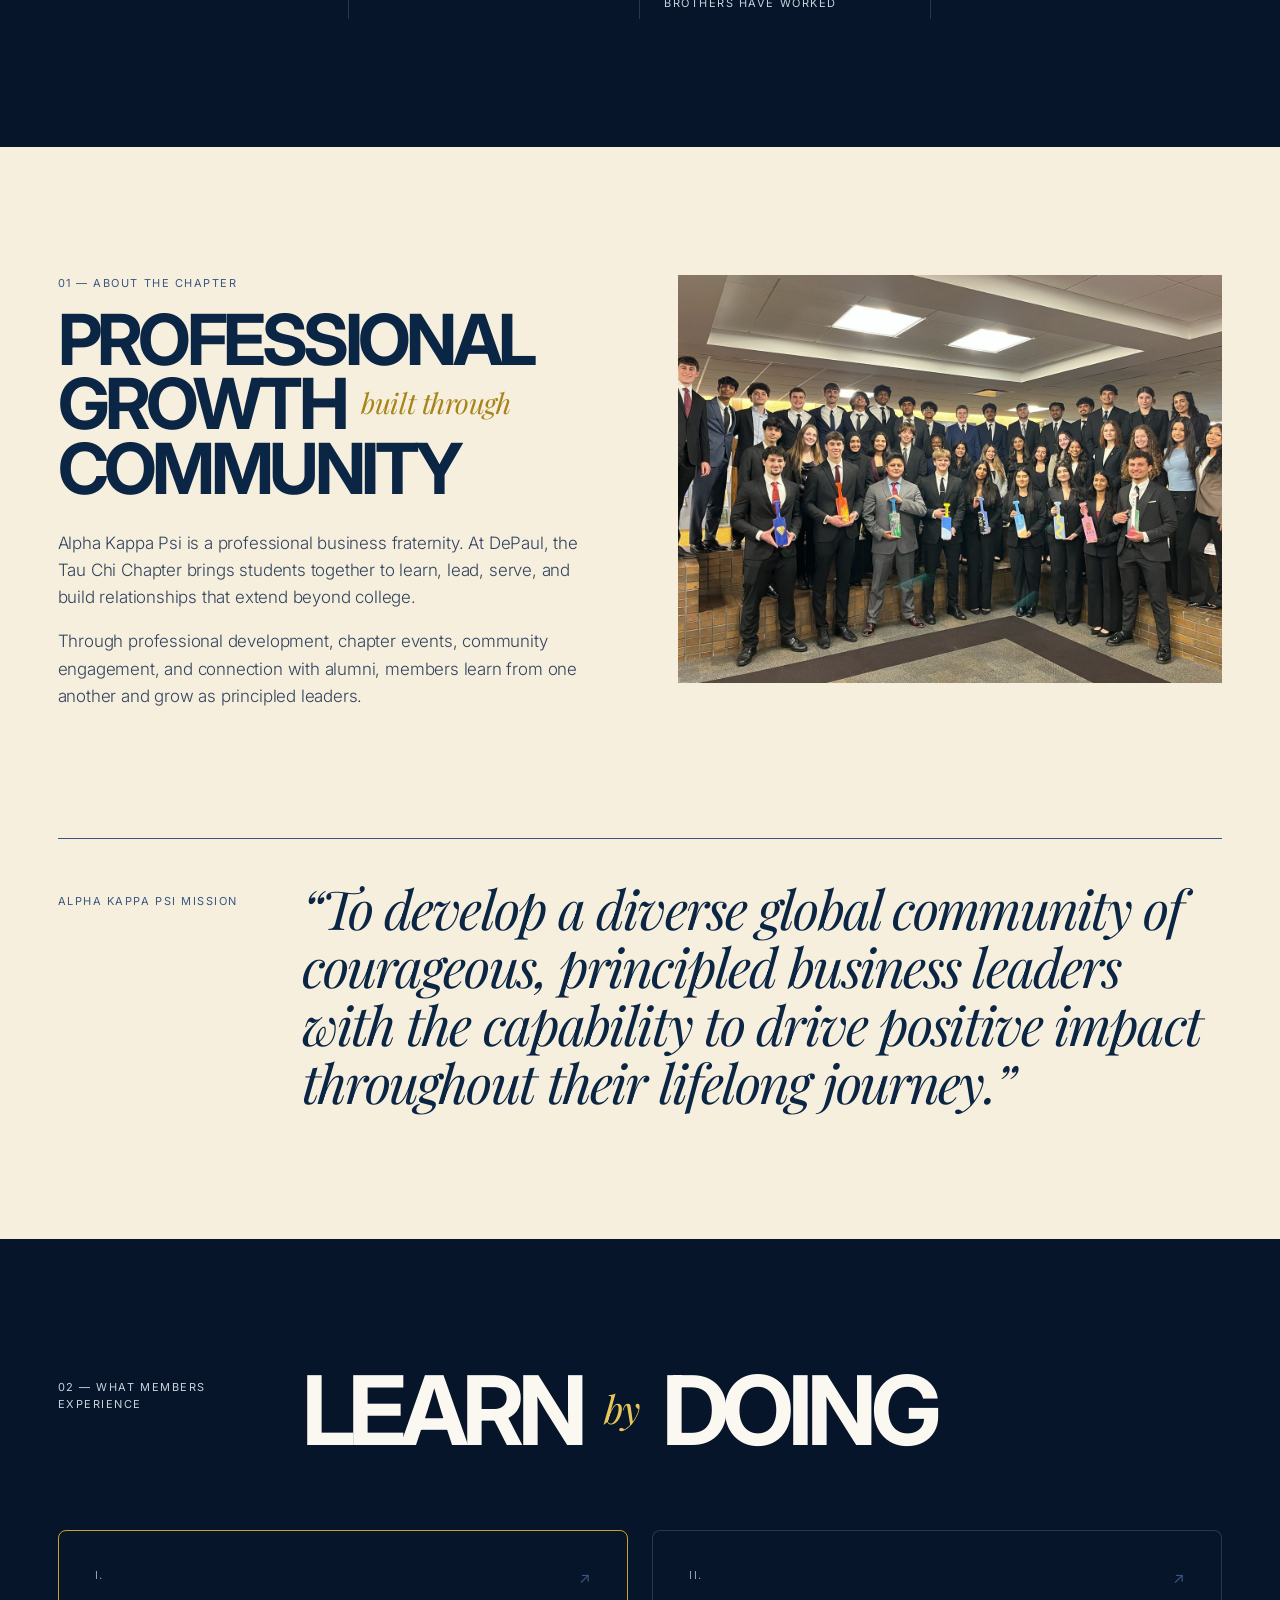
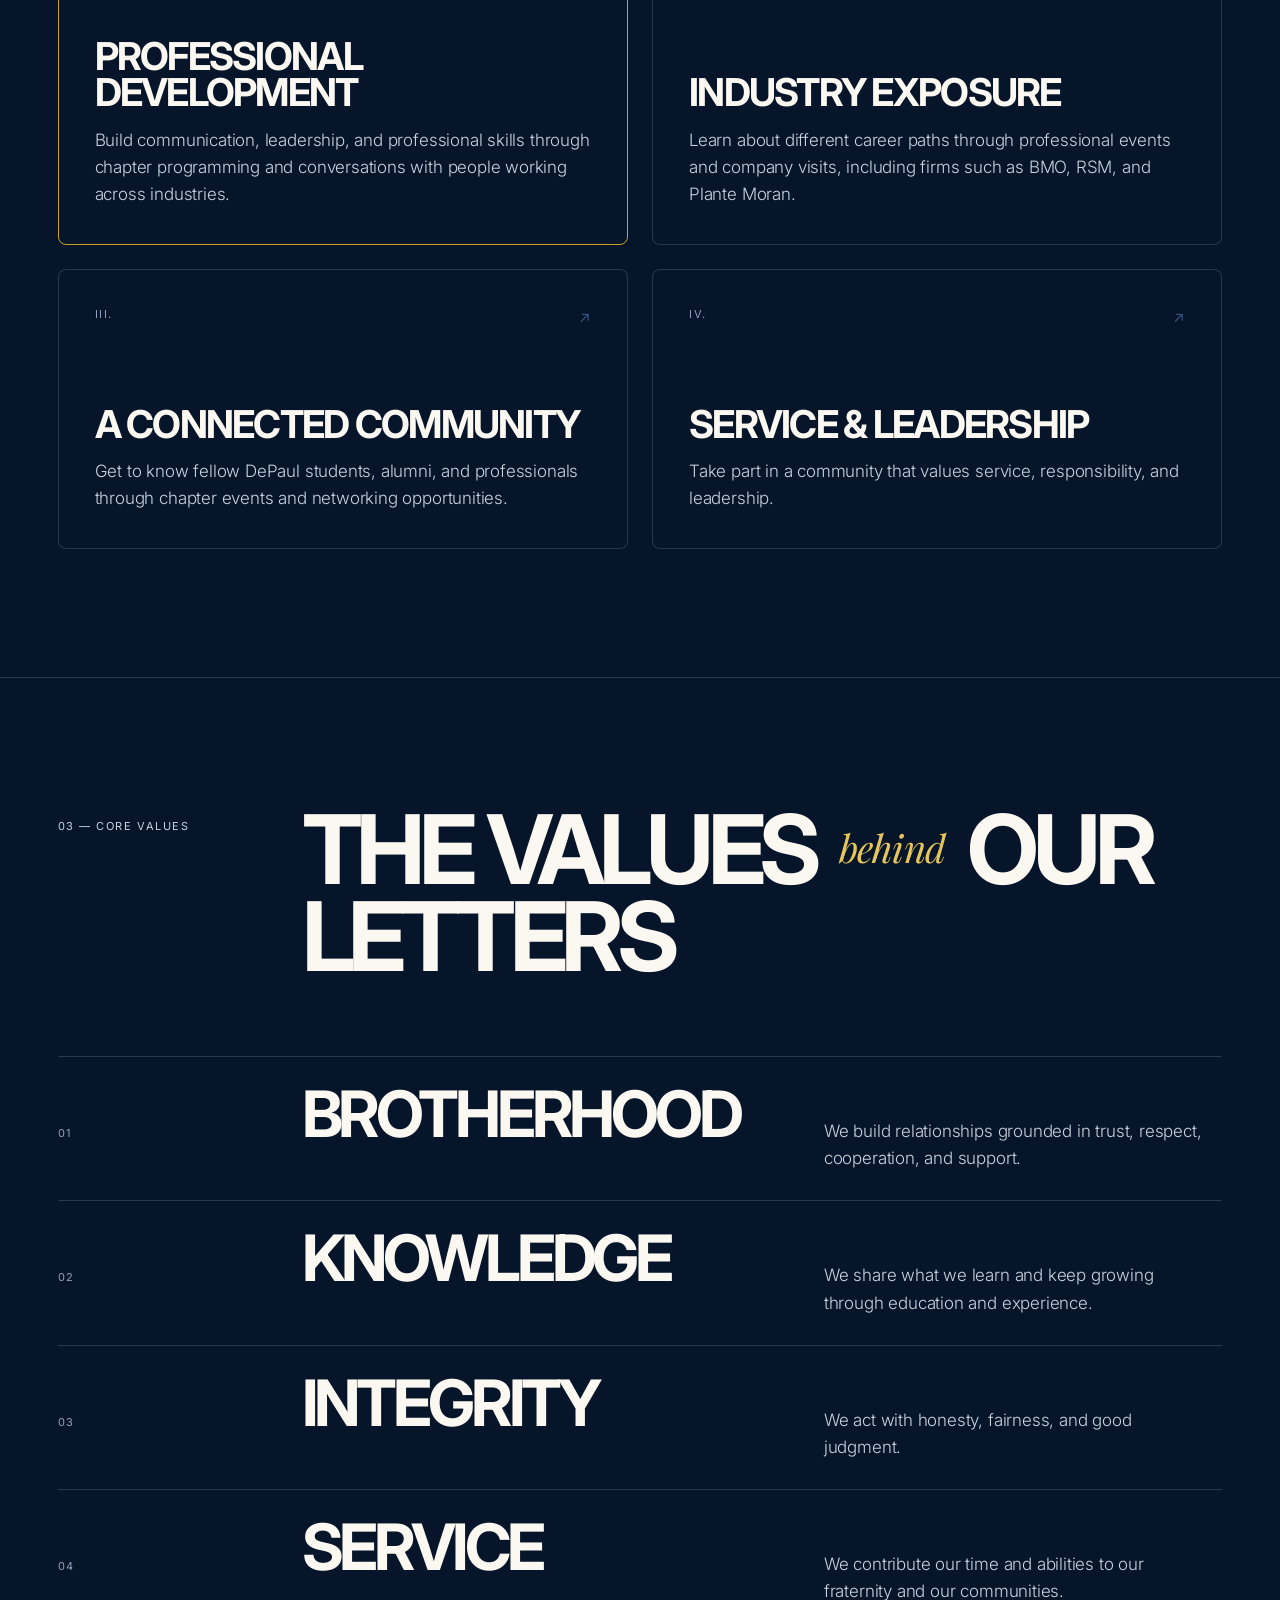
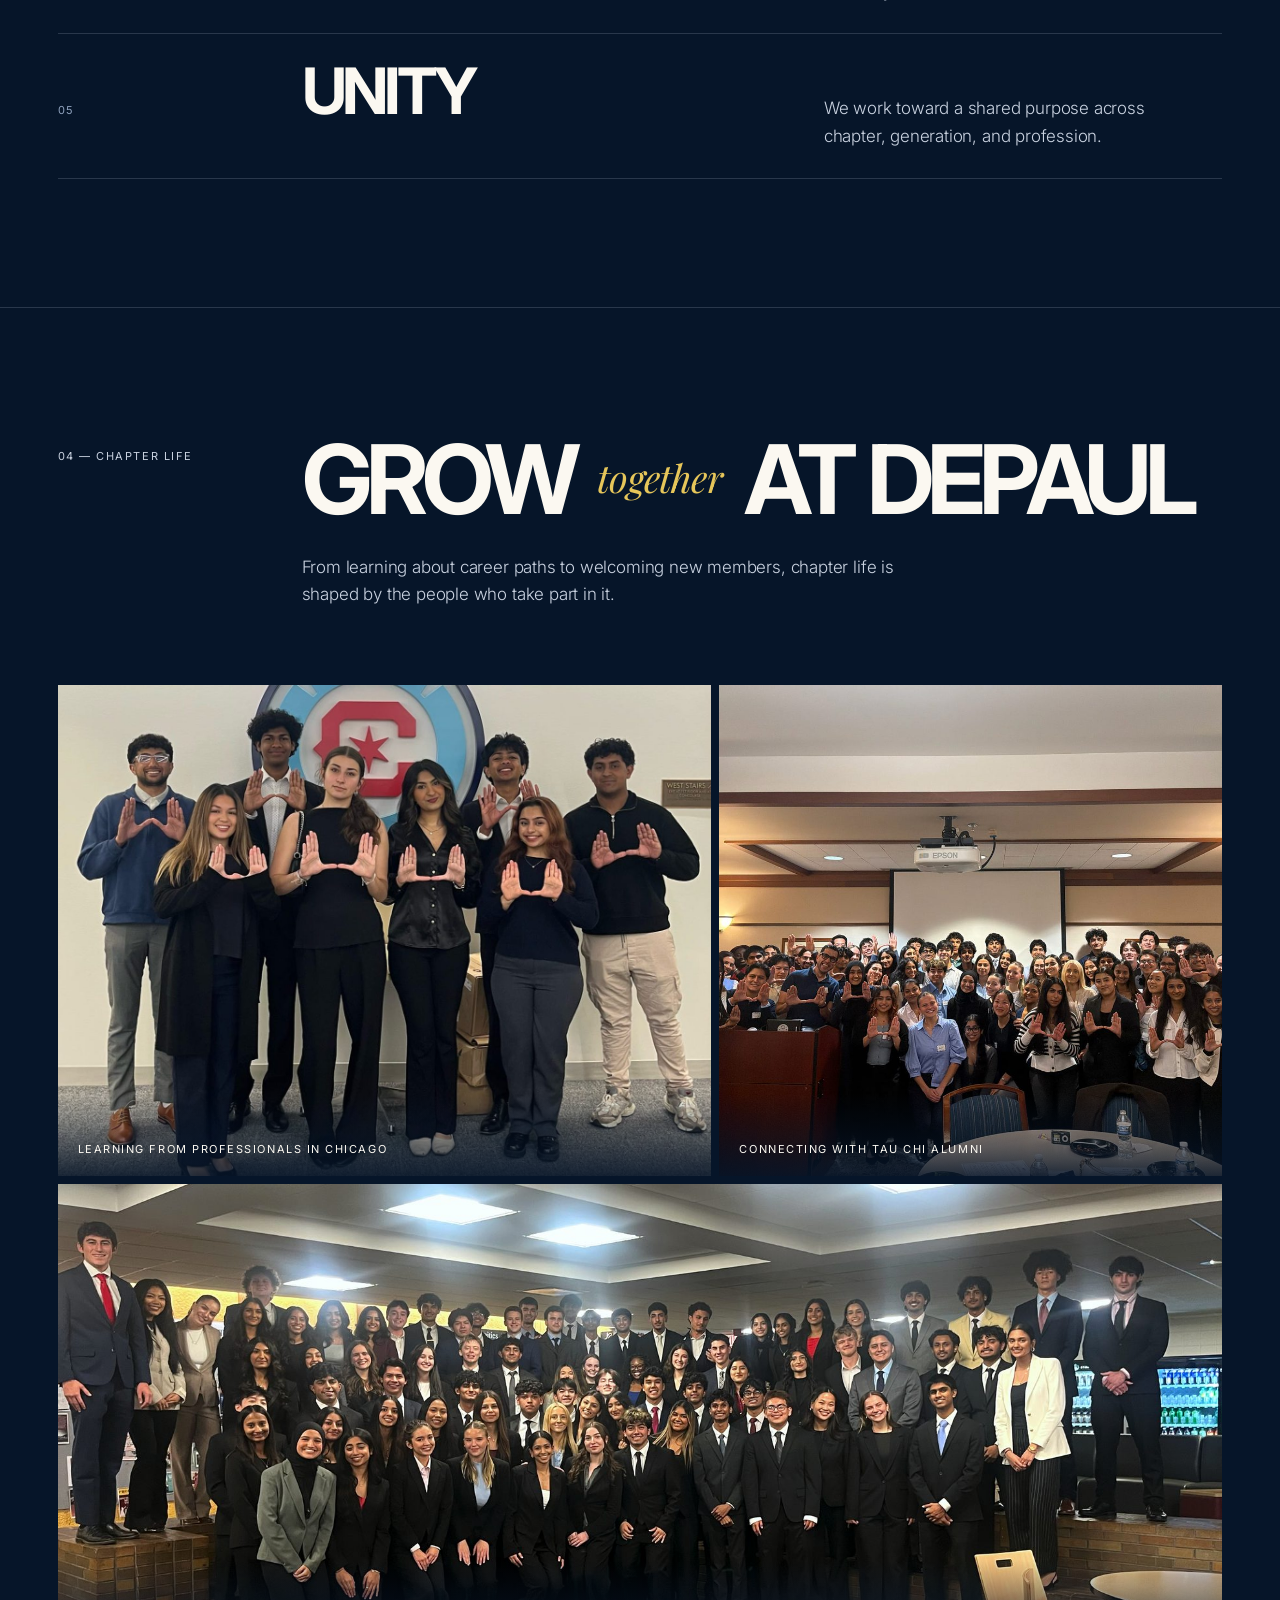
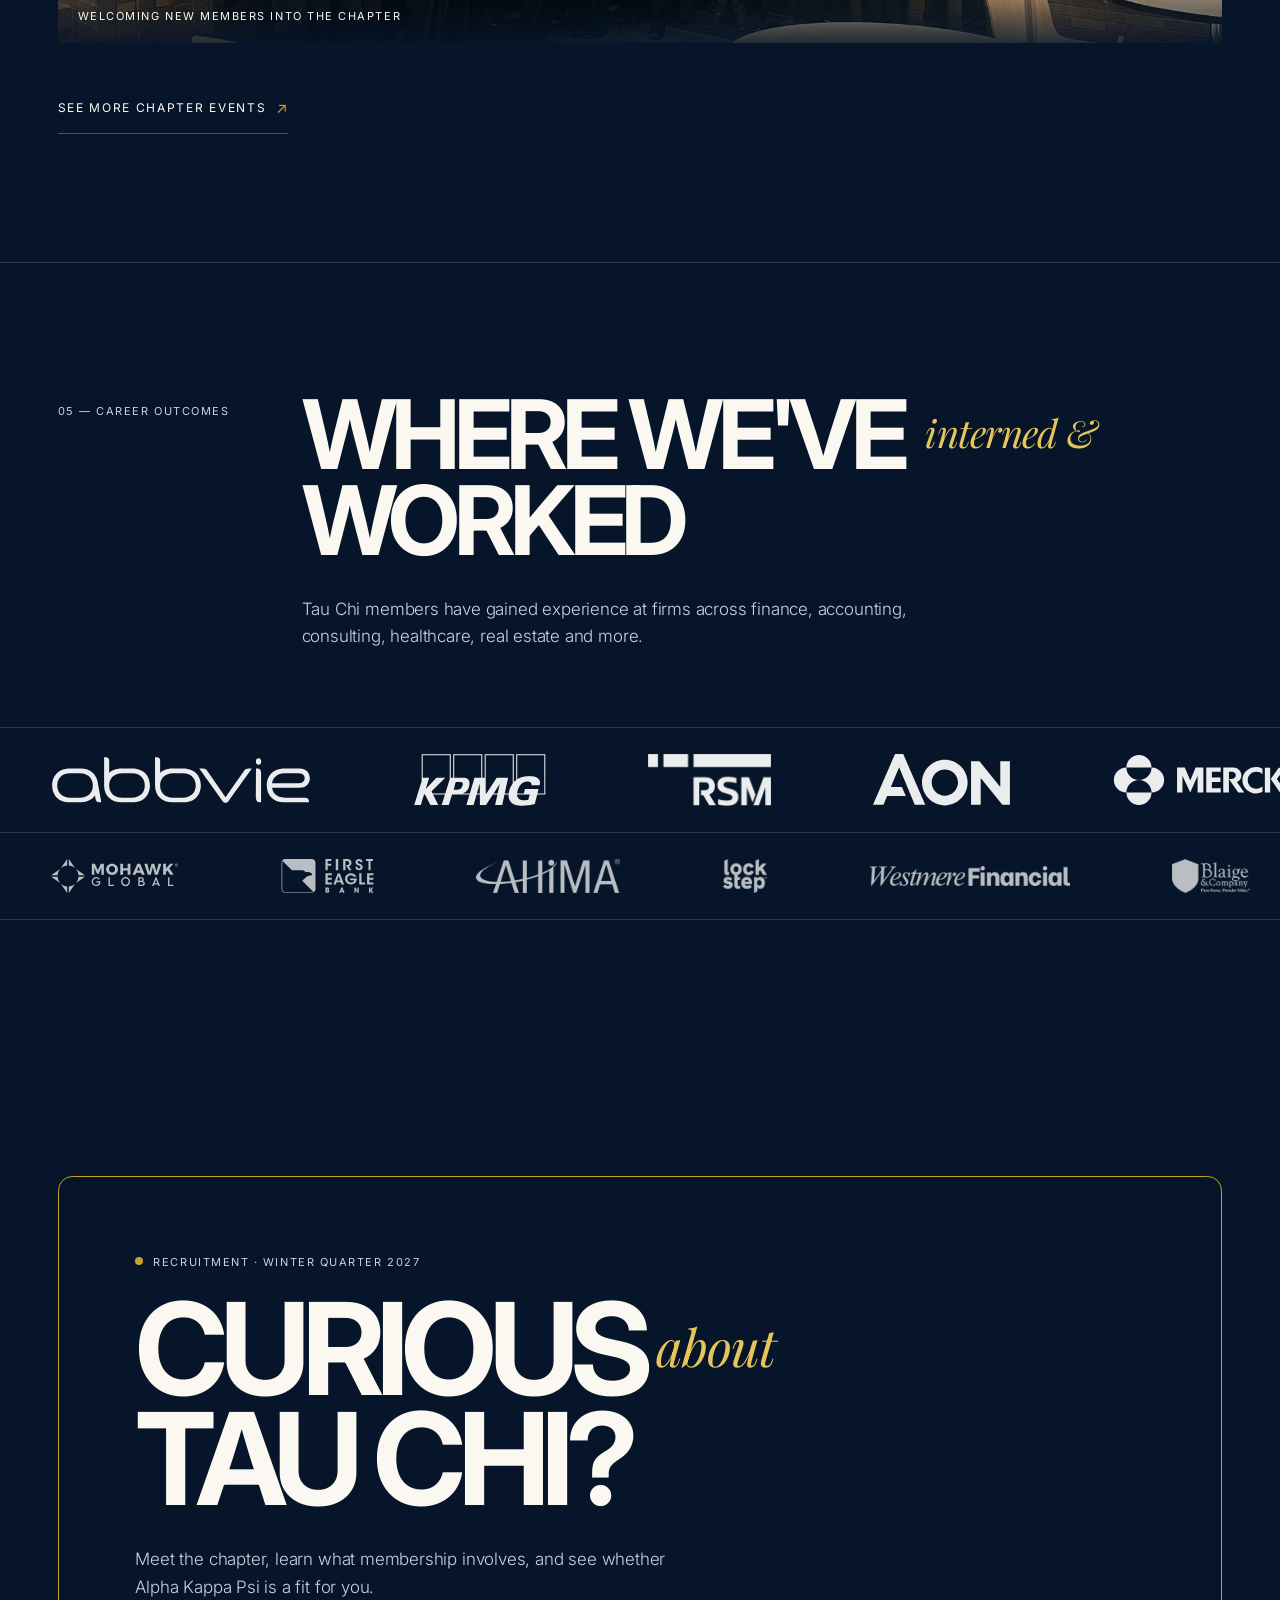
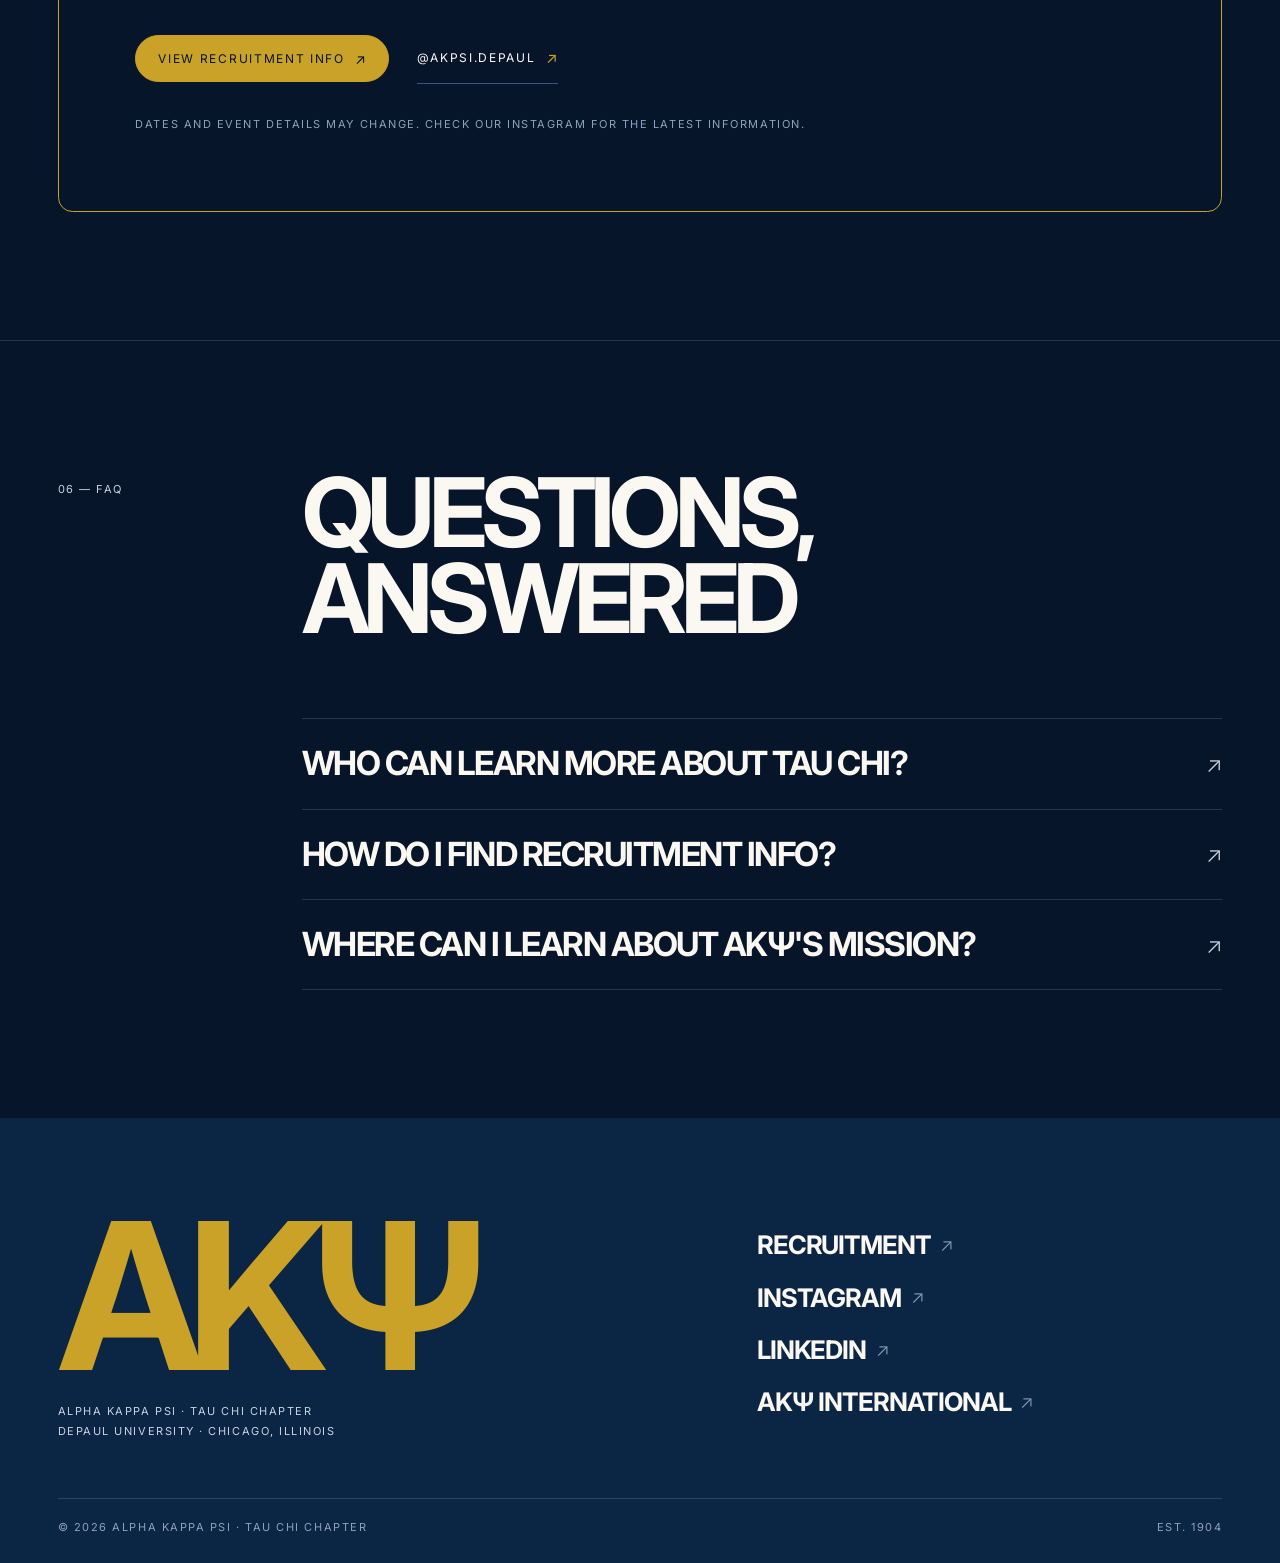
==== commit fa77df82: "Add files via upload" ====
--- a/index.html
+++ b/index.html
@@ -197,7 +197,7 @@
     </div>
   </footer>
 
-  <script src="data/site-data.js?v=7"></script>
+  <script src="data/site-data.js?v=8"></script>
   <script src="js/main.js?v=6"></script>
   <script src="js/congrats.js?v=3"></script>
 </body>
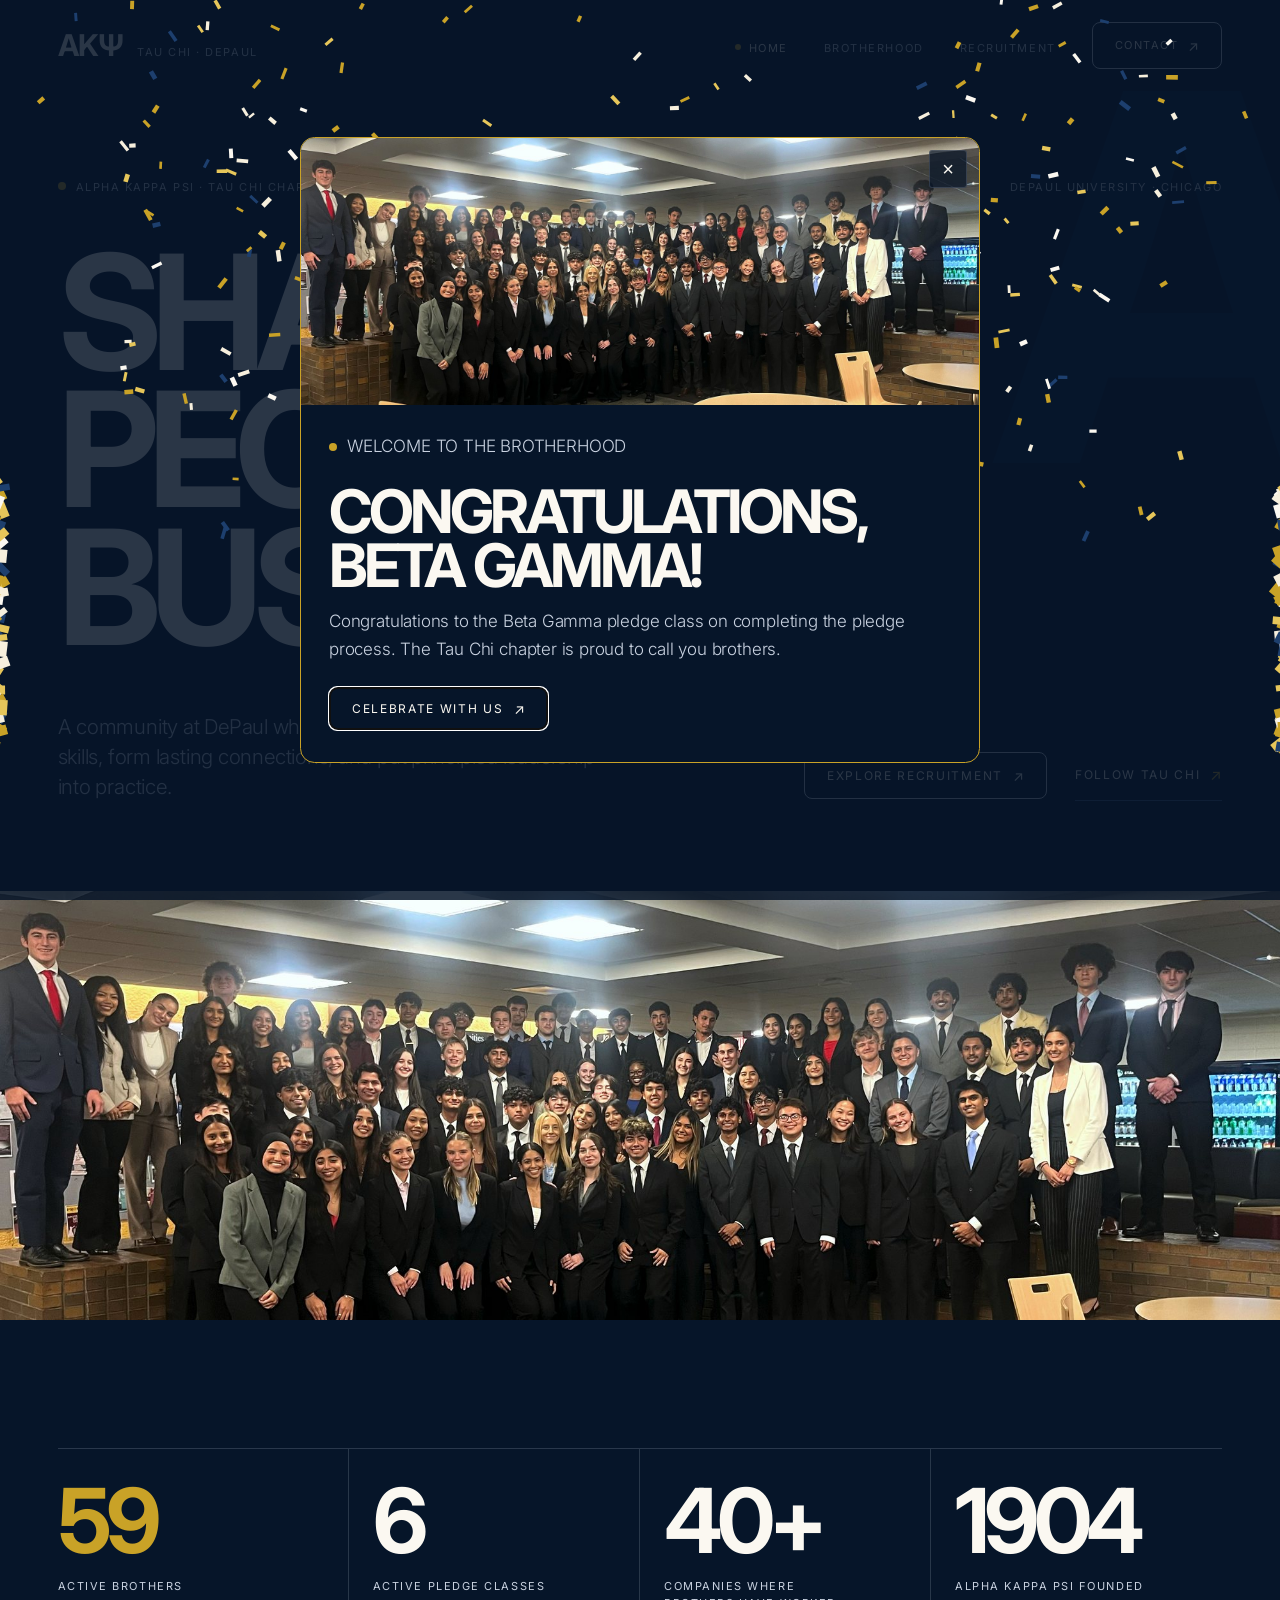
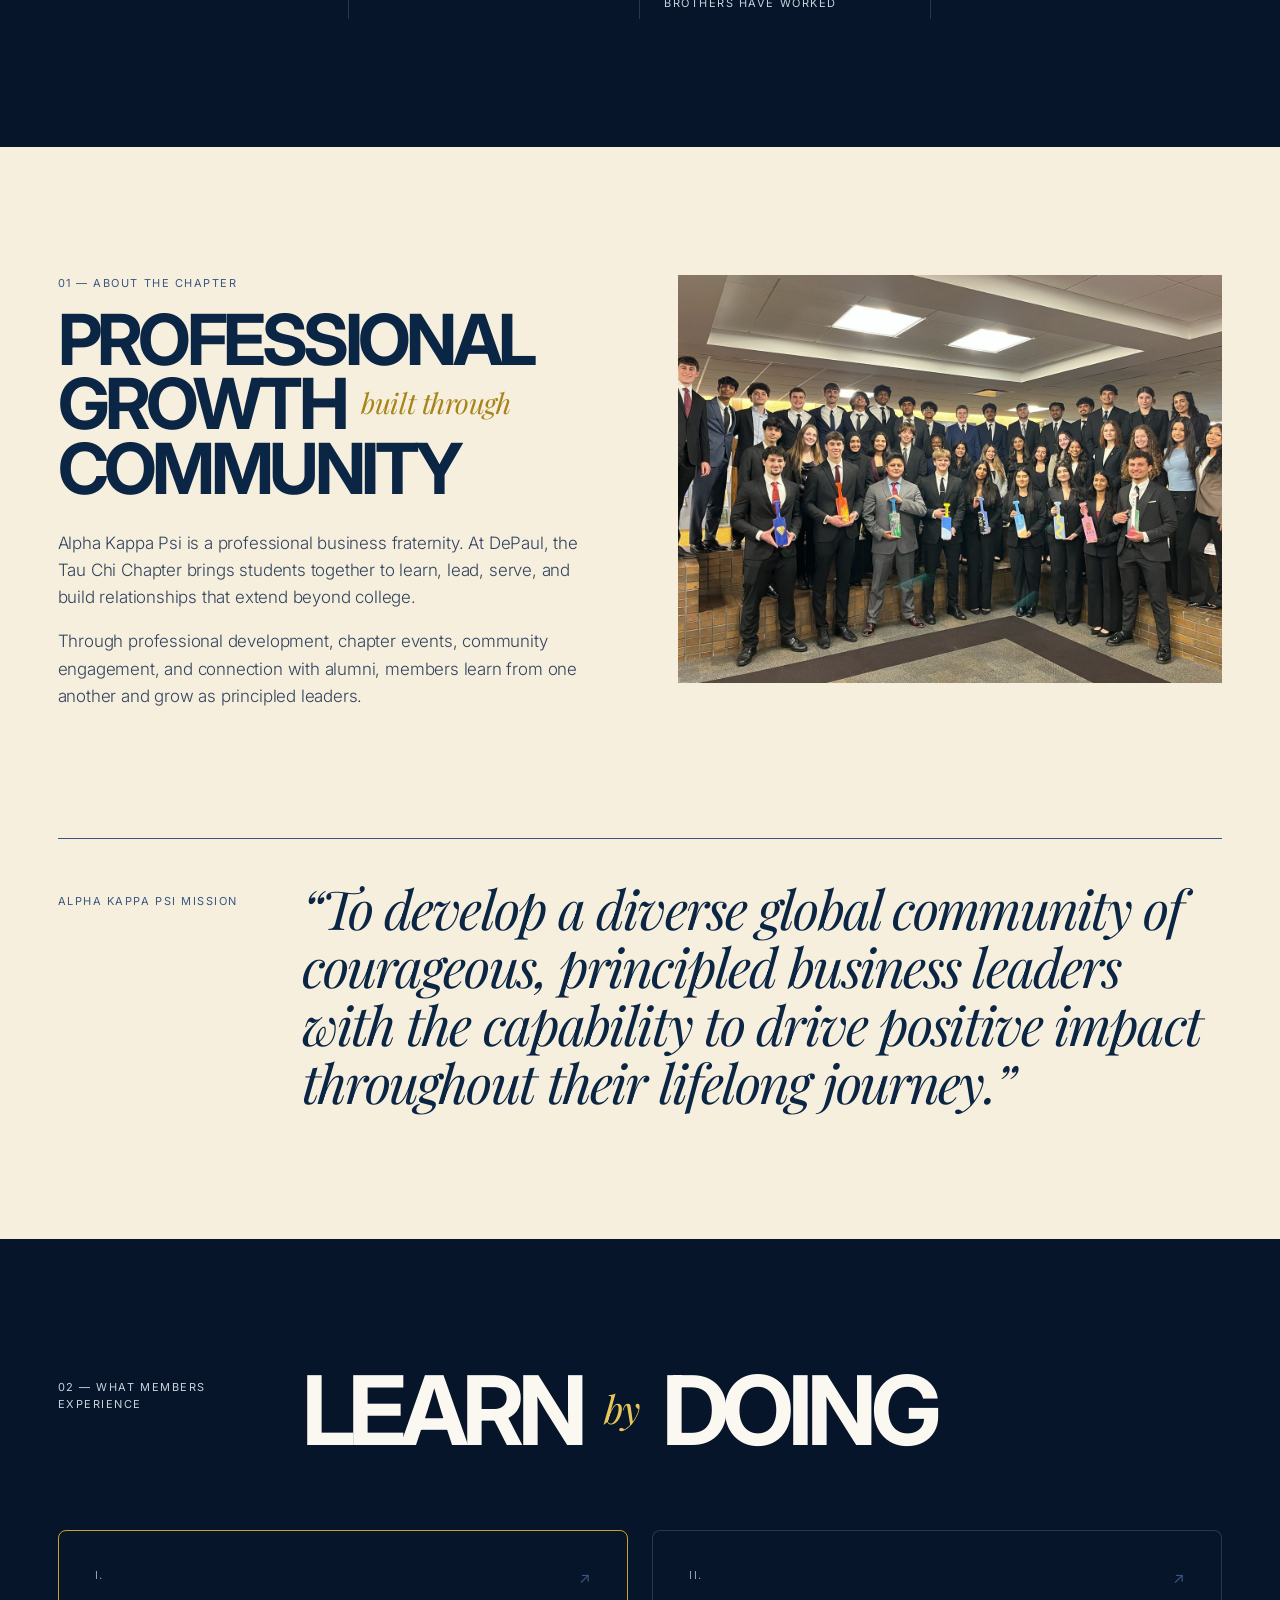
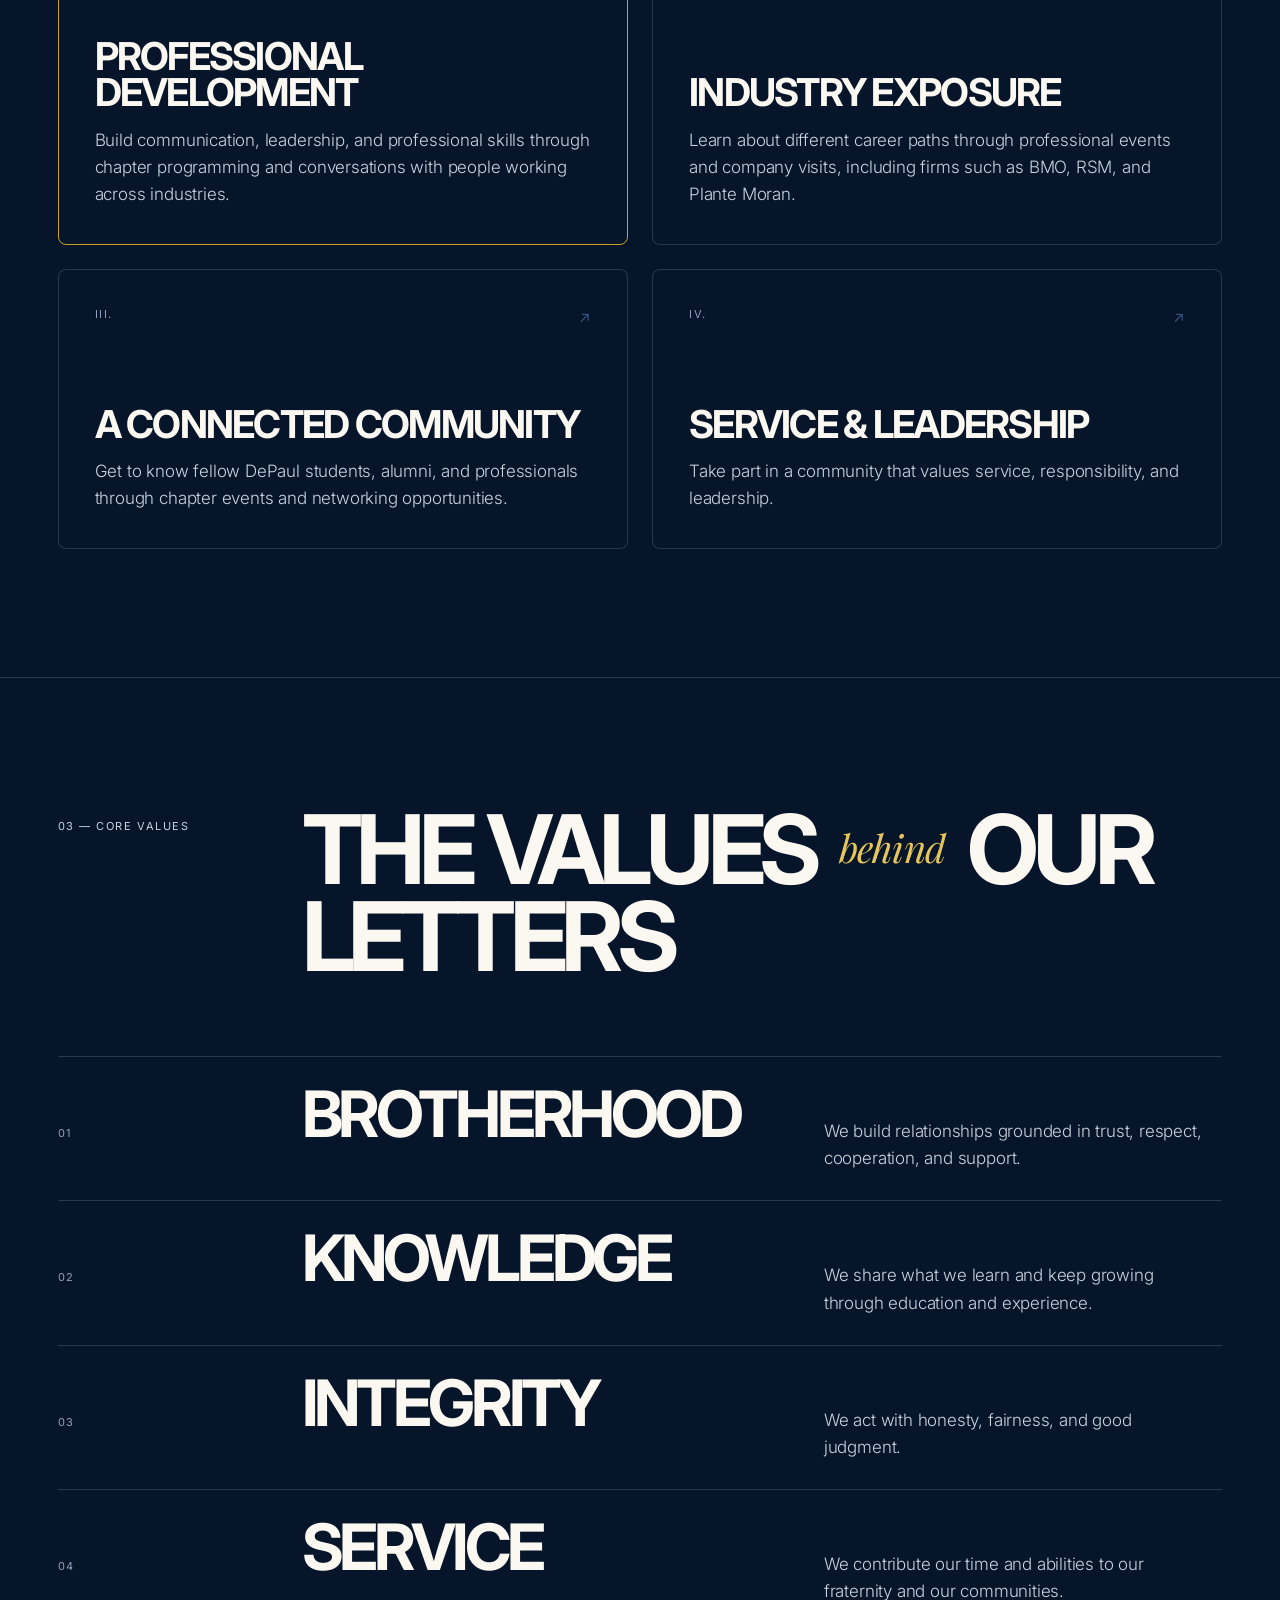
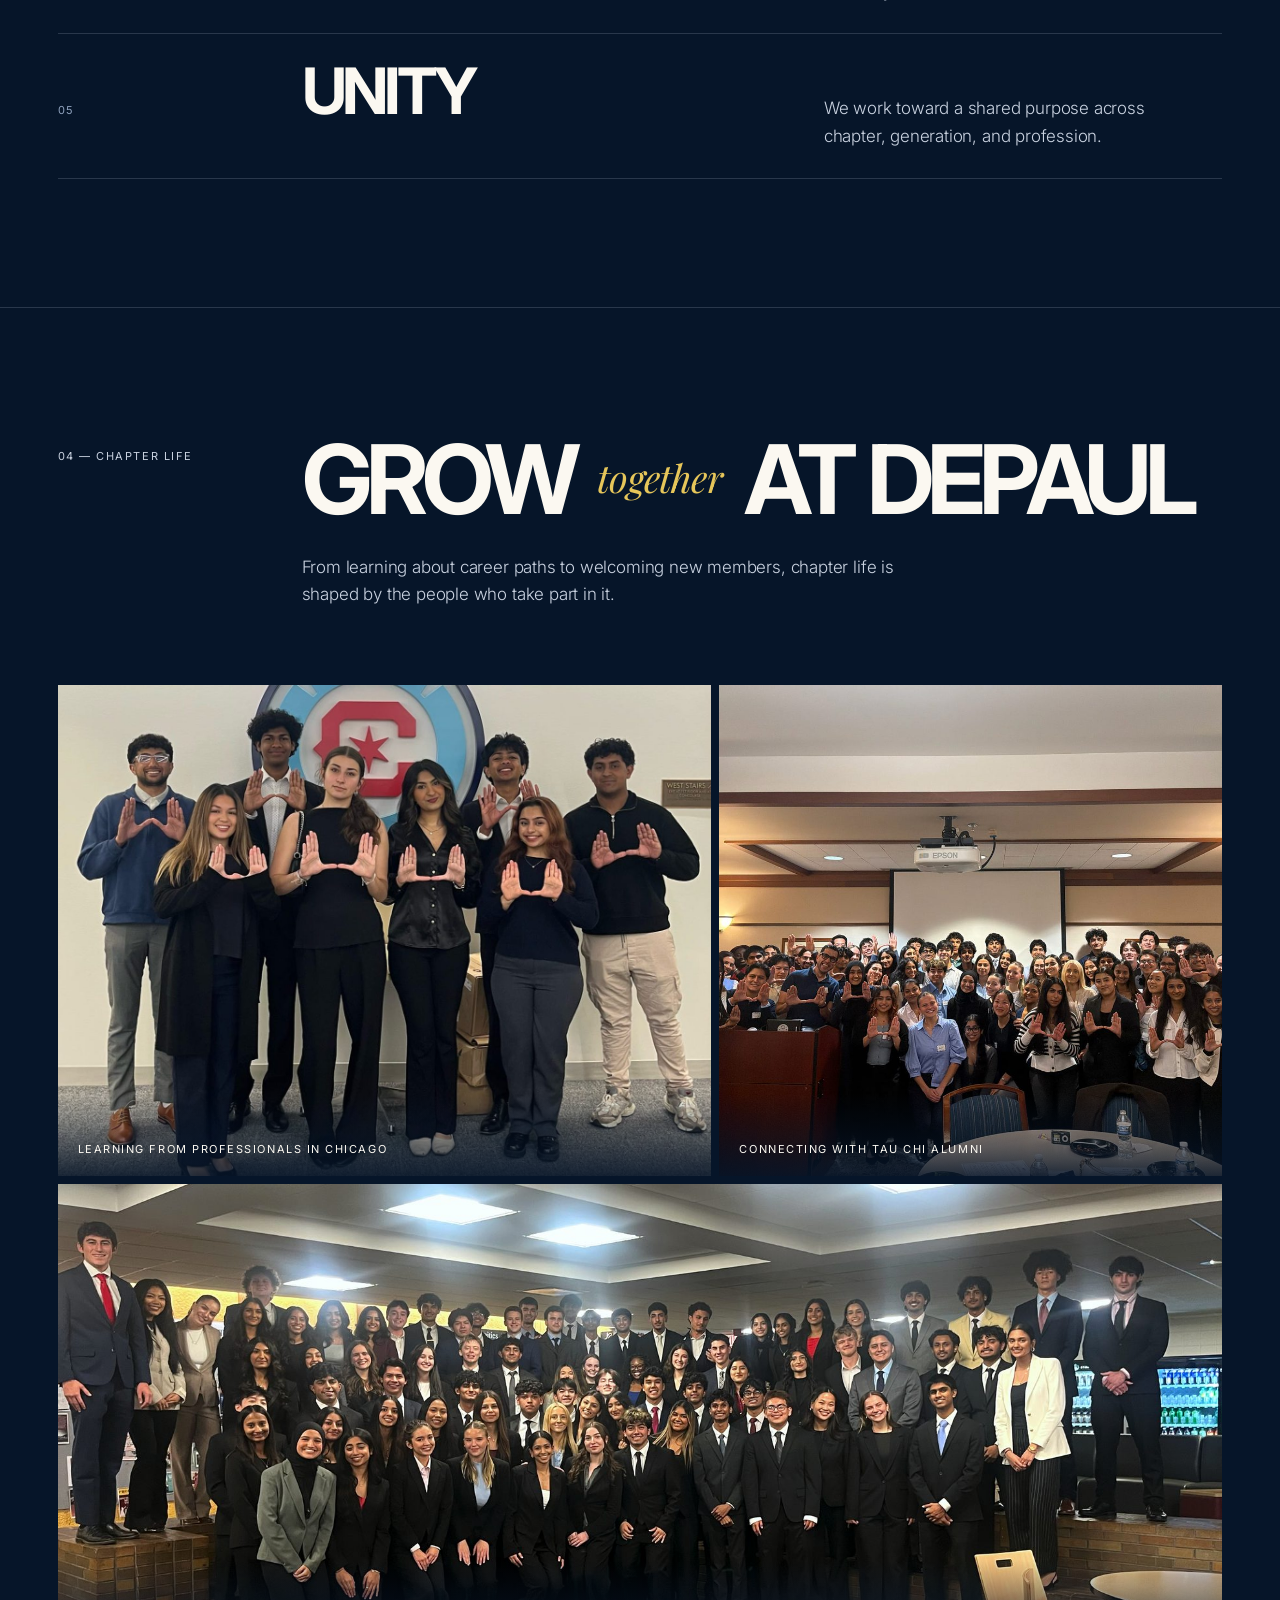
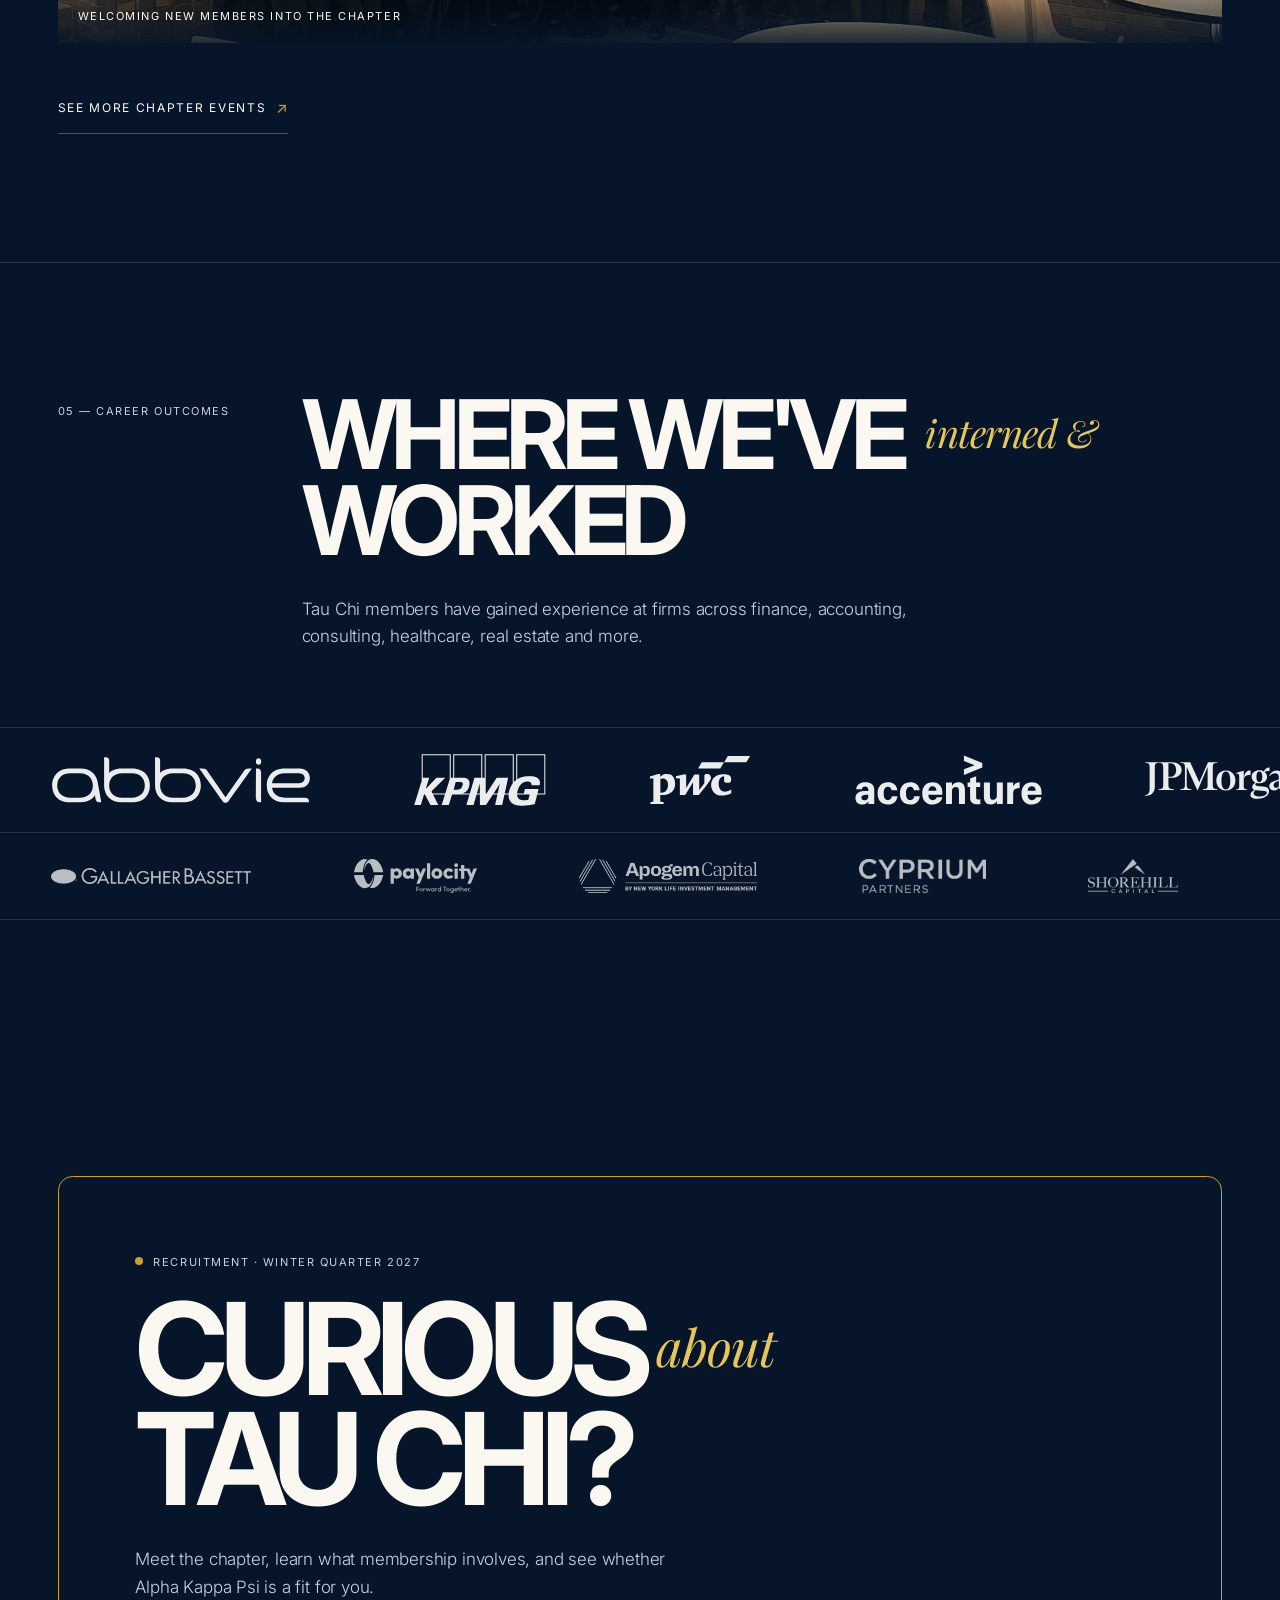
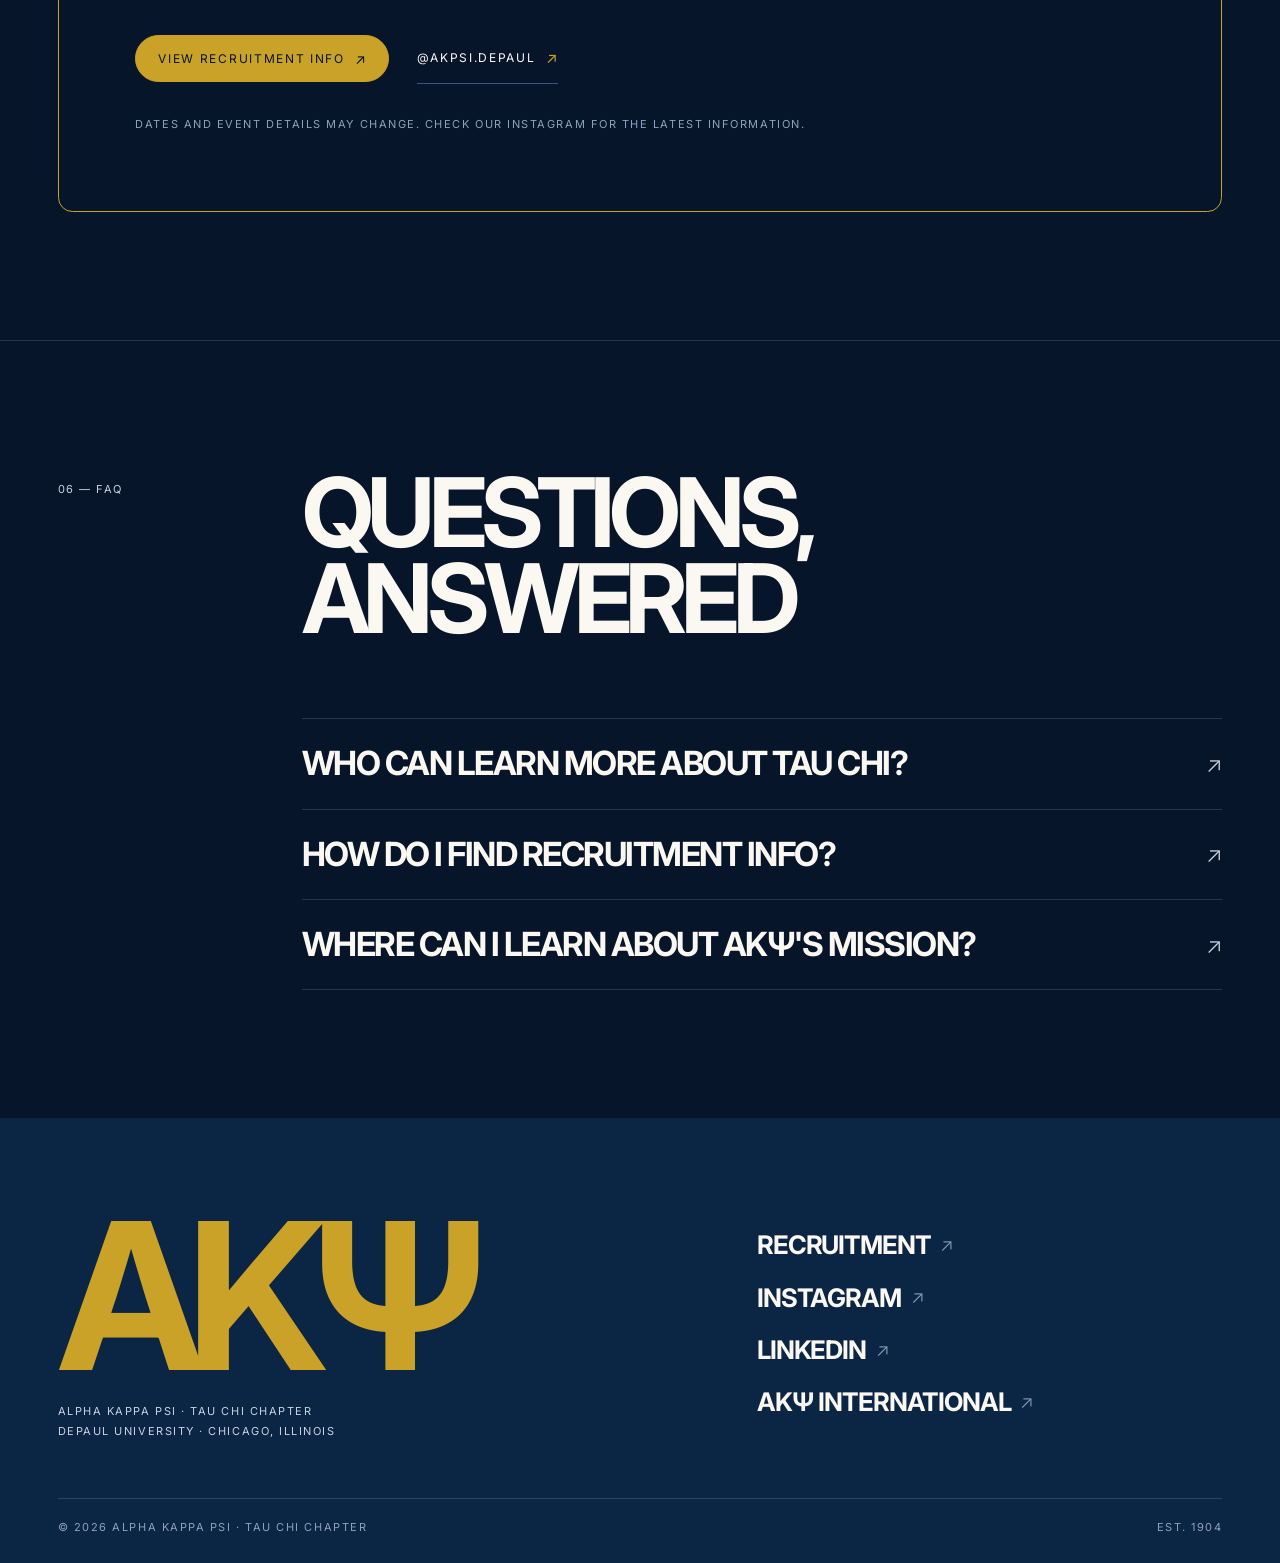
==== commit 6e005b9e: "Add files via upload" ====
--- a/index.html
+++ b/index.html
@@ -26,7 +26,7 @@
   <link rel="preconnect" href="https://fonts.googleapis.com">
   <link rel="preconnect" href="https://fonts.gstatic.com" crossorigin>
   <link href="https://fonts.googleapis.com/css2?family=Inter:wght@300;400;700&family=Playfair+Display:ital,wght@1,400&display=swap" rel="stylesheet">
-  <link rel="stylesheet" href="css/style.css?v=19">
+  <link rel="stylesheet" href="css/style.css?v=20">
   <script>
     /* Intro plays once per browser session. */
     try { if (sessionStorage.getItem("introSeen")) document.documentElement.classList.add("intro-seen"); } catch (e) {}
@@ -197,7 +197,7 @@
     </div>
   </footer>
 
-  <script src="data/site-data.js?v=8"></script>
+  <script src="data/site-data.js?v=9"></script>
   <script src="js/main.js?v=6"></script>
   <script src="js/congrats.js?v=3"></script>
 </body>
--- a/css/style.css
+++ b/css/style.css
@@ -460,3 +460,6 @@
   .logo-item img { height: 26px; max-width: 140px; }
   .marquee.featured .logo-item img { height: 38px; max-width: 180px; }
 }
+/* Longer logo lists: keep the scroll speed relaxed */
+.marquee.featured .marquee-track { animation-duration: 95s; }
+.marquee.reverse .marquee-track { animation-duration: 110s; }
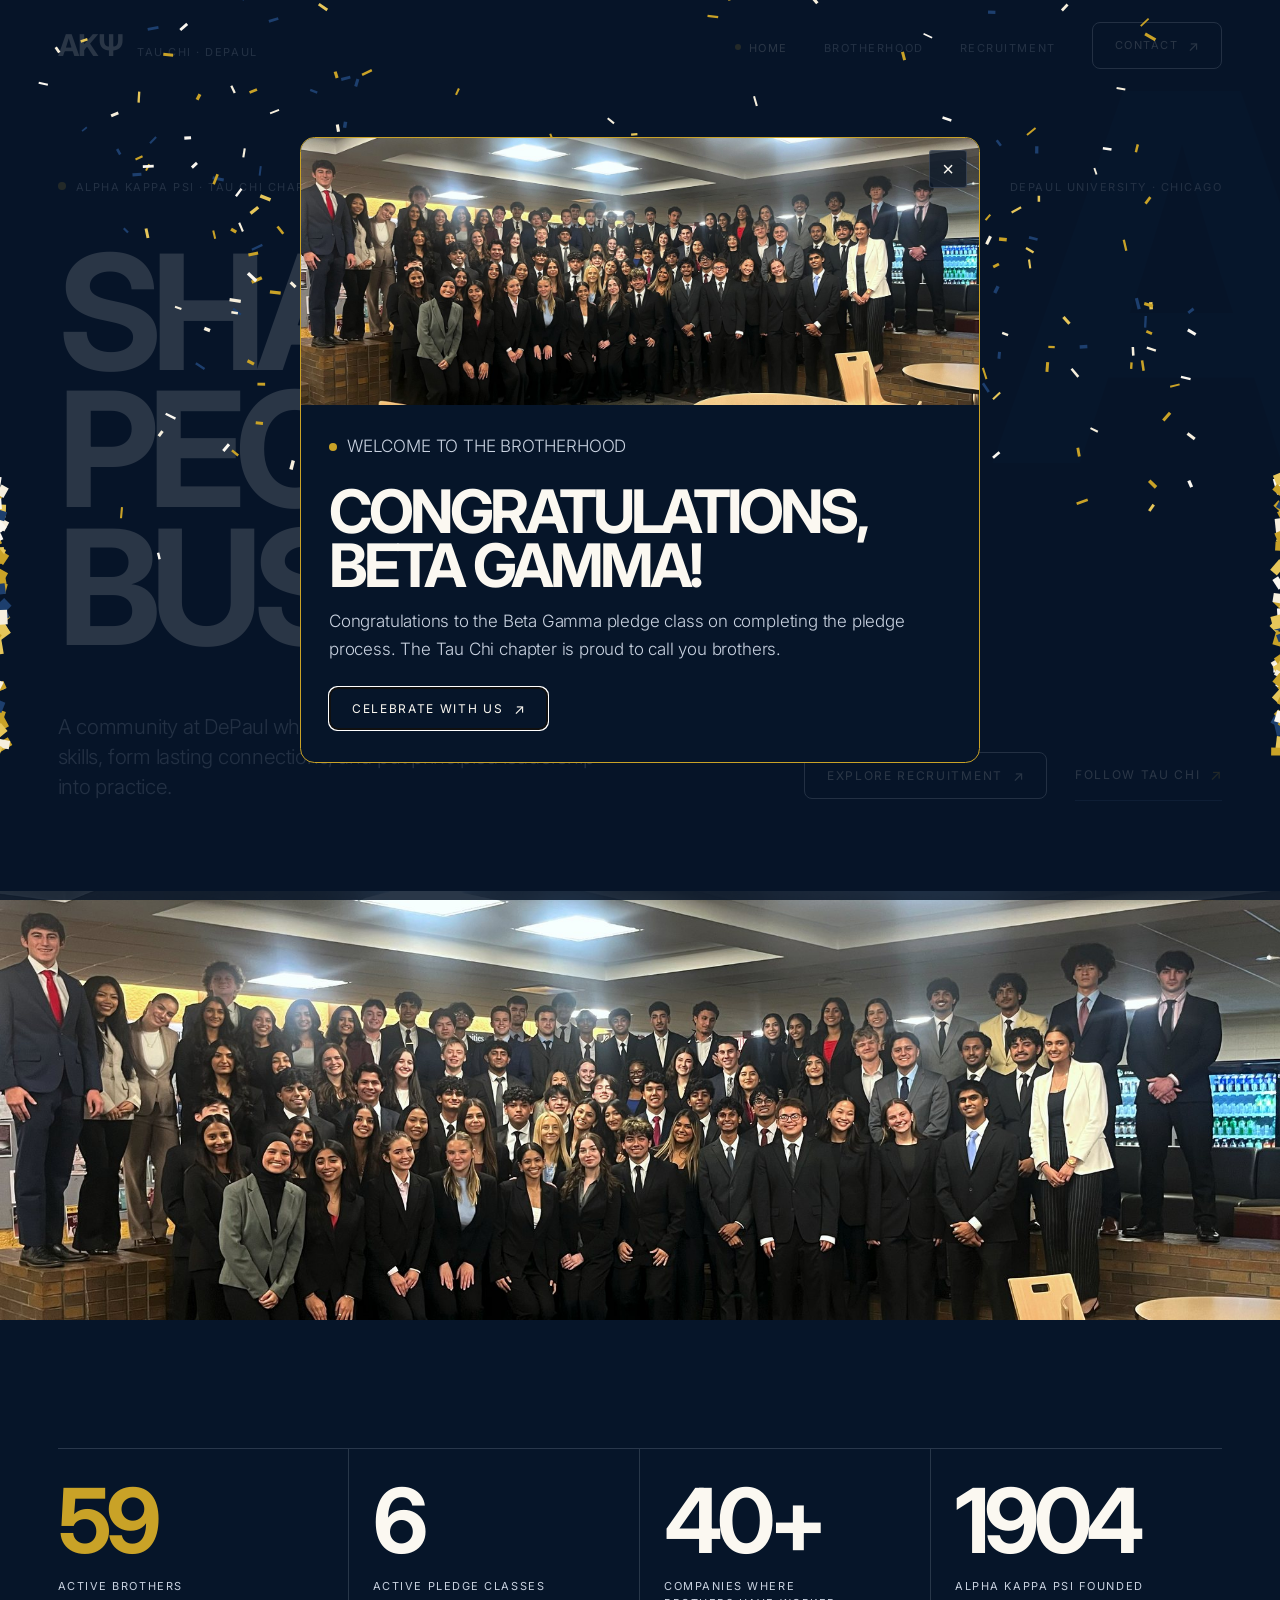
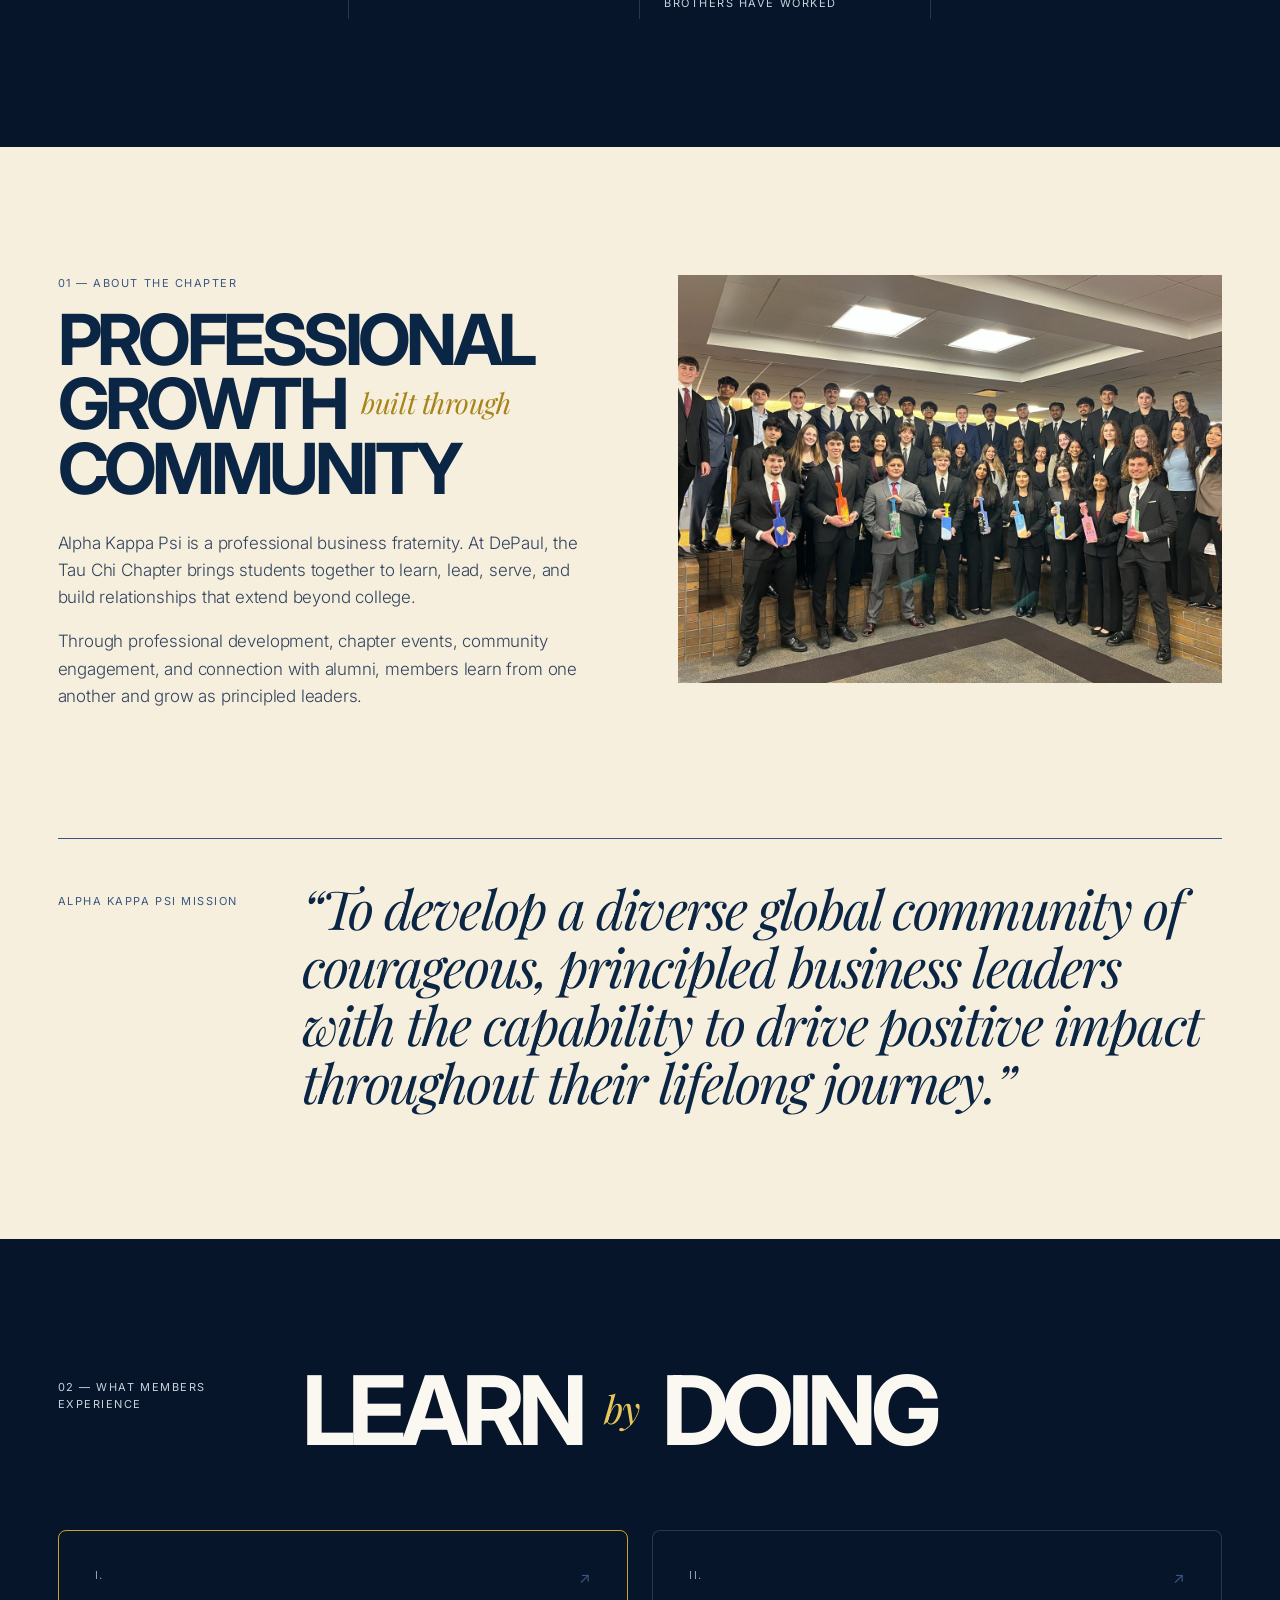
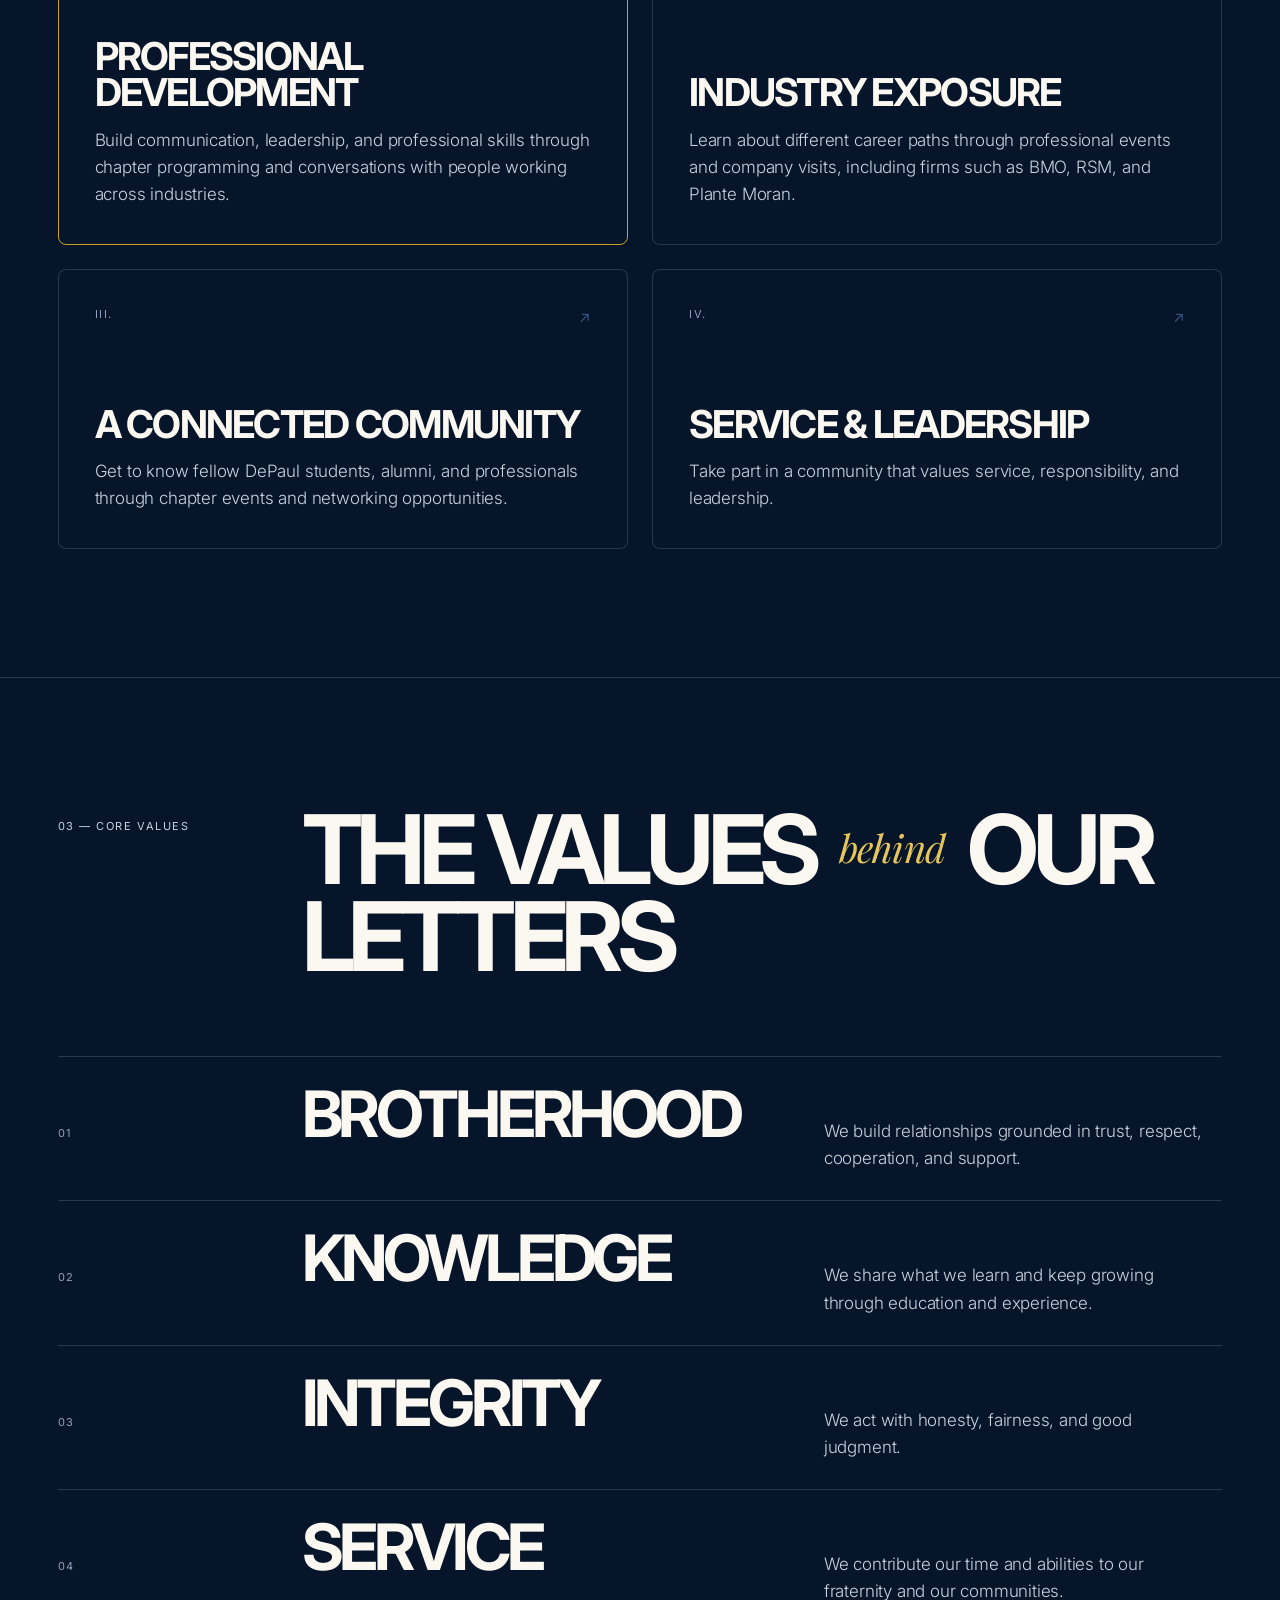
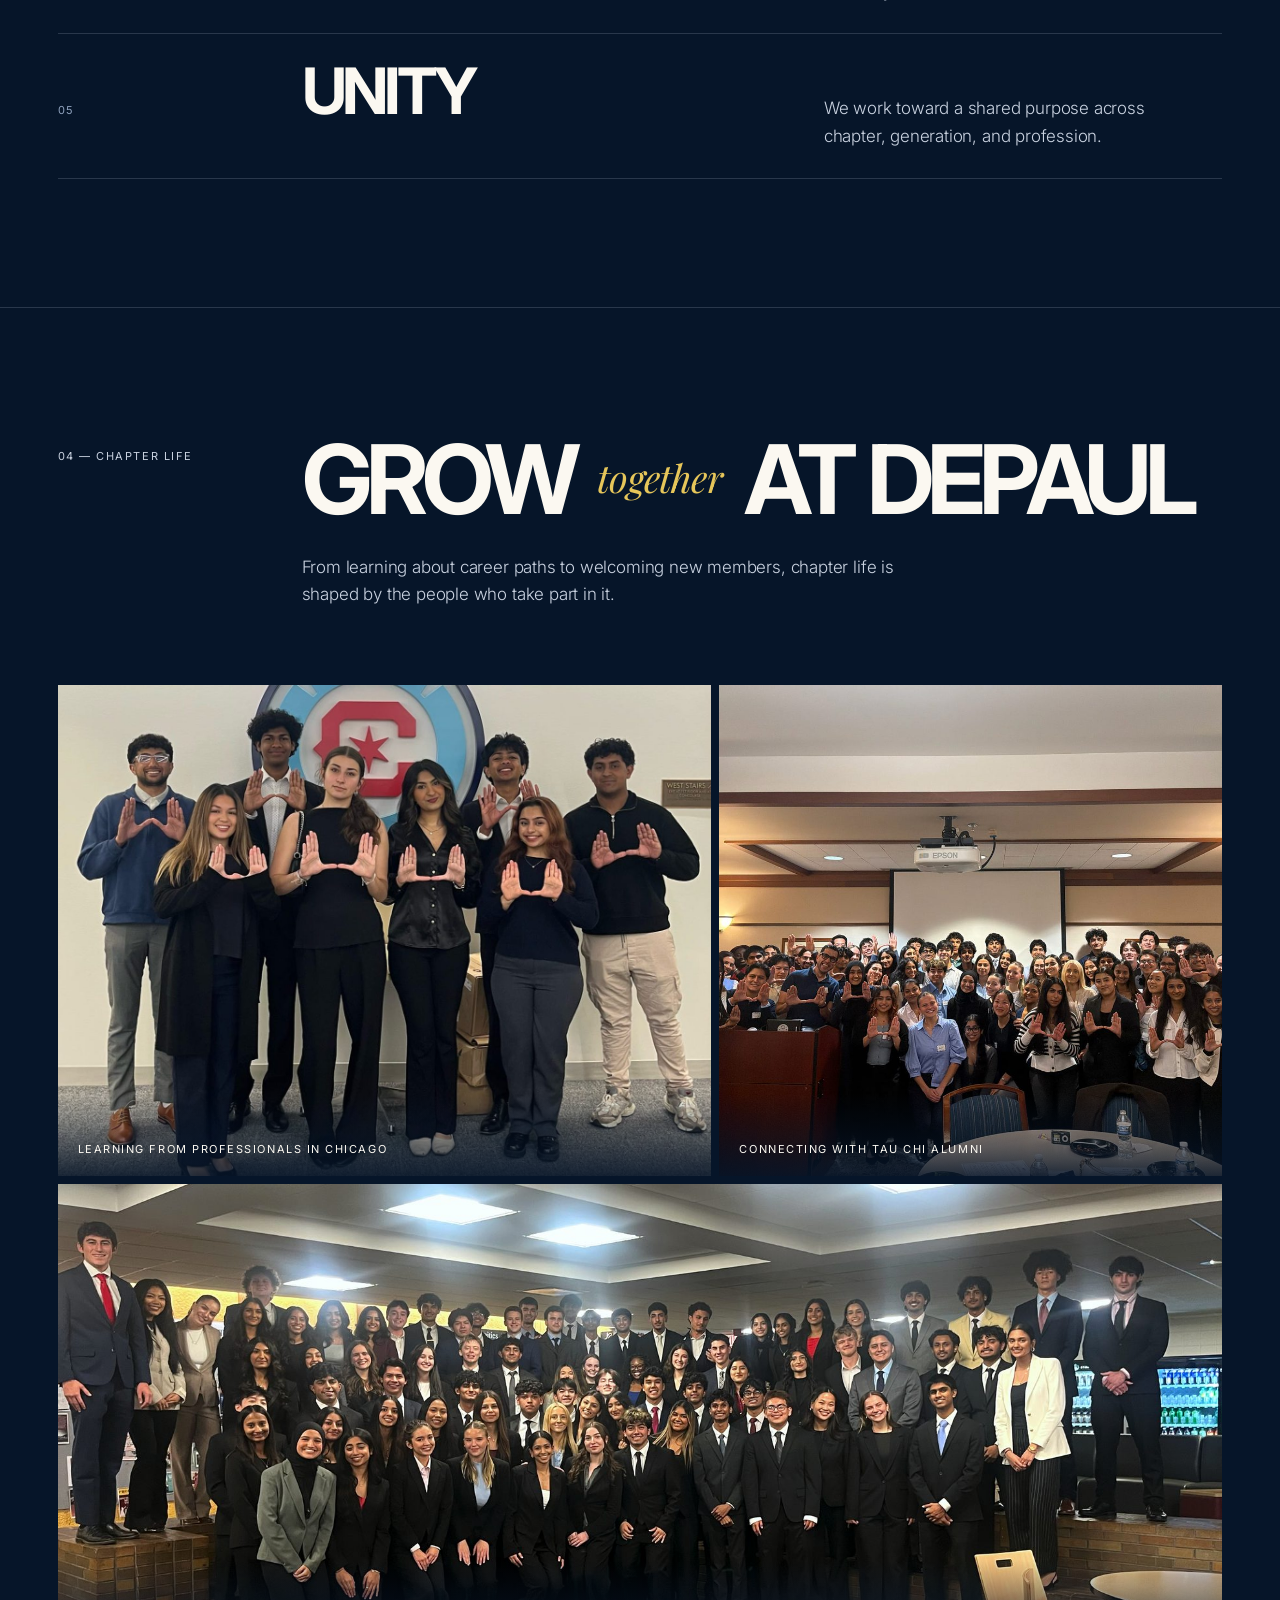
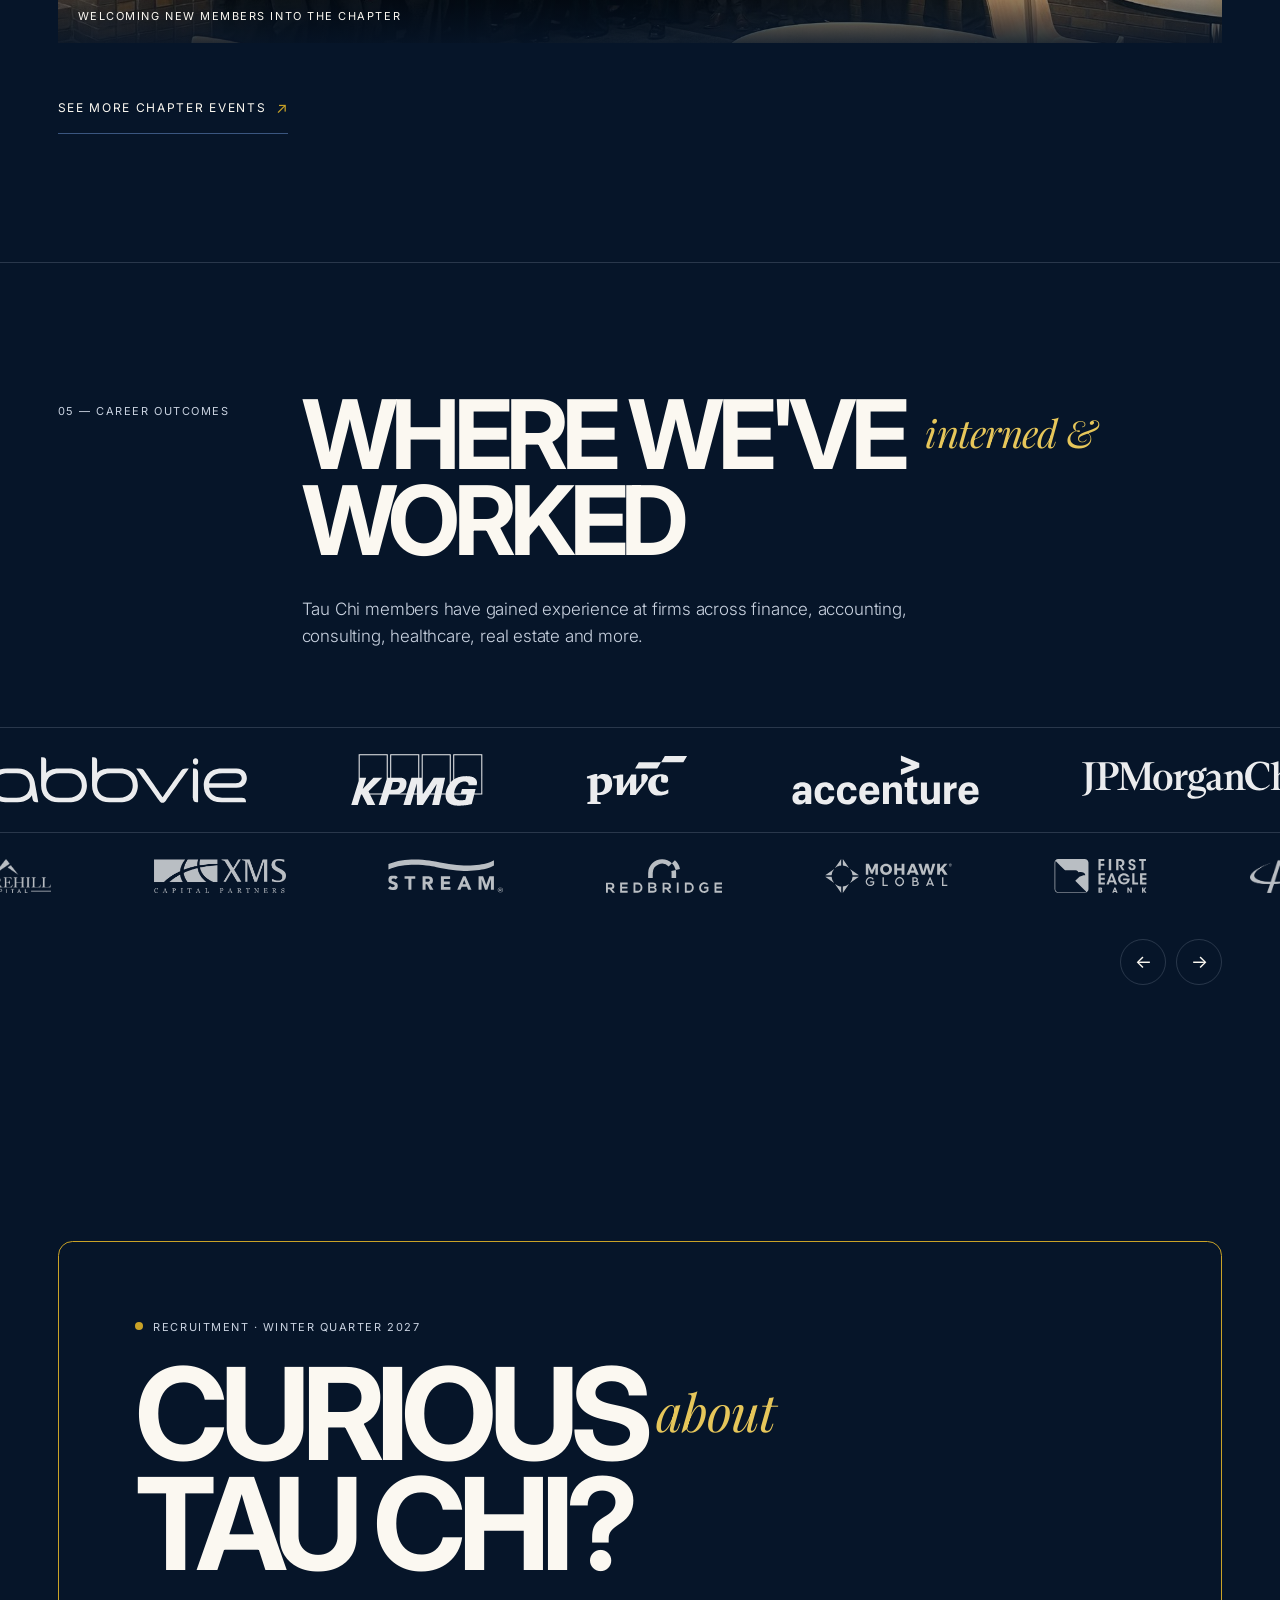
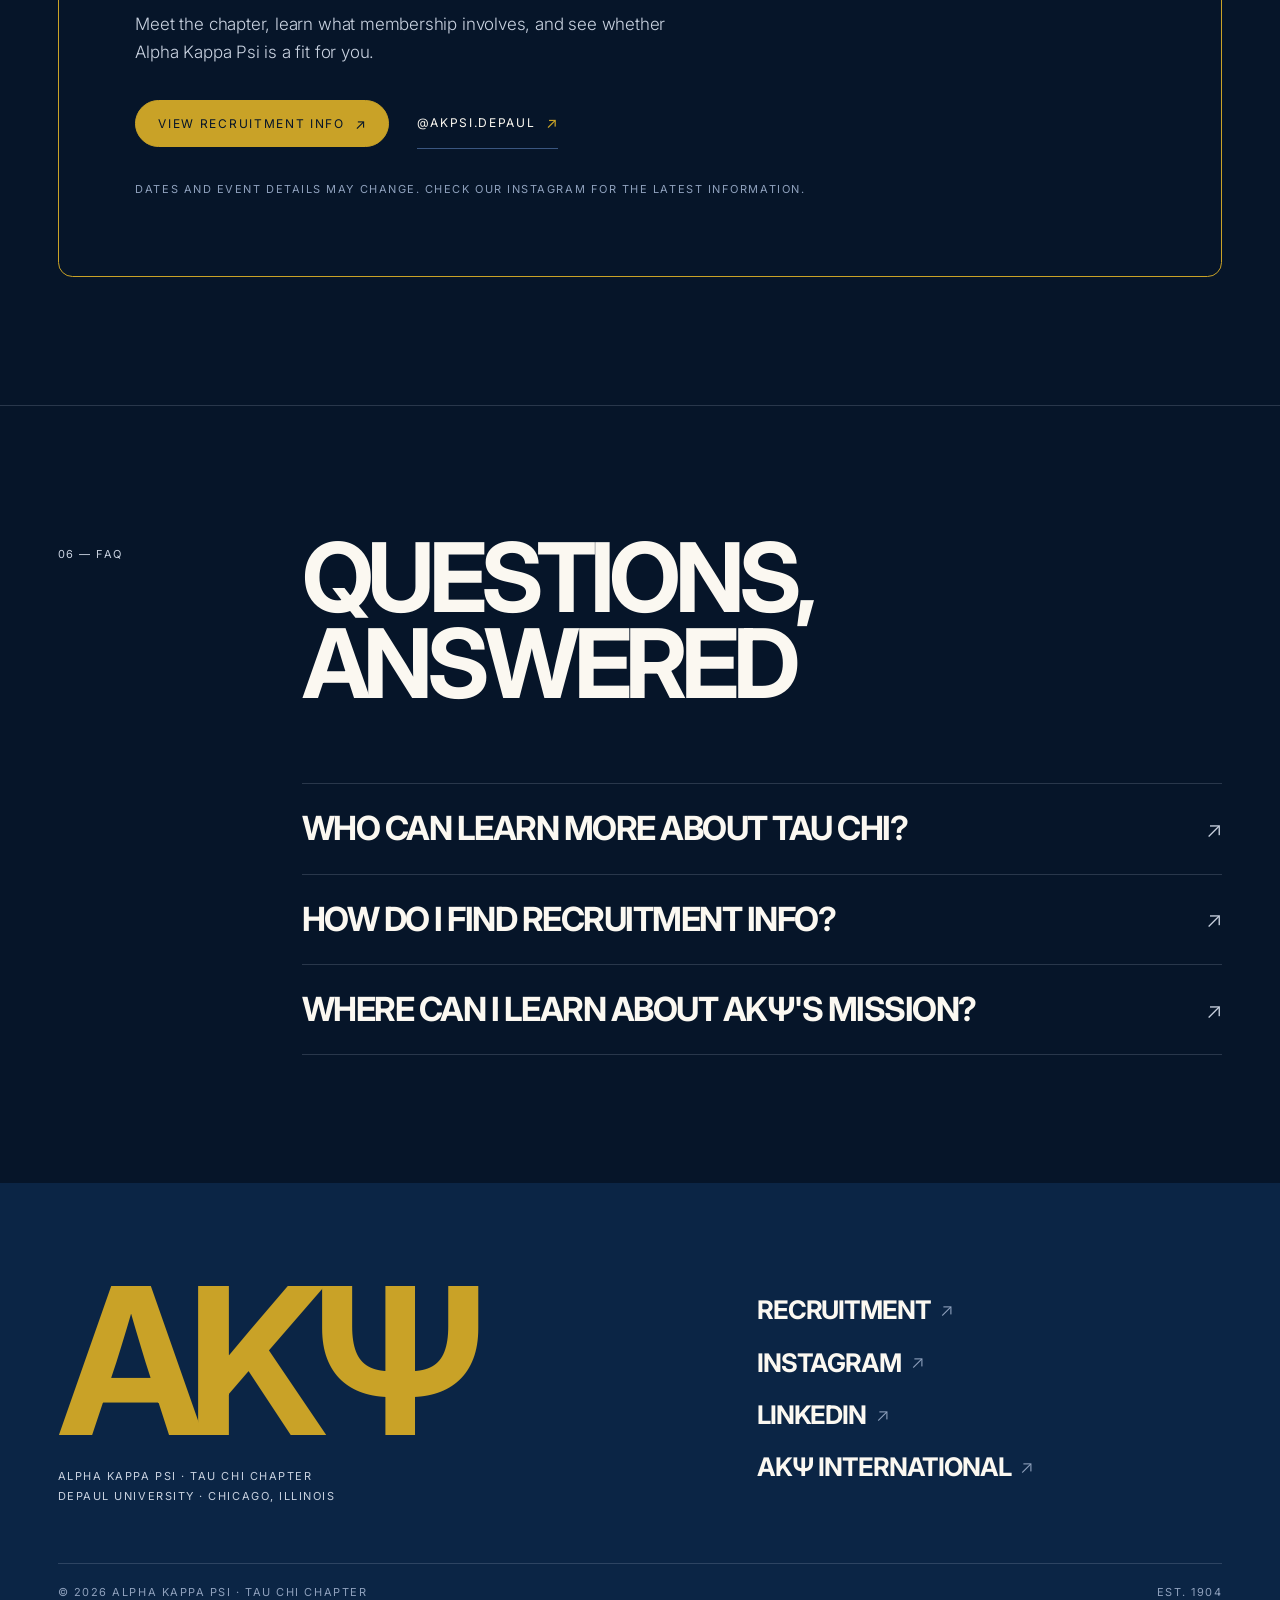
==== commit 0e01963c: "Add files via upload" ====
--- a/index.html
+++ b/index.html
@@ -26,7 +26,7 @@
   <link rel="preconnect" href="https://fonts.googleapis.com">
   <link rel="preconnect" href="https://fonts.gstatic.com" crossorigin>
   <link href="https://fonts.googleapis.com/css2?family=Inter:wght@300;400;700&family=Playfair+Display:ital,wght@1,400&display=swap" rel="stylesheet">
-  <link rel="stylesheet" href="css/style.css?v=20">
+  <link rel="stylesheet" href="css/style.css?v=21">
   <script>
     /* Intro plays once per browser session. */
     try { if (sessionStorage.getItem("introSeen")) document.documentElement.classList.add("intro-seen"); } catch (e) {}
@@ -198,7 +198,7 @@
   </footer>
 
   <script src="data/site-data.js?v=9"></script>
-  <script src="js/main.js?v=6"></script>
+  <script src="js/main.js?v=7"></script>
   <script src="js/congrats.js?v=3"></script>
 </body>
 </html>
--- a/css/style.css
+++ b/css/style.css
@@ -463,3 +463,109 @@
 /* Longer logo lists: keep the scroll speed relaxed */
 .marquee.featured .marquee-track { animation-duration: 95s; }
 .marquee.reverse .marquee-track { animation-duration: 110s; }
+
+/* ---------- Logo strip: manual scrolling (arrows, swipe, trackpad) ---------- */
+.marquee {
+  overflow-x: auto; overflow-y: hidden; scrollbar-width: none; -ms-overflow-style: none;
+  overscroll-behavior-x: contain; -webkit-overflow-scrolling: touch; cursor: grab;
+}
+.marquee::-webkit-scrollbar { display: none; }
+.marquee:active { cursor: grabbing; }
+.marquee .marquee-track { animation: none !important; transform: none !important; width: max-content !important; }
+.marquee .marquee-set { flex-wrap: nowrap !important; }
+.marquee .marquee-set[aria-hidden="true"] { display: flex !important; }
+.logo-item img { -webkit-user-drag: none; user-select: none; pointer-events: none; }
+.marquee-controls { display: flex; justify-content: flex-end; gap: 10px; padding-top: 20px; }
+.mq-btn {
+  width: 46px; height: 46px; border-radius: 50%; border: 1px solid var(--line); background: transparent;
+  color: var(--bone); font-family: var(--sans); font-size: 18px; line-height: 1; cursor: pointer;
+  display: grid; place-items: center; transition: border-color .2s, background .2s, color .2s;
+}
+.mq-btn:hover { border-color: var(--gold); color: var(--gold); }
+.mq-btn:active { background: var(--gold); color: var(--navy-deep); }
+.mq-btn:focus-visible { outline: 2px solid var(--gold); outline-offset: 3px; }
+
+/* ---------- Phone layout ---------- */
+@media (max-width: 700px) {
+  section { padding-block: 60px; }
+  .sec-head { margin-bottom: 32px; gap: 12px; }
+  .sec-head p { margin-top: 4px; }
+
+  /* Hero */
+  .hero { padding-top: 28px; }
+  .hero-top { margin-bottom: 22px; }
+  .hero-foot { gap: 22px; margin-top: 26px; }
+  .hero-foot .actions, .cta .actions { flex-direction: column; align-items: stretch; gap: 6px; }
+  .hero-foot .actions .btn-line, .cta .actions .btn-line { justify-content: center; padding: 15px 20px; }
+  .hero-foot .actions .cta-link, .cta .actions .cta-link { justify-content: center; border-bottom: 0; padding: 12px 0; }
+  .hero-media { margin-top: 36px; }
+
+  /* Stats */
+  .stat-item { padding-block: 22px; }
+  .stat-item span { margin-top: 10px; }
+
+  /* About + quote */
+  .split { gap: 28px; }
+  .split h2 { margin: 12px 0 18px; }
+  .pull-quote { margin-top: 48px; padding-top: 24px; gap: 12px; }
+  .pull-quote blockquote { font-size: 28px; line-height: 1.12; }
+
+  /* Cards */
+  .cards { gap: 12px; }
+  .card { padding: 22px; }
+  .card .num { padding-bottom: 18px; }
+  .card h3 { font-size: 26px; margin-bottom: 10px; }
+
+  /* Values */
+  .value { padding: 20px 0; gap: 6px; }
+
+  /* Chapter life */
+  .life-grid { gap: 6px; }
+  .life-grid figcaption { padding: 36px 14px 12px; font-size: 10px; }
+  .life-more { margin-top: 24px; }
+
+  /* Logo strip */
+  .marquee .marquee-set span.logo-item { padding: 20px 0; margin: 0 22px; }
+  .marquee-controls { padding: 16px var(--pad) 0; }
+
+  /* CTA */
+  .cta-box { padding: 30px 22px; border-radius: 12px; }
+  .cta h2 { margin: 16px 0 20px; }
+  .cta p { margin-bottom: 22px; }
+  .cta .fine-print { margin-top: 18px; }
+
+  /* FAQ */
+  .faq summary { font-size: 20px; padding: 20px 40px 20px 0; }
+  .faq details p { padding-bottom: 20px; }
+
+  /* Brotherhood */
+  .exec-grid { gap: 22px 12px; }
+  .member h3 { font-size: 18px; }
+  .member-role { font-size: 10px; letter-spacing: .1em; }
+  .roster-count { margin: -12px 0 28px; }
+  .pledge-class { padding: 22px 0; }
+  .brother { font-size: 19px; }
+  .photo-set figure { height: 220px; }
+
+  /* Recruitment */
+  .notice { padding: 22px; }
+  .notice strong { font-size: 24px; }
+  .event { grid-template-columns: 1fr; gap: 6px; padding: 20px 0; }
+  .event-date, .event h3 { font-size: 24px; }
+
+  /* Events page */
+  .event-head { gap: 10px; margin-bottom: 20px; }
+
+  /* Footer */
+  .site-footer { padding-top: 48px; }
+  .footer-grid { gap: 28px; }
+  .footer-links a { font-size: 20px; }
+  .footer-bottom { margin-top: 36px; }
+
+  /* Pop-up */
+  .congrats-body { padding: 20px 20px 24px; }
+}
+@media (max-width: 700px) {
+  #placements-section { padding-bottom: 28px; }
+  #placements-section + .cta { padding-top: 28px; }
+}
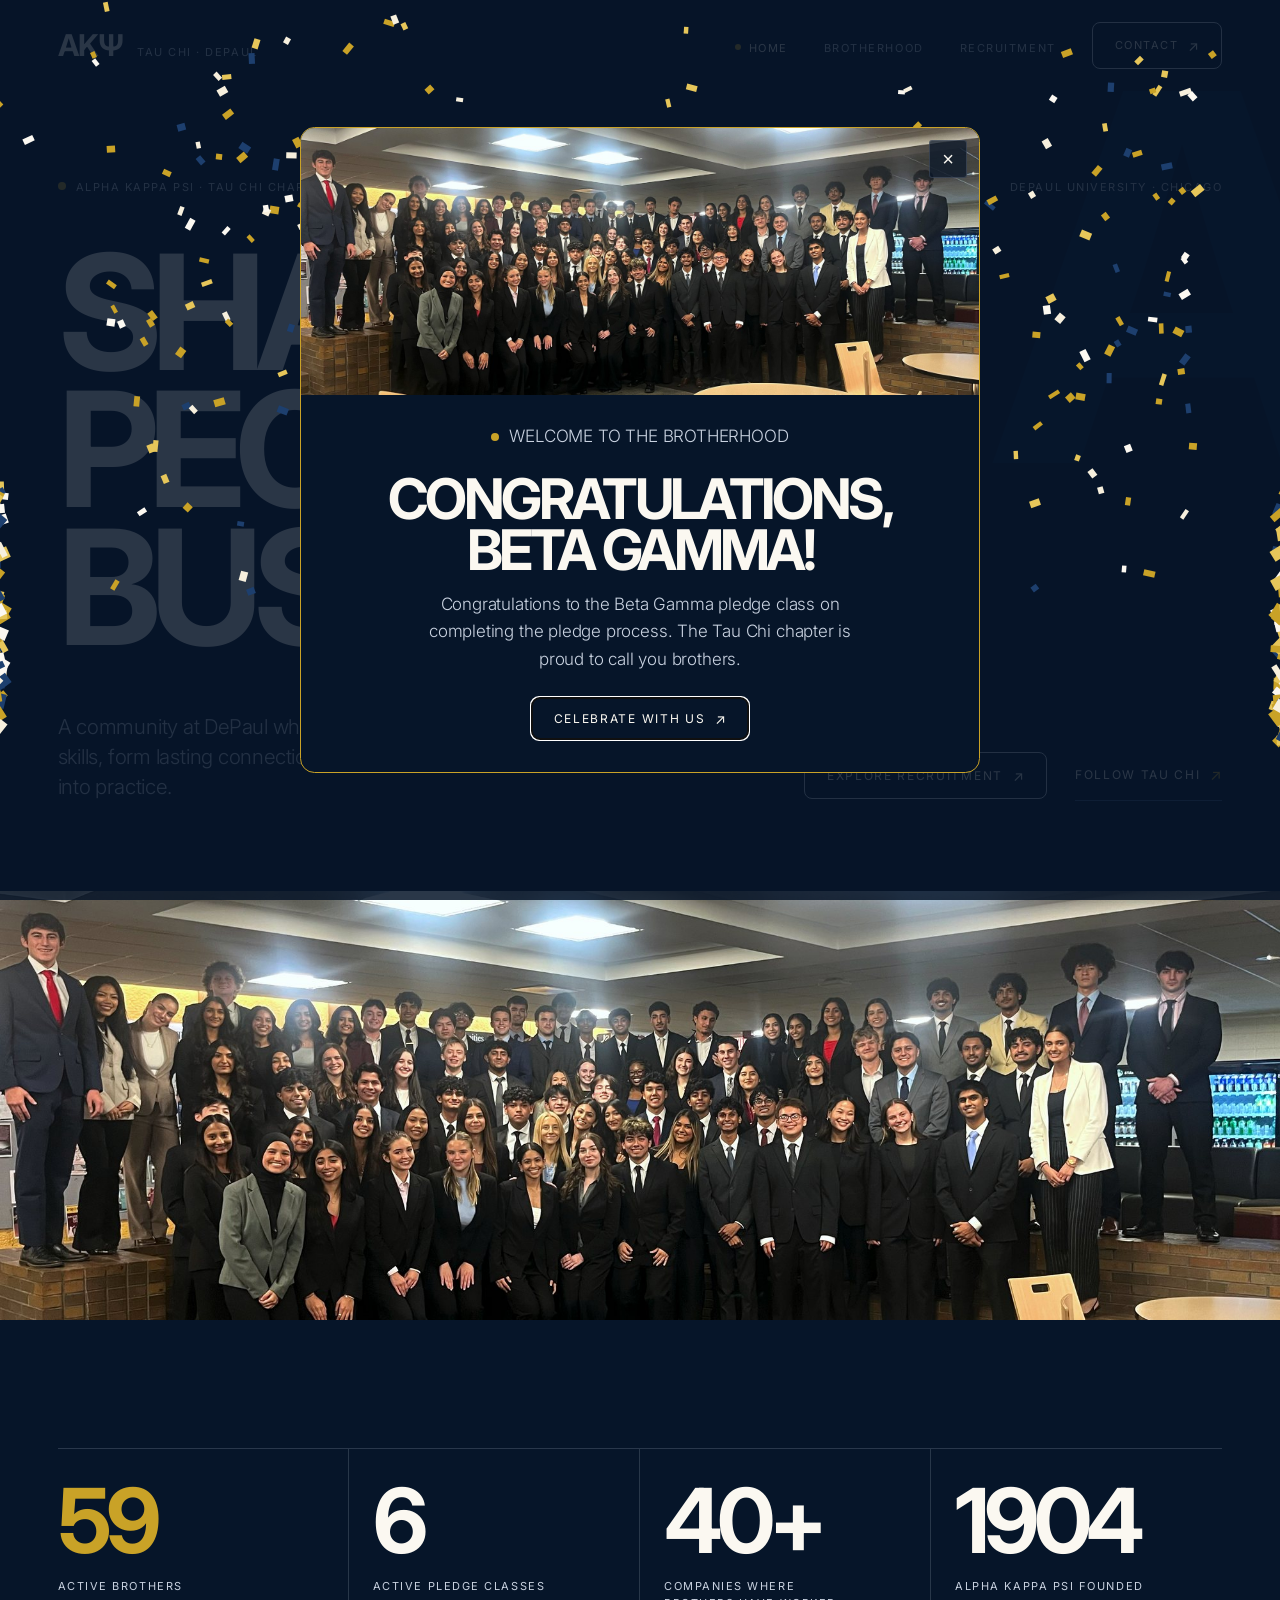
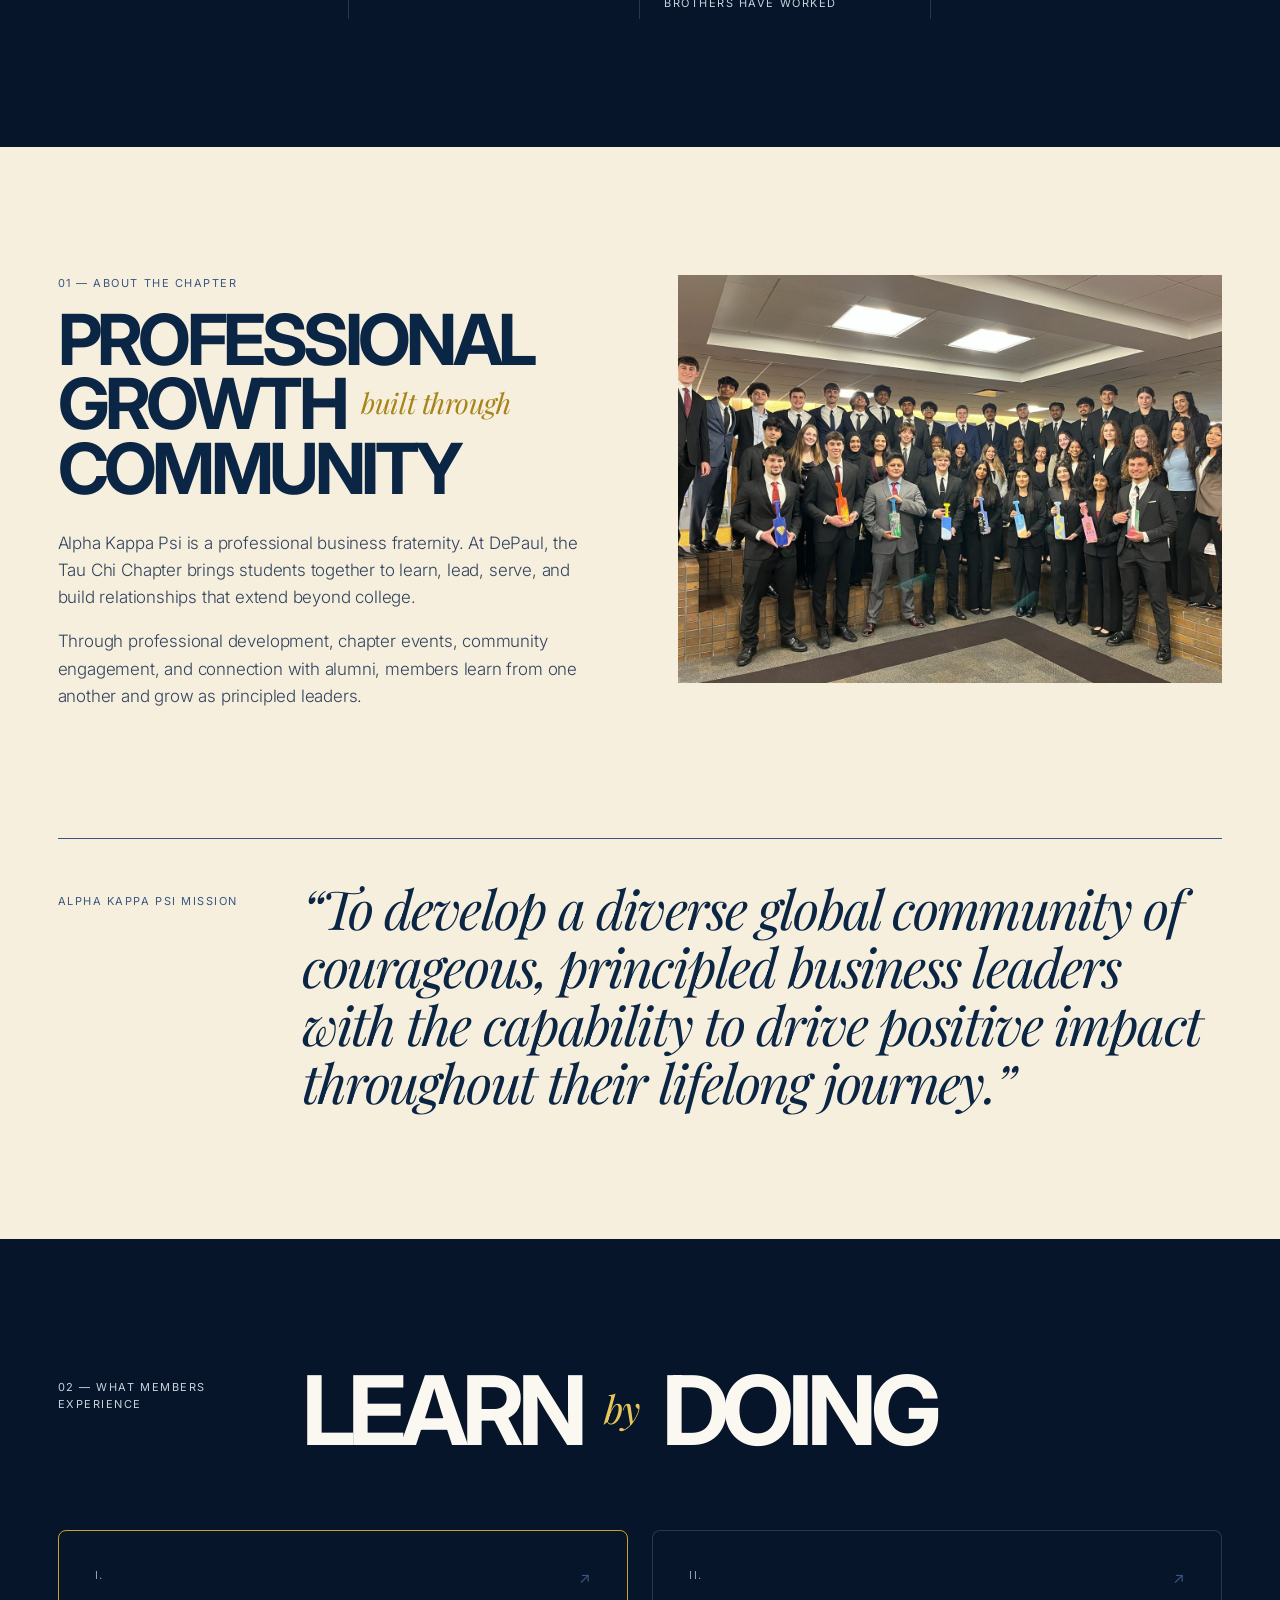
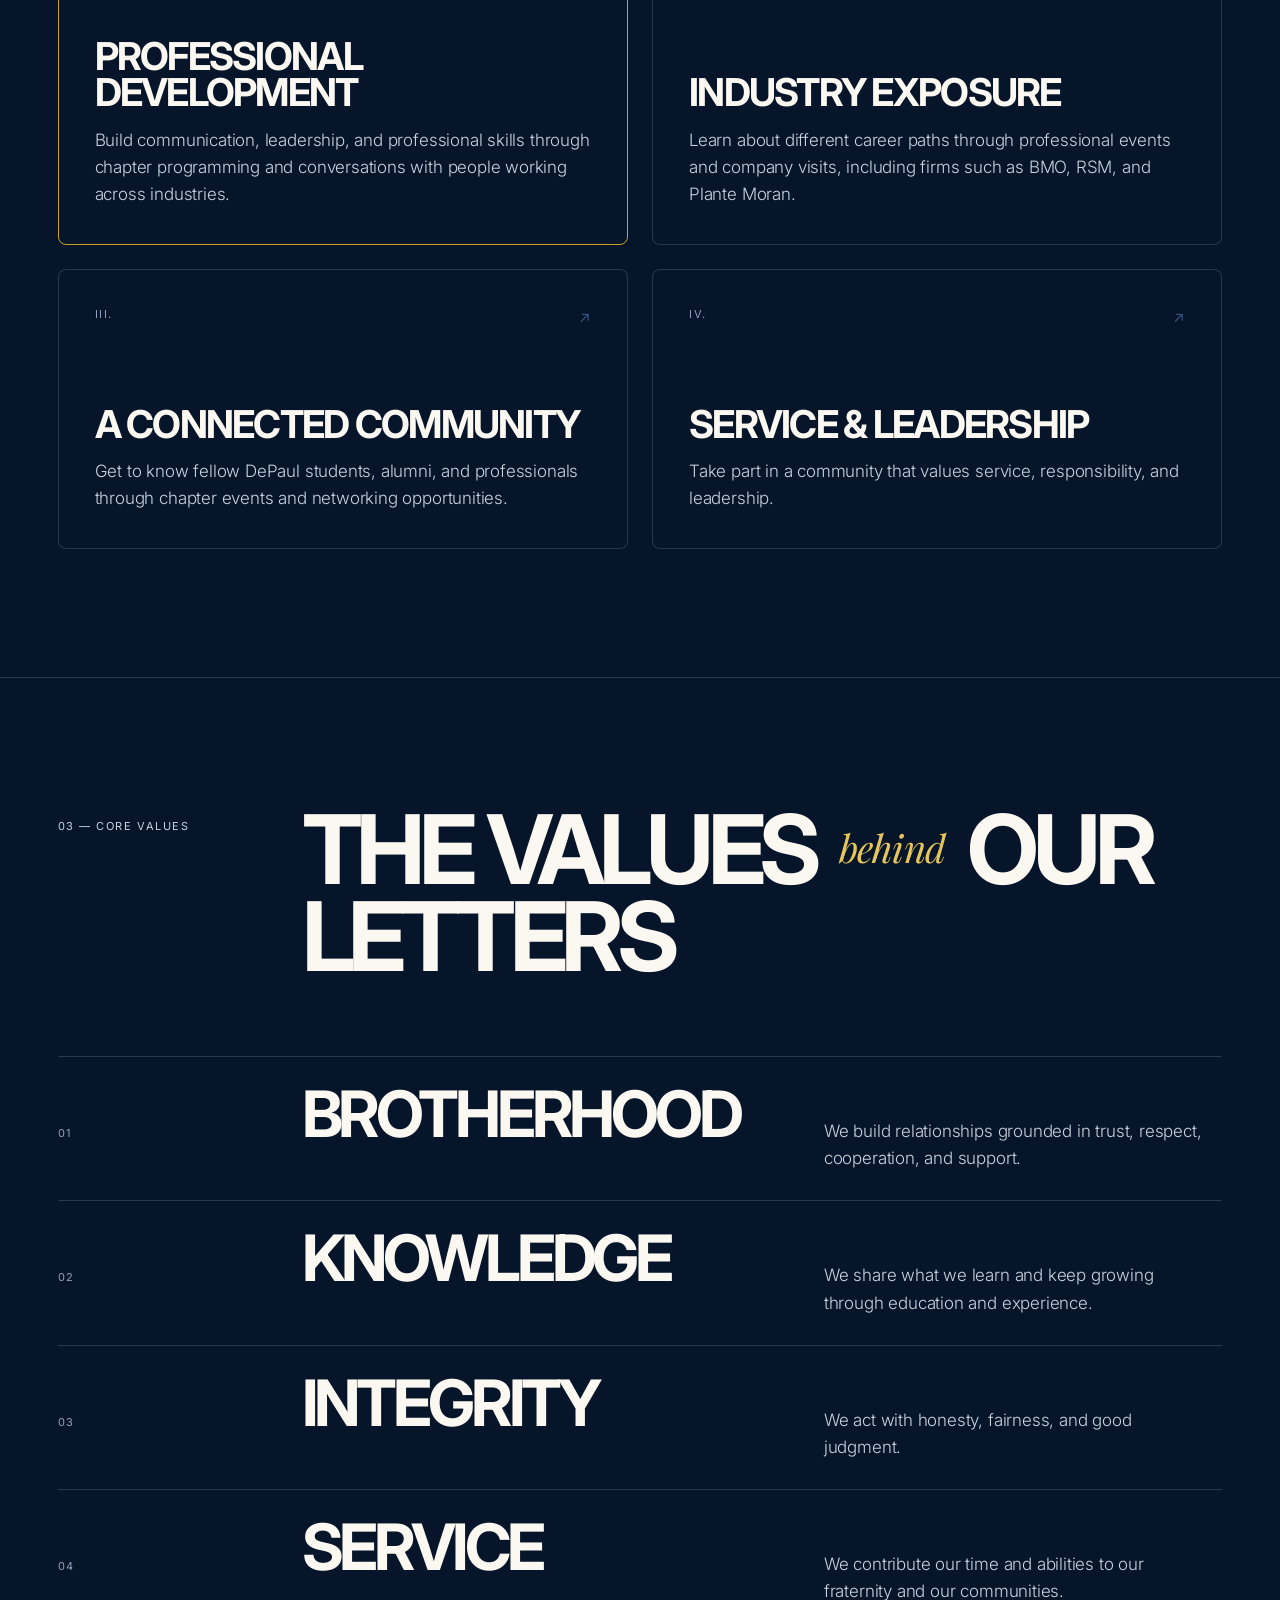
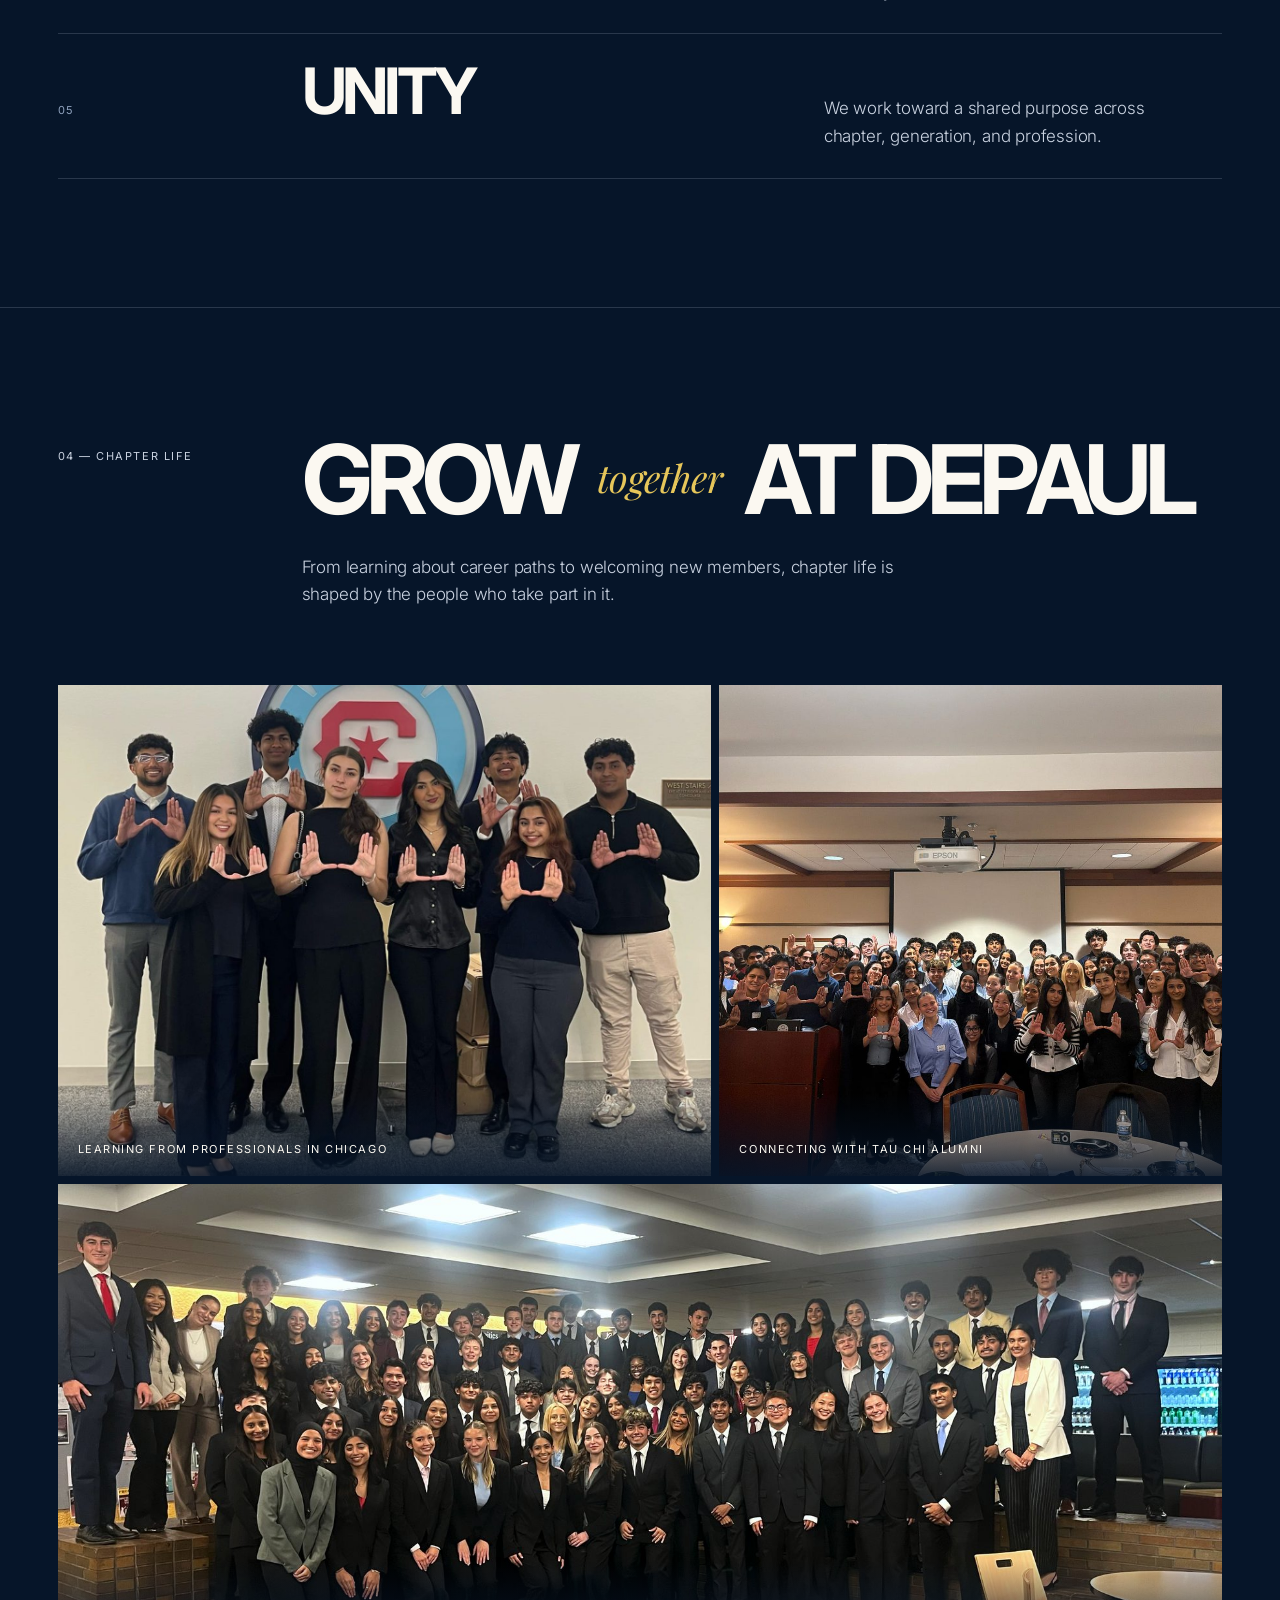
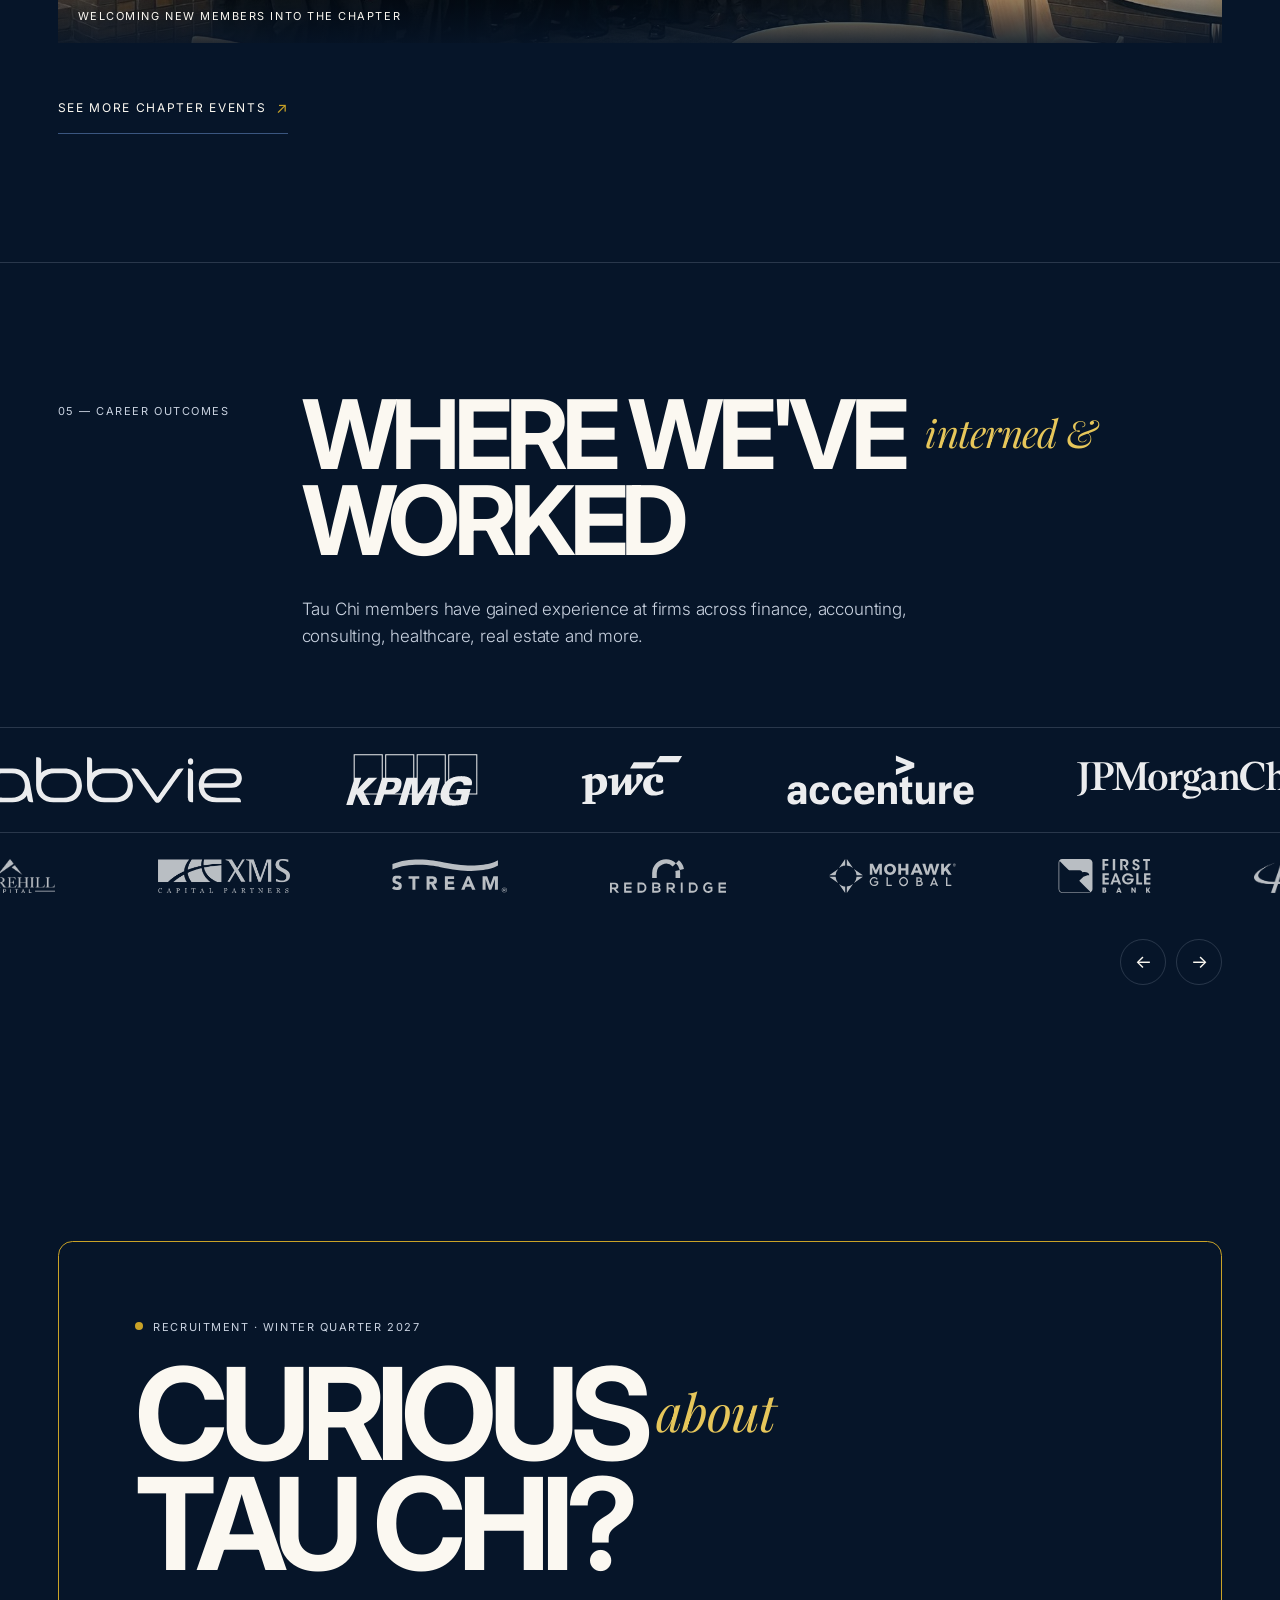
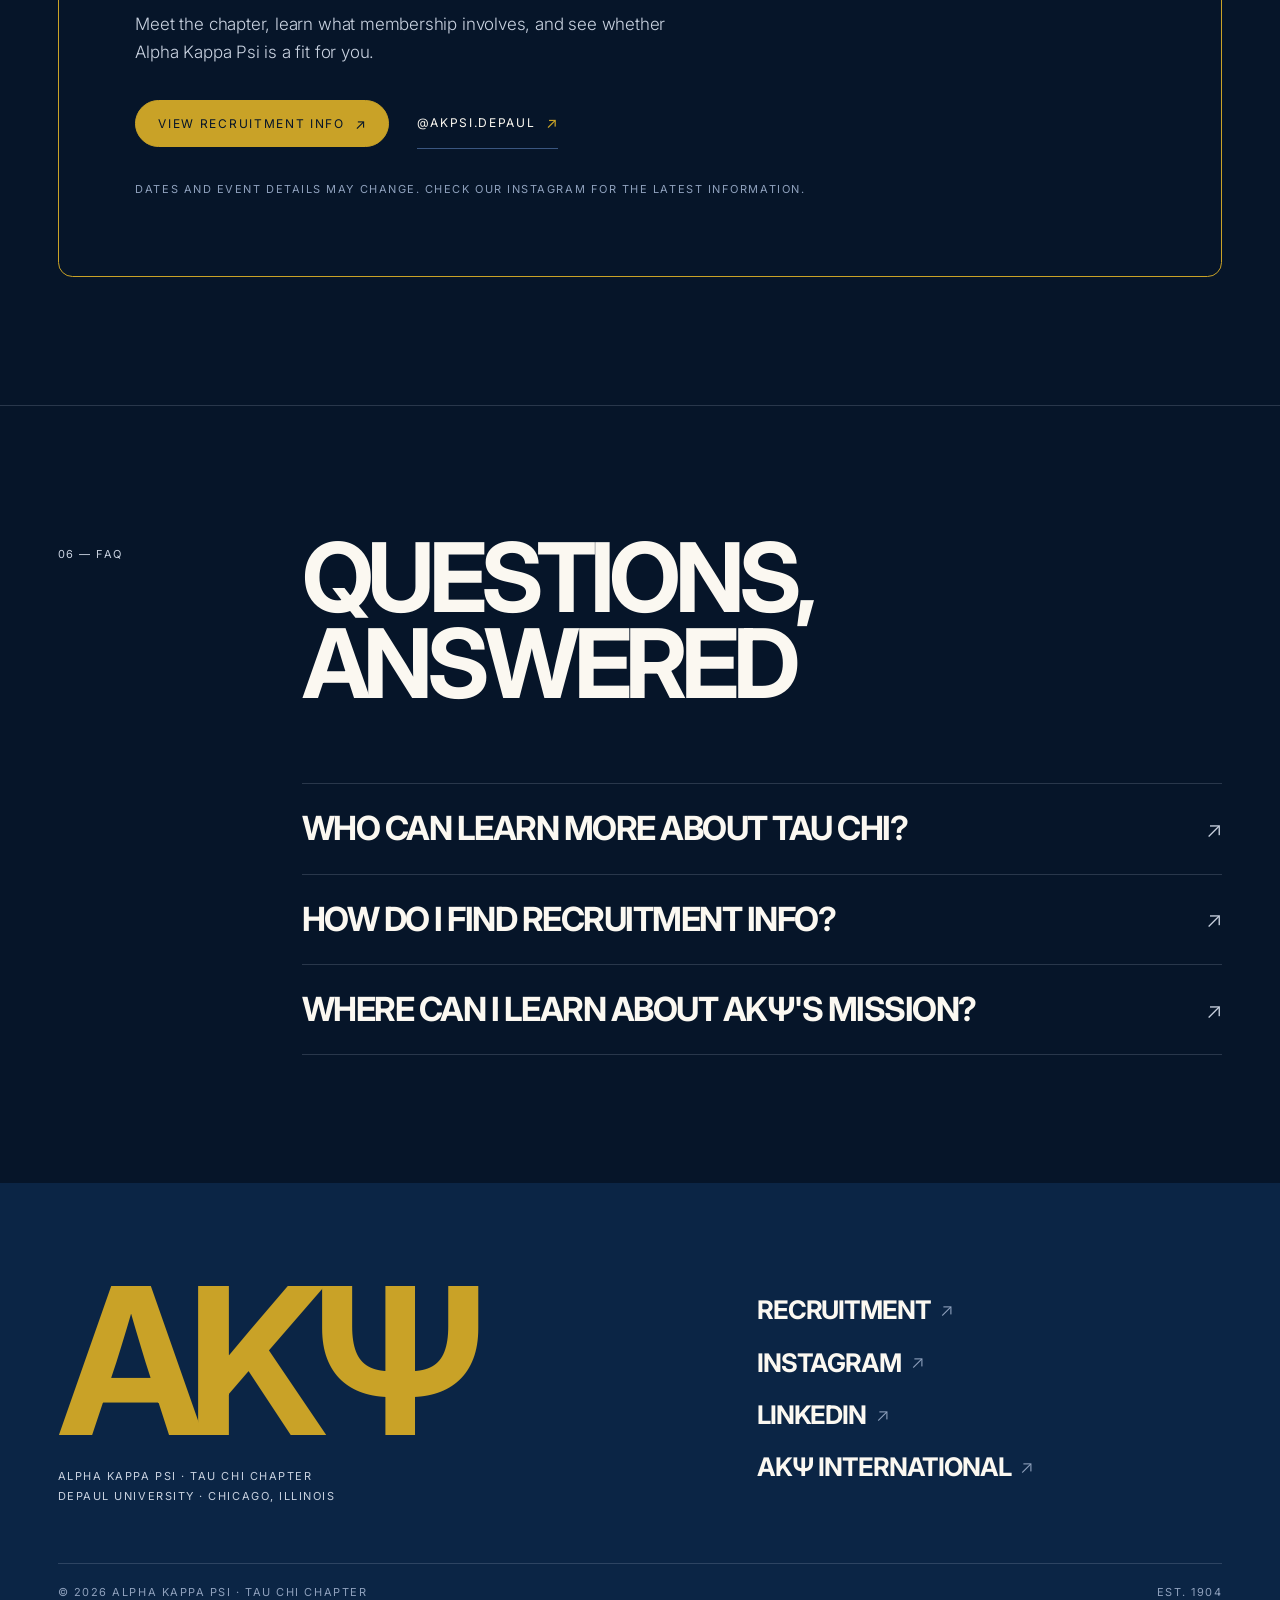
==== commit 667e3398: "Add files via upload" ====
--- a/index.html
+++ b/index.html
@@ -26,7 +26,7 @@
   <link rel="preconnect" href="https://fonts.googleapis.com">
   <link rel="preconnect" href="https://fonts.gstatic.com" crossorigin>
   <link href="https://fonts.googleapis.com/css2?family=Inter:wght@300;400;700&family=Playfair+Display:ital,wght@1,400&display=swap" rel="stylesheet">
-  <link rel="stylesheet" href="css/style.css?v=21">
+  <link rel="stylesheet" href="css/style.css?v=22">
   <script>
     /* Intro plays once per browser session. */
     try { if (sessionStorage.getItem("introSeen")) document.documentElement.classList.add("intro-seen"); } catch (e) {}
@@ -198,7 +198,7 @@
   </footer>
 
   <script src="data/site-data.js?v=9"></script>
-  <script src="js/main.js?v=7"></script>
+  <script src="js/main.js?v=8"></script>
   <script src="js/congrats.js?v=3"></script>
 </body>
 </html>
--- a/css/style.css
+++ b/css/style.css
@@ -569,3 +569,12 @@
   #placements-section { padding-bottom: 28px; }
   #placements-section + .cta { padding-top: 28px; }
 }
+
+/* Beta Gamma pop-up: centered layout, headline sized to fit */
+.congrats-body { text-align: center; }
+.congrats-body h2 { font-size: clamp(26px, 7.8vw, 56px); }
+.congrats-body .congrats-ok { justify-content: center; }
+.congrats-body p { margin-left: auto; margin-right: auto; max-width: 460px; }
+@media (max-width: 700px) {
+  .congrats-body .congrats-ok { width: 100%; padding: 15px 20px; }
+}
